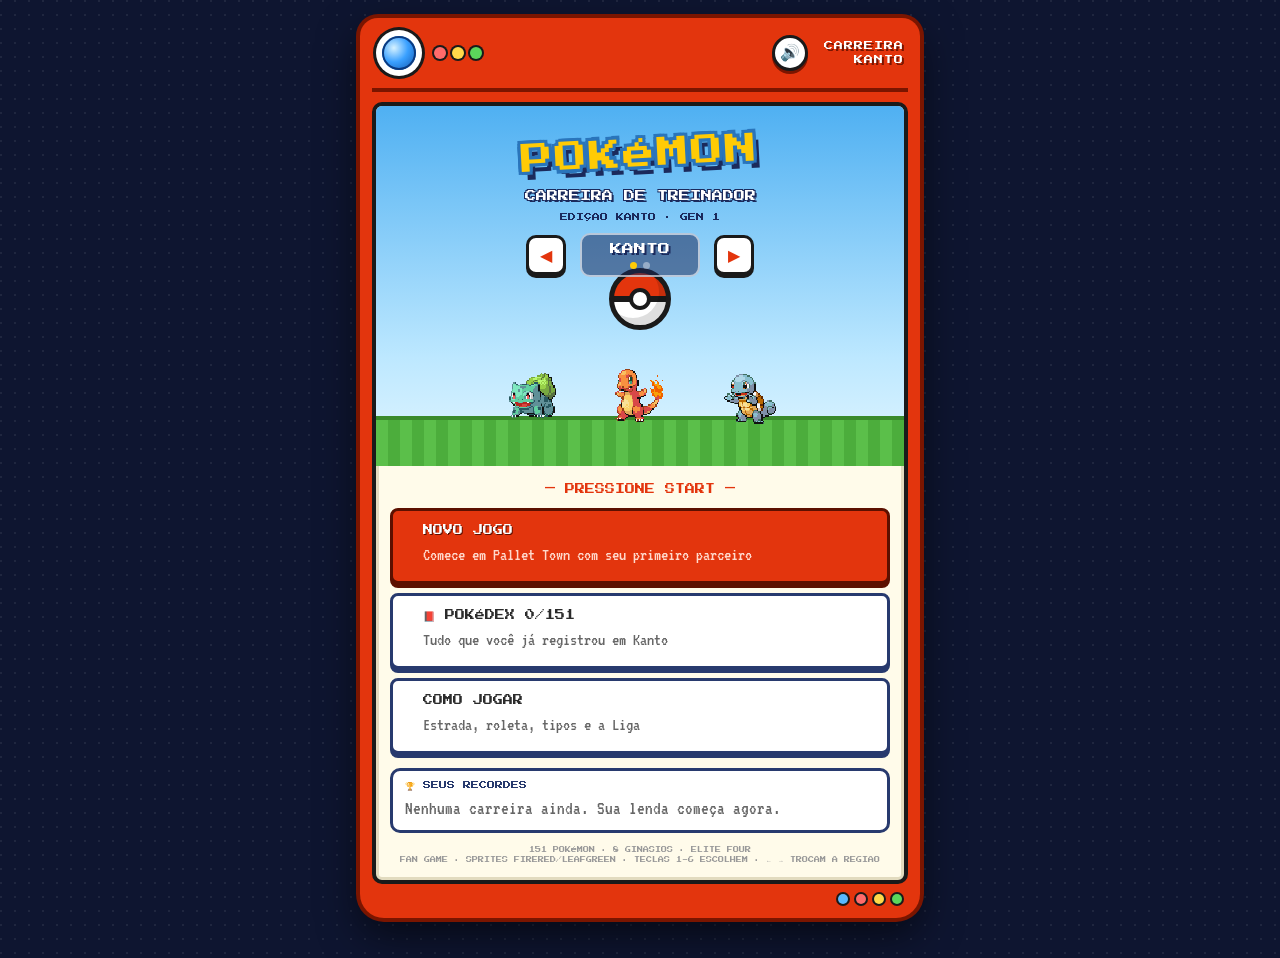
==== index.html @ a406c3ec "Fase 0: motor por regiao + lobby com selecao Kanto/Johto (Johto em construcao), sprites 152-251" ====
<!DOCTYPE html>
<html lang="pt-BR">
<head>
<meta charset="UTF-8">
<meta name="viewport" content="width=device-width, initial-scale=1.0, viewport-fit=cover">
<title>Pokémon Carreira de Treinador — Kanto</title>
<meta name="description" content="Uma carreira de treinador Pokémon em Kanto: 8 ginásios, Elite Four, roleta de eventos, 151 Pokémon e permadeath. Perdeu, acabou. Até onde você chega?">
<meta name="theme-color" content="#E3350D">
<meta name="apple-mobile-web-app-capable" content="yes">
<meta name="mobile-web-app-capable" content="yes">
<meta name="apple-mobile-web-app-status-bar-style" content="black-translucent">
<meta name="apple-mobile-web-app-title" content="Carreira Kanto">
<link rel="icon" href="data:image/svg+xml,%3Csvg xmlns='http://www.w3.org/2000/svg' viewBox='0 0 32 32'%3E%3Ccircle cx='16' cy='16' r='14' fill='%23fff' stroke='%23111' stroke-width='3'/%3E%3Cpath d='M2 16a14 14 0 0 1 28 0z' fill='%23e3350d' stroke='%23111' stroke-width='3'/%3E%3Ccircle cx='16' cy='16' r='4.5' fill='%23fff' stroke='%23111' stroke-width='3'/%3E%3C/svg%3E">
<link rel="apple-touch-icon" href="https://pokemon-carreira-kanto.vercel.app/apple-touch-icon.png">
<meta property="og:type" content="website">
<meta property="og:url" content="https://pokemon-carreira-kanto.vercel.app/">
<meta property="og:title" content="Pokémon Carreira de Treinador — Kanto">
<meta property="og:description" content="Uma carreira de treinador Pokémon em Kanto: 8 ginásios, Elite Four, roleta de eventos, 151 Pokémon e permadeath. Perdeu, acabou. Até onde você chega?">
<meta property="og:image" content="https://pokemon-carreira-kanto.vercel.app/og.png">
<meta property="og:image:width" content="1200">
<meta property="og:image:height" content="630">
<meta property="og:locale" content="pt_BR">
<meta name="twitter:card" content="summary_large_image">
<meta name="twitter:image" content="https://pokemon-carreira-kanto.vercel.app/og.png">
<style>
@font-face{font-family:'PS2P';src:url([data-uri]) format('woff2');font-display:block}
@font-face{font-family:'VT323';src:url([data-uri]) format('woff2');font-display:block}
:root{--red:#E3350D;--red-d:#7A1500;--blue:#2A75BB;--navy:#1B2A5C;--ink:#2B2B2B;--yellow:#FFCB05;--cream:#FFFBEA;--frame:#283A6E;--ok:#3BB54A;--k:#1a1a1a}
*{box-sizing:border-box;margin:0;padding:0}
html,body{min-height:100%}
body{background:#0E1530 radial-gradient(circle at 1px 1px,rgba(255,255,255,.07) 1px,transparent 0) 0 0/14px 14px;color:var(--ink);font-family:'VT323',ui-monospace,monospace;font-size:20px;line-height:1.15;display:flex;justify-content:center;padding:18px 8px 40px}
b{font-weight:normal;color:var(--blue)}
.px{font-family:'PS2P',monospace}

/* ---------- moldura Pokédex ---------- */
#app{width:100%;max-width:560px;background:var(--red);border-radius:18px 18px 24px 24px;padding:0 12px 14px;box-shadow:0 0 0 4px var(--red-d),0 16px 40px rgba(0,0,0,.6)}
#dex{display:flex;align-items:center;gap:12px;padding:12px 4px;border-bottom:4px solid var(--red-d);margin-bottom:10px}
.lens{width:46px;height:46px;border-radius:50%;background:#fff;display:grid;place-items:center;box-shadow:0 0 0 3px var(--k);flex:none}
.lens i{width:34px;height:34px;border-radius:50%;background:radial-gradient(circle at 35% 35%,#d6f2ff,#3aa0ff 45%,#0b4fa8);box-shadow:inset 0 0 0 2px #0a3a80;animation:lens 3s ease-in-out infinite}
@keyframes lens{50%{filter:brightness(1.35)}}
.leds{display:flex;gap:6px}.leds b{width:12px;height:12px;border-radius:50%;box-shadow:0 0 0 2px var(--k)}
.leds .r{background:#ff6b6b}.leds .y{background:#ffd84a}.leds .g{background:#5bd65b}
.dex-title{margin-left:auto;font-family:'PS2P';font-size:9px;color:#fff;text-shadow:2px 2px 0 var(--red-d);letter-spacing:1px;text-align:right;line-height:1.6}

/* ---------- HUD ---------- */
#hud{display:flex;flex-wrap:wrap;align-items:center;gap:8px;margin-bottom:10px}
#hud:empty{display:none}
.hud-badges{display:flex;gap:3px;background:var(--k);padding:5px 7px;border-radius:20px}
.hb{width:26px;height:26px;border-radius:50%;display:grid;place-items:center;font-size:14px;background:#2e2e2e;box-shadow:inset 0 0 0 2px #444}
.hb img{width:20px;height:20px;image-rendering:pixelated;filter:brightness(0) invert(.45);opacity:.6}.hb.trophy{filter:grayscale(1) brightness(.6);opacity:.6}
.hb.on{background:radial-gradient(circle at 35% 30%,#fffbe0,#ffd84a);filter:none;opacity:1;box-shadow:0 0 0 2px #fff,0 0 8px #ffd84a}.hb.on img{filter:none;opacity:1}
.hud-chips{display:flex;gap:6px;margin-left:auto;flex-wrap:wrap}
.chip{font-family:'PS2P';font-size:7px;background:#fff;border:3px solid var(--k);border-radius:8px;padding:5px 8px;display:flex;flex-direction:column;gap:4px;min-width:58px}
.chip b{font-size:11px;color:var(--red)}

/* ---------- tela ---------- */
.scene{background:var(--cream);border-radius:10px;border:4px solid var(--k);box-shadow:inset 0 0 0 3px #e2dbbf;padding:14px;min-height:480px;position:relative;overflow:hidden}
.scene.event.good{background:linear-gradient(#E8FBEA,var(--cream) 45%)}
.scene.event.bad{background:linear-gradient(#FFE9E3,var(--cream) 45%)}

/* ---------- caixa de diálogo ---------- */
.dialog{background:#fff;border:4px solid var(--frame);border-radius:10px;box-shadow:inset 0 0 0 2px #fff,inset 0 0 0 5px #9DBCEB,0 3px 0 #14204a;padding:12px 16px 14px;font-size:22px;line-height:1.2;color:var(--ink);white-space:pre-line;min-height:76px;position:relative;margin:10px 0;cursor:pointer}
.dialog .reward{color:#1f8a2e}.dialog .bad{color:var(--red)}
.dialog.done::after{content:'▼';position:absolute;right:12px;bottom:6px;color:var(--red);font-size:14px;animation:blink 1s steps(2) infinite}
.speaker{display:inline-block;font-family:'PS2P';font-size:8px;background:var(--frame);color:#fff;padding:6px 9px 8px;border-radius:6px 6px 0 0;margin:6px 0 -14px 12px;position:relative;z-index:1}
@keyframes blink{50%{opacity:0}}

/* ---------- botões estilo menu ---------- */
.menu{display:flex;flex-direction:column;gap:9px;margin-top:10px}
.btn{font-family:'PS2P',monospace;font-size:10px;line-height:1.5;text-align:left;background:#fff;color:var(--ink);border:3px solid var(--frame);border-radius:8px;padding:12px 14px 12px 30px;cursor:pointer;position:relative;box-shadow:0 4px 0 var(--frame);transition:transform .06s,background .1s}
.btn::before{content:'▶';position:absolute;left:11px;top:14px;color:var(--red);opacity:0;font-size:10px}
.btn:hover::before,.btn:focus-visible::before{opacity:1}
.btn:hover{background:#FFF6CC}
.btn:active{transform:translateY(3px);box-shadow:0 1px 0 var(--frame)}
.btn:focus-visible{outline:3px dashed var(--blue);outline-offset:3px}
.btn small{display:block;font-family:'VT323';font-size:18px;color:#666;margin-top:4px}
.btn.primary{background:var(--red);color:#fff;border-color:#5c1000;box-shadow:0 4px 0 #5c1000;text-shadow:1px 1px 0 #5c1000}
.btn.primary::before{color:#fff}.btn.primary:hover{background:#ff4a1f}.btn.primary small{color:#ffd9cc;text-shadow:none}
.btn:disabled{opacity:.45;cursor:not-allowed;transform:none}

/* ---------- tipos (cores oficiais) ---------- */
.type{display:inline-block;font-family:'PS2P';font-size:7px;color:#fff;padding:4px 6px 3px;border-radius:4px;text-shadow:1px 1px 0 rgba(0,0,0,.45);border:1px solid rgba(0,0,0,.3);vertical-align:middle;letter-spacing:.5px;text-transform:uppercase}
.t-fire{background:#F08030}.t-water{background:#6890F0}.t-grass{background:#78C850}.t-electric{background:#F8D030;color:#3a3000;text-shadow:none}
.t-normal{background:#A8A878}.t-poison{background:#A040A0}.t-rock{background:#B8A038}.t-psychic{background:#F85888}.t-ghost{background:#705898}
.t-fighting{background:#C03028}.t-ground{background:#E0C068;color:#3a2e00;text-shadow:none}.t-bug{background:#A8B820}.t-flying{background:#A890F0}
.t-ice{background:#98D8D8;color:#123;text-shadow:none}.t-dragon{background:#7038F8}

/* ---------- faixas ---------- */
.ribbon{display:block;width:max-content;max-width:100%;margin:0 auto;font-family:'PS2P';font-size:10px;color:#fff;padding:8px 14px;border-radius:6px;border:3px solid var(--k);box-shadow:0 3px 0 var(--k);text-shadow:1px 1px 0 rgba(0,0,0,.4);text-align:center}
.ribbon.good{background:var(--ok)}.ribbon.bad{background:var(--red)}.ribbon.info{background:var(--blue)}
.ribbon.gold{background:var(--yellow);color:#3a2a00;text-shadow:none}
.ev-title{font-family:'PS2P';font-size:10px;text-align:center;margin:12px 0 0;line-height:1.7}

/* ---------- Poké Bola ---------- */
.pokeball{display:inline-block;width:84px;height:84px;border-radius:50%;background:linear-gradient(var(--red) 0 45%,var(--k) 45% 55%,#fff 55%);border:5px solid var(--k);position:relative;box-shadow:inset -7px -7px 0 rgba(0,0,0,.13)}
.pokeball i{position:absolute;inset:0;margin:auto;width:28px;height:28px;border-radius:50%;background:#fff;border:5px solid var(--k)}
.pokeball.sm{width:30px;height:30px;border-width:3px}.pokeball.sm i{width:11px;height:11px;border-width:3px}

/* ---------- tela inicial ---------- */
.scene.title{padding:0;background:var(--cream)}
.title-sky{position:relative;height:360px;overflow:hidden;background:linear-gradient(#4FB0F2,#BDE8FF 70%,#E3F6FF)}
.cloud{position:absolute;height:24px;background:#fff;border-radius:30px;opacity:.95;animation:drift 38s linear infinite}
.cloud::before{content:'';position:absolute;width:44%;height:180%;left:18%;top:-70%;background:#fff;border-radius:50%}
.c1{width:96px;top:34px;left:-120px}.c2{width:70px;top:112px;left:-90px;animation-duration:52s;animation-delay:-20s}.c3{width:120px;top:200px;left:-140px;animation-duration:64s;animation-delay:-40s}
@keyframes drift{to{transform:translateX(760px)}}
.logo{position:relative;z-index:2;text-align:center;padding-top:30px}
.logo-main{font-family:'PS2P';font-size:32px;color:var(--yellow);letter-spacing:2px;transform:rotate(-3deg);text-shadow:3px 0 0 var(--blue),-3px 0 0 var(--blue),0 3px 0 var(--blue),0 -3px 0 var(--blue),3px 3px 0 var(--blue),-3px -3px 0 var(--blue),3px -3px 0 var(--blue),-3px 3px 0 var(--blue),6px 8px 0 var(--navy)}
.logo-sub{font-family:'PS2P';font-size:11px;color:#fff;margin-top:18px;text-shadow:2px 2px 0 var(--navy),-1px -1px 0 var(--navy),1px -1px 0 var(--navy),-1px 1px 0 var(--navy)}
.logo-ed{font-family:'PS2P';font-size:8px;color:var(--navy);margin-top:10px}
.title-ball{position:absolute;left:50%;top:162px;width:62px;height:62px;margin-left:-31px;animation:wobble 2.6s ease-in-out infinite;z-index:1}
.title-ball i{width:22px;height:22px;border-width:4px}
@keyframes wobble{0%,100%{transform:rotate(-12deg)}50%{transform:rotate(12deg) translateY(-6px)}}
.starters{position:absolute;bottom:26px;left:0;right:0;display:flex;justify-content:center;gap:18px;z-index:2}
.t-spr{width:88px;height:88px;image-rendering:pixelated}
.hop{animation:hop 1.8s ease-in-out infinite}
@keyframes hop{0%,55%,100%{transform:translateY(0)}28%{transform:translateY(-16px)}}
.grass{position:absolute;bottom:0;left:0;right:0;height:50px;background:repeating-linear-gradient(90deg,#5BBF4A 0 12px,#4CAD3C 12px 24px);border-top:4px solid #3a8a2b}
.title-menu{padding:14px}
.press{font-family:'PS2P';font-size:10px;text-align:center;color:var(--red);margin:4px 0 12px;animation:blink 1.2s steps(2) infinite}
.rec-card{background:#fff;border:3px solid var(--frame);border-radius:10px;padding:10px 12px;margin-top:14px}
.rec-h{font-family:'PS2P';font-size:8px;color:var(--frame);margin-bottom:8px}
.rec-grid{display:grid;grid-template-columns:repeat(4,1fr);gap:6px;text-align:center}
.rec-grid span{display:block;font-family:'PS2P';font-size:6px;color:#888;margin-bottom:5px}
.rec-grid b{font-family:'PS2P';font-size:9px;color:var(--red)}
.rec-empty{font-size:19px;color:#666}
.foot{font-family:'PS2P';font-size:6px;color:#999;text-align:center;margin-top:12px;line-height:1.8}

/* ---------- como jogar ---------- */
.how{display:grid;gap:8px;margin-top:12px}
.how-card{display:grid;grid-template-columns:42px 1fr;gap:8px;align-items:start;background:#fff;border:3px solid var(--frame);border-radius:10px;padding:8px 10px}
.how-card .ic{font-size:28px;text-align:center}
.how-card h4{font-family:'PS2P';font-size:8px;color:var(--red);margin-bottom:5px;line-height:1.5}
.how-card p{font-size:19px}

/* ---------- laboratório / escolha ---------- */
.lab{display:flex;align-items:flex-end;justify-content:center;gap:16px;height:120px;background:linear-gradient(#e9e4cf,#d8d0b0);border:3px solid var(--k);border-radius:10px;margin-bottom:10px}
.prof{font-size:66px;line-height:1}
.lab-ball-row{display:flex;gap:8px;padding-bottom:14px}
.starters-pick{display:grid;grid-template-columns:repeat(3,1fr);gap:8px;margin-top:12px}
.scard{background:#fff;border:3px solid var(--frame);border-radius:12px;padding:8px 4px 10px;text-align:center;cursor:pointer;box-shadow:0 4px 0 var(--frame);font:inherit;color:inherit;transition:transform .1s}
.scard:hover,.scard:focus-visible{transform:translateY(-4px);background:#FFF6CC;outline:none}
.scard img.big{width:96px;height:96px;image-rendering:pixelated}
.scard .nm{font-family:'PS2P';font-size:8px;margin:2px 0 6px}
.chain{display:flex;align-items:center;justify-content:center;margin:6px 0}
.chain img{width:30px;height:30px;image-rendering:pixelated}.chain span{font-size:16px;color:#aaa}
.vsb{font-family:'PS2P';font-size:6px;margin:4px 4px 0;padding:4px 2px;border-radius:4px;line-height:1.5}
.vsb.adv{background:#d8f5da;color:#1f6a2e}.vsb.dis{background:#ffd9d0;color:#9e1b00}.vsb.neu{background:#eee;color:#555}

/* ---------- líder / confronto ---------- */
.leader{display:grid;grid-template-columns:64px 1fr auto;gap:10px;align-items:center;background:#fff;border:4px solid var(--k);border-radius:12px;padding:8px 10px;box-shadow:0 4px 0 var(--k);margin-top:10px}
.avatar{width:60px;height:60px;border-radius:50%;display:grid;place-items:center;font-size:32px;background:radial-gradient(circle at 35% 30%,#fff,#e2e2e2);border:3px solid var(--k)}
.lc-top{font-family:'PS2P';font-size:6px;color:#888;line-height:1.6}
.lc-name{font-family:'PS2P';font-size:13px;margin:5px 0 6px}
.lc-sub{font-size:18px}
.lc-badge{text-align:center;font-size:30px;line-height:1}
.lc-badge small{display:block;font-family:'PS2P';font-size:6px;color:#888;margin-top:5px;line-height:1.6}
.vsbox{background:var(--navy);color:#fff;border-radius:10px;padding:10px 12px;margin-top:12px;border:3px solid #0e1633}
.vs-row{display:grid;grid-template-columns:86px 1fr 40px;align-items:center;gap:8px;font-family:'PS2P';font-size:7px;margin:5px 0}
.vs-row b{color:#fff;text-align:right;font-size:9px}
.bar{height:12px;background:#0e1633;border-radius:6px;overflow:hidden;border:2px solid #4a5b96}
.bar i{display:block;height:100%;border-radius:4px}
.bar .me{background:linear-gradient(90deg,#3BB54A,#8BE88F)}.bar .foe{background:linear-gradient(90deg,#E3350D,#FF8A66)}
.chance{display:flex;justify-content:space-between;align-items:center;gap:8px;margin-top:8px;font-family:'PS2P';font-size:7px}
.chance b{font-size:14px}.chance .good{color:#8BE88F}.chance .mid{color:#FFD84A}.chance .low{color:#FF8A66}
.mtag{font-family:'PS2P';font-size:6px;padding:4px 6px;border-radius:4px;line-height:1.4}
.mtag.adv{background:var(--ok)}.mtag.dis{background:var(--red)}.mtag.neu{background:#55608a}
.pips{display:flex;align-items:center;gap:6px;margin:12px 0 2px;font-family:'PS2P';font-size:7px;color:#555;line-height:1.5}
.mini-ball{width:20px;height:20px;border-radius:50%;flex:none;background:linear-gradient(var(--red) 0 44%,var(--k) 44% 56%,#fff 56%);border:2px solid var(--k);position:relative}
.mini-ball::after{content:'';position:absolute;inset:0;margin:auto;width:5px;height:5px;border-radius:50%;background:#fff;border:2px solid var(--k)}
.mini-ball.used{filter:grayscale(1);opacity:.3}

/* ---------- time ---------- */
.party-h{font-family:'PS2P';font-size:8px;color:var(--frame);margin:16px 0 8px;line-height:1.6}
.party-h small{display:block;font-family:'VT323';font-size:17px;color:#777}
.party{display:flex;flex-direction:column;gap:7px}
.mon{display:grid;grid-template-columns:56px 1fr auto;align-items:center;gap:8px;background:linear-gradient(#E9F1FF,#CCDDF8);border:3px solid var(--frame);border-radius:10px;padding:3px 10px 5px 6px;position:relative}
.mon.lead{background:linear-gradient(#FFE8DC,#F7C7B2);border-color:var(--red-d)}
.mon.top::after{content:'TOP3';position:absolute;top:-8px;right:10px;font-family:'PS2P';font-size:6px;background:var(--yellow);color:#3a2a00;border:2px solid var(--k);border-radius:4px;padding:2px 4px}
.mon.lost{opacity:.55;filter:grayscale(1);background:#e4e4e4}
.mon .sp{width:56px;height:56px;display:grid;place-items:center}
.mon .sp img{width:60px;height:60px;image-rendering:pixelated}
.m-name{font-family:'PS2P';font-size:9px;line-height:1.5}
.m-name .shiny{color:#d49b00}.m-name .star{color:var(--red)}
.m-sub{display:flex;align-items:center;flex-wrap:wrap;gap:6px;margin-top:3px}
.m-lv{font-family:'PS2P';font-size:8px}
.d{font-style:normal;font-family:'PS2P';font-size:7px;padding:2px 4px;border-radius:3px;animation:pop .5s}
.d-up{color:#1f8a2e}.d-dn{color:var(--red)}.d-new{background:var(--ok);color:#fff}.d-evo{background:linear-gradient(90deg,#ff9a00,#ffd84a);color:#3a2000}
@keyframes pop{0%{transform:scale(.4);opacity:0}70%{transform:scale(1.25)}100%{transform:none;opacity:1}}
.evobar{height:6px;background:#3a3a3a;border-radius:4px;overflow:hidden;margin-top:5px}
.evobar i{display:block;height:100%;background:linear-gradient(90deg,#3fb8ff,#8fe6ff)}
.evo-lbl{display:block;font-size:16px;color:#666;margin-top:1px}
.m-pow{text-align:right;font-family:'PS2P';font-size:6px;color:#666}
.rel{font-family:'PS2P';font-size:6px;margin-top:6px;margin-right:6px;padding:5px 7px;background:#fff;color:var(--red);border:2px solid var(--red);border-radius:5px;cursor:pointer}
.rel:hover,.rel:focus-visible{background:#ffe3dc;outline:none}
.rel.yes{background:var(--red);color:#fff}
.rel-ask{font-size:17px;color:var(--red-d);margin-top:4px;display:flex;flex-wrap:wrap;align-items:center;gap:4px}
.swap-box{margin-top:12px;background:#FFF1EC;border:3px dashed var(--red);border-radius:12px;padding:10px}
.swap-new{display:grid;grid-template-columns:72px 1fr;align-items:center;gap:10px;background:#fff;border:3px solid var(--ok);border-radius:10px;padding:6px 10px;margin-top:10px;box-shadow:0 0 0 3px #d8f5da}
.swap-new .sp img{width:72px;height:72px;image-rendering:pixelated}
.m-pow b{display:block;font-size:12px;color:var(--blue);margin-top:3px}

/* ---------- roleta ---------- */
.wheel-wrap{position:relative;width:min(300px,86vw);aspect-ratio:1;margin:18px auto 10px}
.wheel,.wheel-rim{position:absolute;inset:0;width:100%;height:100%}
.wheel{transform-origin:50% 50%}
.wheel-rim{pointer-events:none;z-index:1;filter:drop-shadow(0 6px 0 rgba(0,0,0,.28)) drop-shadow(0 0 10px rgba(255,220,120,.25))}
.bulb{animation:bulb 1.1s steps(1) infinite;filter:drop-shadow(0 0 3px currentColor)}
.bulb.b1{animation-delay:-.55s}
.spinning .bulb{animation-duration:.24s}.spinning .bulb.b1{animation-delay:-.12s}
.landed .bulb{animation:bulbAll .35s steps(1) 5}
@keyframes bulb{0%{opacity:1}50%{opacity:.25}}
@keyframes bulbAll{0%{opacity:1}50%{opacity:.15}}
.sec.hit{animation:hit .5s ease-in-out 3;stroke:#fff;stroke-width:3}
@keyframes hit{50%{filter:brightness(1.55) saturate(1.2)}}
.wheel-ptr{position:absolute;top:-12px;left:50%;transform:translateX(-50%);width:0;height:0;border-left:17px solid transparent;border-right:17px solid transparent;border-top:30px solid #2b1a05;z-index:4;filter:drop-shadow(0 3px 0 rgba(0,0,0,.3))}
.wheel-ptr::after{content:'';position:absolute;left:-11px;top:-26px;border-left:11px solid transparent;border-right:11px solid transparent;border-top:19px solid var(--yellow)}
.wheel-ptr::before{content:'';position:absolute;left:-6px;top:-25px;border-left:4px solid transparent;border-right:4px solid transparent;border-top:8px solid #fff6c8;z-index:1}
.spinning .wheel-ptr{animation:tick .12s ease-in-out infinite alternate}
@keyframes tick{to{transform:translateX(-50%) rotate(-9deg)}}
.wheel-hub{position:absolute;top:50%;left:50%;transform:translate(-50%,-50%);z-index:3;display:grid;place-items:center}
.hub-glow{position:absolute;width:96px;height:96px;border-radius:50%;background:radial-gradient(circle,rgba(255,255,255,.95) 0,rgba(255,240,170,.7) 35%,rgba(255,220,120,0) 70%);animation:glow 1.6s ease-in-out infinite}
@keyframes glow{50%{transform:scale(1.12);opacity:.75}}
.wheel-hub .pokeball{width:58px;height:58px;border-width:4px;box-shadow:inset -6px -6px 0 rgba(0,0,0,.15),0 0 0 3px #fff,0 4px 0 3px rgba(0,0,0,.25)}
.wheel-hub .pokeball i{width:20px;height:20px;border-width:4px;box-shadow:0 0 6px #fff}
.ribbon.plate{background:linear-gradient(#2c3f7c,#1b2a5c);border:3px solid #c9a94a;box-shadow:0 0 0 3px var(--k),0 4px 0 3px var(--k);border-radius:8px;display:flex;align-items:center;gap:8px;padding:9px 14px;margin-top:4px}
.ribbon.plate em{font-style:normal;color:var(--yellow)}
.ribbon.plate .spk{color:#ffe68a;font-size:9px;animation:blink 1.4s steps(2) infinite}
.pb-mini{width:14px;height:14px;border-radius:50%;background:linear-gradient(var(--red) 0 44%,var(--k) 44% 56%,#fff 56%);border:2px solid var(--k);flex:none}
.legend{display:flex;justify-content:center;flex-wrap:wrap;gap:16px;font-family:'PS2P';font-size:7px;margin-top:6px}
.lg.g{color:#2e9e3d}.lg.r{color:#d0401c}.lg.k{color:var(--red-d)}.lg.n{color:#5a6a8a}

/* ---------- evento ---------- */
.spot{display:grid;place-items:center;height:150px;position:relative;margin-top:6px}
.spot::before{content:'';position:absolute;width:160px;height:160px;border-radius:50%;background:radial-gradient(circle,#fff 0 38%,rgba(255,255,255,0) 70%)}
.spot img{width:136px;height:136px;image-rendering:pixelated;position:relative;animation:pop .6s}
.spot .emo{font-size:70px;position:relative;animation:pop .6s}
.spot.evo img{animation:evo 1.6s ease-out}
@keyframes evo{0%,35%{filter:brightness(0) invert(1);transform:scale(.8)}60%{filter:brightness(0) invert(1);transform:scale(1.1)}100%{filter:none;transform:none}}
.spot.shiny::after{content:'✨';position:absolute;top:8px;right:28%;font-size:30px;animation:blink .8s steps(2) infinite}

/* ---------- batalha ---------- */
.scene.battle{padding:0;background:linear-gradient(#A8E6A3 0 56%,#E7DCA0 56%)}
.field{position:relative;height:270px}
.plat{position:absolute;border-radius:50%;background:radial-gradient(#e2f5c8,#9fd07c);border:2px solid #7fb05e}
.plat.f{width:160px;height:34px;right:24px;top:118px}.plat.m{width:190px;height:38px;left:10px;bottom:14px}
.foe-av{position:absolute;right:52px;top:26px;width:104px;height:104px;border-radius:50%;display:grid;place-items:center;font-size:58px;background:radial-gradient(circle at 35% 30%,#fff,#e6e6e6);border:4px solid var(--k);z-index:1}
.me-av{position:absolute;left:28px;bottom:20px;transform:translateX(-170%);transition:transform .5s ease-out;z-index:1}
.me-av.enter{transform:none}
.back-img{width:160px;height:160px;image-rendering:pixelated;display:block}
.hpbox{position:absolute;background:var(--cream);border:3px solid var(--k);border-radius:8px 8px 8px 22px;padding:7px 10px;width:226px;box-shadow:4px 4px 0 rgba(0,0,0,.25);z-index:2}
.hpbox.foe{left:12px;top:14px}.hpbox.me{right:12px;bottom:56px;border-radius:8px 8px 22px 8px}
.hp-name{font-family:'PS2P';font-size:9px;display:flex;justify-content:space-between;align-items:center;gap:6px}
.hpbar{display:flex;align-items:center;gap:5px;background:#3a3a3a;border-radius:6px;padding:2px 5px;margin:7px 0 4px}
.hpbar>span{font-family:'PS2P';font-size:6px;color:var(--yellow)}
.track{flex:1;height:7px;background:#6b6b6b;border-radius:4px;overflow:hidden}
.track i{display:block;height:100%;width:100%;background:#58D080;transition:width 1.2s ease-in,background .3s}
.hp-num{font-family:'PS2P';font-size:7px;text-align:right;color:#555}
.scene.battle .dialog,.scene.battle .menu{margin:0 12px 12px}
.shake{animation:shake .45s}
@keyframes shake{20%,60%{transform:translateX(-7px)}40%,80%{transform:translateX(7px)}}
.faint{animation:faint .7s forwards!important}
@keyframes faint{to{transform:translateY(60px);opacity:0}}

/* ---------- vitória / liga ---------- */
.badge-pop{font-size:76px;text-align:center;margin:8px 0 10px;animation:badge 1s ease-out;filter:drop-shadow(0 0 12px #ffd84a)}
@keyframes badge{0%{transform:scale(0) rotate(-180deg)}70%{transform:scale(1.25) rotate(10deg)}100%{transform:none}}
.reward-line{font-family:'PS2P';font-size:7px;text-align:center;color:#1f8a2e;line-height:1.7}
.e4-strip{display:grid;grid-template-columns:repeat(5,1fr);gap:5px;margin-top:12px}
.e4{background:#fff;border:3px solid var(--k);border-radius:8px;text-align:center;padding:5px 2px}
.e4 span{font-size:24px;display:block}.e4 small{font-family:'PS2P';font-size:5px;display:block;margin-top:4px;line-height:1.5}
.e4.beaten{background:#ddd;opacity:.55}.e4.beaten span{filter:grayscale(1)}
.e4.now{background:var(--yellow);transform:translateY(-3px)}

/* ---------- hall da fama / fim ---------- */
.scene.hof{background:radial-gradient(circle at 50% 12%,#fffbe0,#ffe27a 55%,#f0b400)}
.hof-title{font-family:'PS2P';font-size:20px;text-align:center;color:#fff;margin:8px 0 12px;text-shadow:2px 2px 0 #b07800,-2px -2px 0 #b07800,2px -2px 0 #b07800,-2px 2px 0 #b07800,4px 5px 0 #6a4600}
.hof-grid{display:grid;grid-template-columns:repeat(3,1fr);gap:8px;margin-top:10px}
.hof-slot{background:#fff;border:3px solid var(--k);border-radius:10px;text-align:center;padding:4px 2px 8px;box-shadow:0 3px 0 var(--k)}
.hof-img{width:72px;height:72px;image-rendering:pixelated}
.conf{position:absolute;top:-12px;width:8px;height:12px;z-index:0;animation:fall 3.2s linear 3}
@keyframes fall{to{transform:translateY(720px) rotate(540deg)}}
.scene.over{background:linear-gradient(#20203a,#11111f)}
.over-title{font-family:'PS2P';font-size:20px;text-align:center;color:var(--red);margin:18px 0 10px;text-shadow:3px 3px 0 #000}
.newrec{font-family:'PS2P';font-size:11px;text-align:center;color:var(--yellow);background:var(--k);border-radius:8px;padding:10px;margin-top:10px;animation:pulse 1s ease-in-out infinite}
@keyframes pulse{50%{transform:scale(1.05)}}
.tcard{background:linear-gradient(135deg,#FFEDB0,#F5C84A);border:4px solid var(--k);border-radius:12px;padding:10px 12px;margin-top:12px;box-shadow:0 4px 0 var(--k);color:var(--ink)}
.tc-head{font-family:'PS2P';font-size:8px;display:flex;justify-content:space-between;gap:8px}
.tc-badges{display:flex;gap:4px;justify-content:center;margin:9px 0;background:rgba(0,0,0,.12);padding:6px;border-radius:8px}
.tc-grid{display:grid;grid-template-columns:1fr auto;gap:2px 10px;font-size:19px}
.tc-grid b{color:var(--red-d);text-align:right}
.tc-team{display:flex;flex-wrap:wrap;justify-content:center;margin-top:8px}
.tc-img{width:52px;height:52px;image-rendering:pixelated}
.log{background:#fff;border:3px solid var(--frame);border-radius:10px;margin-top:12px;max-height:230px;overflow:auto;padding:0 10px 6px;color:var(--ink)}
.log-h{font-family:'PS2P';font-size:8px;color:var(--frame);position:sticky;top:0;background:#fff;padding:9px 0 7px}
.log-row{display:grid;grid-template-columns:50px 24px 1fr;gap:6px;font-size:18px;padding:3px 0;border-top:1px dashed #ddd}
.log-row .d{font-family:'PS2P';font-size:6px;color:#999;padding-top:5px;animation:none}
.log-row.bad{color:#b02000}.log-row.gym{color:#8a6a00}.log-row.evo{color:#a35a00}.log-row.catch{color:#1f6a9e}
.emo{display:inline-block}

@media (max-width:440px){.logo-main{font-size:25px}.t-spr{width:72px;height:72px}.hpbox{width:190px}.back-img{width:130px;height:130px}.foe-av{width:88px;height:88px;font-size:48px;right:30px}.rec-grid{grid-template-columns:repeat(2,1fr)}}
@media (prefers-reduced-motion:reduce){*,*::before,*::after{animation:none!important;transition:none!important}}

/* ---------- sprites de líderes e insígnias ---------- */
.tr-img{image-rendering:pixelated;display:block}
.avatar{overflow:hidden;background:radial-gradient(circle at 50% 35%,#fff,#d8e4f2)}
.avatar .tr-img{width:64px;height:64px;margin-top:6px}
.lc-badge .bd-img{width:38px;height:38px;image-rendering:pixelated;display:block;margin:0 auto;filter:drop-shadow(0 2px 0 rgba(0,0,0,.3))}
.bd-img{image-rendering:pixelated}
.badge-pop .bd-img.big{width:110px;height:110px;display:block;margin:0 auto}
.badge-pop.tr .tr-img{width:120px;height:120px;margin:0 auto}
.foe-av{overflow:hidden}.foe-av .foe-tr{width:112px;height:112px;margin-top:4px}
.e4 span .tr-img{width:44px;height:44px;margin:0 auto}
.tc-badges .hb{width:30px;height:30px}.tc-badges .hb img{width:24px;height:24px}
.log-img{width:22px;height:22px}
#dexfoot{display:flex;justify-content:flex-end;gap:8px;padding:10px 6px 0}
#dexfoot b{width:10px;height:10px;border-radius:50%;box-shadow:0 0 0 2px var(--k)}
#dexfoot .b{background:#5ab8ff}#dexfoot .r{background:#ff6b6b}#dexfoot .y{background:#ffd84a}#dexfoot .g{background:#5bd65b}
.chip{background:#eef8f2}
@media (max-width:440px){.foe-av .foe-tr{width:94px;height:94px}}

/* ---------- botão de som ---------- */
#mute{margin-left:auto;margin-right:4px;width:36px;height:36px;border-radius:50%;border:3px solid var(--k);background:#fff;font-size:16px;cursor:pointer;box-shadow:0 3px 0 var(--red-d);line-height:1}
#mute:active{transform:translateY(2px);box-shadow:0 1px 0 var(--red-d)}
#mute:focus-visible{outline:3px dashed #fff;outline-offset:2px}
#mute + .dex-title{margin-left:0}

/* ---------- iPhone: áreas seguras (notch / barra inferior) ---------- */
body{padding-top:max(18px,env(safe-area-inset-top));padding-bottom:max(40px,env(safe-area-inset-bottom));padding-left:max(8px,env(safe-area-inset-left));padding-right:max(8px,env(safe-area-inset-right))}
.btn,.scard,#mute,.rel{-webkit-tap-highlight-color:transparent;touch-action:manipulation}

/* ---------- Pokédex ---------- */
.dx-count{display:flex;justify-content:space-between;flex-wrap:wrap;gap:6px;font-family:'PS2P';font-size:7px;margin:12px 2px 6px}
.dx-count b{color:var(--red);font-size:10px}
.dx-bar{height:10px;border:3px solid var(--k);border-radius:6px;background:#ddd;overflow:hidden}
.dx-bar i{display:block;height:100%;background:linear-gradient(90deg,#58D080,#3BB54A)}
.dx-help{font-size:17px;color:#666;margin:8px 2px 10px;line-height:1.1}
.dx-grid{display:grid;grid-template-columns:repeat(auto-fill,minmax(74px,1fr));gap:6px;max-height:60vh;overflow:auto;padding:2px;-webkit-overflow-scrolling:touch}
.dx{position:relative;background:#fff;border:3px solid var(--k);border-radius:8px;text-align:center;padding:14px 2px 4px}
.dx img{width:56px;height:56px;image-rendering:pixelated;display:block;margin:0 auto}
.dx-n{position:absolute;left:4px;top:3px;font-family:'PS2P';font-size:6px;color:#999}
.dx-nm{display:block;font-family:'PS2P';font-size:5.5px;line-height:1.4;margin-top:2px;overflow:hidden;text-overflow:ellipsis;white-space:nowrap}
.dx.unk{background:#eceae0}.dx.unk img{filter:brightness(0);opacity:.22}.dx.unk .dx-nm{color:#aaa}
.dx.seen{background:#f6f3e4}.dx.seen img{filter:grayscale(1);opacity:.6}
.dx.got{background:linear-gradient(#fff,#eaf6ff)}
.dx-ball{position:absolute;right:4px;top:3px;width:10px;height:10px;border-radius:50%;background:linear-gradient(var(--red) 0 44%,var(--k) 44% 56%,#fff 56%);border:1.5px solid var(--k)}
.dx-sh{position:absolute;right:3px;bottom:16px;font-size:12px;font-style:normal}

/* ---------- telas pequenas (Galaxy S9 = 360px, iPhone SE = 375px) ---------- */
.starters-pick{grid-template-columns:repeat(3,minmax(0,1fr))}
.scard{min-width:0;overflow:hidden}
.scard img.big{width:100%;max-width:96px;height:auto;aspect-ratio:1}
.chain img{width:min(30px,30%);height:auto;aspect-ratio:1}
.scard .nm{overflow-wrap:anywhere}
@media (max-width:400px){
  body{padding-left:max(4px,env(safe-area-inset-left));padding-right:max(4px,env(safe-area-inset-right))}
  #app{padding:0 8px 12px}
  .scene{padding:10px}
  .starters-pick{gap:5px}
  .scard{padding:6px 2px 8px}
  .scard .nm{font-size:6.5px}
  .vsb{font-size:5px;margin:4px 1px 0}
  .chain span{font-size:12px}
  .lab{gap:10px;height:104px}
  .dialog{font-size:20px;padding:10px 12px 12px}
  .btn{font-size:9px;padding:11px 10px 11px 26px}
  .hud-badges{gap:2px;padding:4px 5px}.hb{width:22px;height:22px}.hb img{width:17px;height:17px}
  .chip{min-width:50px;padding:4px 6px}
  .dex-title{font-size:8px}
  .dx-grid{grid-template-columns:repeat(auto-fill,minmax(64px,1fr))}.dx img{width:48px;height:48px}
}

/* ---------- lobby: seleção de região ---------- */
#app,#dex,.dex-title,#mute{transition:background-color .5s,box-shadow .5s,border-color .5s}
body[data-region=johto] #app{background:#2F6FD6;box-shadow:0 0 0 4px #0F2E78,0 16px 40px rgba(0,0,0,.6)}
body[data-region=johto] #dex{border-bottom-color:#0F2E78}
body[data-region=johto] .dex-title{text-shadow:2px 2px 0 #0F2E78}
body[data-region=johto] #mute{box-shadow:0 3px 0 #0F2E78}
body[data-region=johto] .title-sky{background:linear-gradient(#2a3d8f,#5b79c9 55%,#8fb0e8)}
body[data-region=johto] .logo-ed{color:#ffe9a8}
.region-sw{position:relative;z-index:2;display:flex;align-items:center;justify-content:center;gap:14px;margin:10px auto 0}
.rg-arrow{width:40px;height:40px;border-radius:10px;border:3px solid var(--k);background:#fff;font-size:16px;cursor:pointer;box-shadow:0 3px 0 var(--k);color:var(--red);-webkit-tap-highlight-color:transparent;touch-action:manipulation;animation:nudge 1.6s ease-in-out infinite}
.rg-arrow:first-child{animation-name:nudgeL}
.rg-arrow:active{transform:translateY(2px);box-shadow:0 1px 0 var(--k)}
.rg-arrow:focus-visible{outline:3px dashed #fff;outline-offset:2px}
@keyframes nudge{50%{transform:translateX(3px)}}@keyframes nudgeL{50%{transform:translateX(-3px)}}
.rg-name{min-width:120px;text-align:center;font-family:'PS2P';font-size:12px;color:#fff;text-shadow:2px 2px 0 #1B2A5C;background:rgba(27,42,92,.55);padding:8px 12px 6px;border-radius:10px;border:2px solid rgba(255,255,255,.6)}
.rg-name b{color:#fff;display:block}
.rg-dots{display:flex;justify-content:center;gap:6px;margin-top:6px}.rg-dots i{width:7px;height:7px;border-radius:50%;background:rgba(255,255,255,.4)}.rg-dots i.on{background:var(--yellow)}
body[data-region=johto] .rg-arrow{color:#2F6FD6}
@media (prefers-reduced-motion:reduce){.rg-arrow{animation:none}}

</style>
</head>
<body>
<div id="app"><div id="dex"><div class="lens"><i></i></div><div class="leds"><b class="r"></b><b class="y"></b><b class="g"></b></div><button id="mute" data-act="mute" aria-label="Desligar som">🔊</button><div class="dex-title">CARREIRA<br>KANTO</div></div><div id="hud"></div><main id="scene" class="scene"></main><div id="dexfoot"><b class="b"></b><b class="r"></b><b class="y"></b><b class="g"></b></div></div>
<script>
"use strict";
const SPRITES = {"Bulbasaur":"[data-uri]","Ivysaur":"[data-uri]","Venusaur":"[data-uri]","Charmander":"[data-uri]","Charmeleon":"[data-uri]","Charizard":"[data-uri]","Squirtle":"[data-uri]","Wartortle":"[data-uri]","Blastoise":"[data-uri]","Caterpie":"[data-uri]","Metapod":"[data-uri]","Butterfree":"[data-uri]","Weedle":"[data-uri]","Kakuna":"[data-uri]","Beedrill":"[data-uri]","Pidgey":"[data-uri]","Pidgeotto":"[data-uri]","Pidgeot":"[data-uri]","Rattata":"[data-uri]","Raticate":"[data-uri]","Spearow":"[data-uri]","Fearow":"[data-uri]","Ekans":"[data-uri]","Arbok":"[data-uri]","Pikachu":"[data-uri]","Raichu":"[data-uri]","Sandshrew":"[data-uri]","Sandslash":"[data-uri]","Nidoran\u2640":"[data-uri]","Nidorina":"[data-uri]","Nidoqueen":"[data-uri]","Nidoran\u2642":"[data-uri]","Nidorino":"[data-uri]","Nidoking":"[data-uri]","Clefairy":"[data-uri]","Clefable":"[data-uri]","Vulpix":"[data-uri]","Ninetales":"[data-uri]","Jigglypuff":"[data-uri]","Wigglytuff":"[data-uri]","Zubat":"[data-uri]","Golbat":"[data-uri]","Oddish":"[data-uri]","Gloom":"[data-uri]","Vileplume":"[data-uri]","Paras":"[data-uri]","Parasect":"[data-uri]","Venonat":"[data-uri]","Venomoth":"[data-uri]","Diglett":"[data-uri]","Dugtrio":"[data-uri]","Meowth":"[data-uri]","Persian":"[data-uri]","Psyduck":"[data-uri]","Golduck":"[data-uri]","Mankey":"[data-uri]","Primeape":"[data-uri]","Growlithe":"[data-uri]","Arcanine":"[data-uri]","Poliwag":"[data-uri]","Poliwhirl":"[data-uri]","Poliwrath":"[data-uri]","Abra":"[data-uri]","Kadabra":"[data-uri]","Alakazam":"[data-uri]","Machop":"[data-uri]","Machoke":"[data-uri]","Machamp":"[data-uri]","Bellsprout":"[data-uri]","Weepinbell":"[data-uri]","Victreebel":"[data-uri]","Tentacool":"[data-uri]","Tentacruel":"[data-uri]","Geodude":"[data-uri]","Graveler":"[data-uri]","Golem":"[data-uri]","Ponyta":"[data-uri]","Rapidash":"[data-uri]","Slowpoke":"[data-uri]","Slowbro":"[data-uri]","Magnemite":"[data-uri]","Magneton":"[data-uri]","Farfetch'd":"[data-uri]","Doduo":"[data-uri]","Dodrio":"[data-uri]","Seel":"[data-uri]","Dewgong":"[data-uri]","Grimer":"[data-uri]","Muk":"[data-uri]","Shellder":"[data-uri]","Cloyster":"[data-uri]","Gastly":"[data-uri]","Haunter":"[data-uri]","Gengar":"[data-uri]","Onix":"[data-uri]","Drowzee":"[data-uri]","Hypno":"[data-uri]","Krabby":"[data-uri]","Kingler":"[data-uri]","Voltorb":"[data-uri]","Electrode":"[data-uri]","Exeggcute":"[data-uri]","Exeggutor":"[data-uri]","Cubone":"[data-uri]","Marowak":"[data-uri]","Hitmonlee":"[data-uri]","Hitmonchan":"[data-uri]","Lickitung":"[data-uri]","Koffing":"[data-uri]","Weezing":"[data-uri]","Rhyhorn":"[data-uri]","Rhydon":"[data-uri]","Chansey":"[data-uri]","Tangela":"[data-uri]","Kangaskhan":"[data-uri]","Horsea":"[data-uri]","Seadra":"[data-uri]","Goldeen":"[data-uri]","Seaking":"[data-uri]","Staryu":"[data-uri]","Starmie":"[data-uri]","Mr. Mime":"[data-uri]","Scyther":"[data-uri]","Jynx":"[data-uri]","Electabuzz":"[data-uri]","Magmar":"[data-uri]","Pinsir":"[data-uri]","Tauros":"[data-uri]","Magikarp":"[data-uri]","Gyarados":"[data-uri]","Lapras":"[data-uri]","Ditto":"[data-uri]","Eevee":"[data-uri]","Vaporeon":"[data-uri]","Jolteon":"[data-uri]","Flareon":"[data-uri]","Porygon":"[data-uri]","Omanyte":"[data-uri]","Omastar":"[data-uri]","Kabuto":"[data-uri]","Kabutops":"[data-uri]","Aerodactyl":"[data-uri]","Snorlax":"[data-uri]","Articuno":"[data-uri]","Zapdos":"[data-uri]","Moltres":"[data-uri]","Dratini":"[data-uri]","Dragonair":"[data-uri]","Dragonite":"[data-uri]","Mewtwo":"[data-uri]","Mew":"[data-uri]"};
const SHINY = {"Bulbasaur":"[data-uri]","Ivysaur":"[data-uri]","Venusaur":"[data-uri]","Charmander":"[data-uri]","Charmeleon":"[data-uri]","Charizard":"[data-uri]","Squirtle":"[data-uri]","Wartortle":"[data-uri]","Blastoise":"[data-uri]","Caterpie":"[data-uri]","Metapod":"[data-uri]","Butterfree":"[data-uri]","Weedle":"[data-uri]","Kakuna":"[data-uri]","Beedrill":"[data-uri]","Pidgey":"[data-uri]","Pidgeotto":"[data-uri]","Pidgeot":"[data-uri]","Rattata":"[data-uri]","Raticate":"[data-uri]","Spearow":"[data-uri]","Fearow":"[data-uri]","Ekans":"[data-uri]","Arbok":"[data-uri]","Pikachu":"[data-uri]","Raichu":"[data-uri]","Sandshrew":"[data-uri]","Sandslash":"[data-uri]","Nidoran\u2640":"[data-uri]","Nidorina":"[data-uri]","Nidoqueen":"[data-uri]","Nidoran\u2642":"[data-uri]","Nidorino":"[data-uri]","Nidoking":"[data-uri]","Clefairy":"[data-uri]","Clefable":"[data-uri]","Vulpix":"[data-uri]","Ninetales":"[data-uri]","Jigglypuff":"[data-uri]","Wigglytuff":"[data-uri]","Zubat":"[data-uri]","Golbat":"[data-uri]","Oddish":"[data-uri]","Gloom":"[data-uri]","Vileplume":"[data-uri]","Paras":"[data-uri]","Parasect":"[data-uri]","Venonat":"[data-uri]","Venomoth":"[data-uri]","Diglett":"[data-uri]","Dugtrio":"[data-uri]","Meowth":"[data-uri]","Persian":"[data-uri]","Psyduck":"[data-uri]","Golduck":"[data-uri]","Mankey":"[data-uri]","Primeape":"[data-uri]","Growlithe":"[data-uri]","Arcanine":"[data-uri]","Poliwag":"[data-uri]","Poliwhirl":"[data-uri]","Poliwrath":"[data-uri]","Abra":"[data-uri]","Kadabra":"[data-uri]","Alakazam":"[data-uri]","Machop":"[data-uri]","Machoke":"[data-uri]","Machamp":"[data-uri]","Bellsprout":"[data-uri]","Weepinbell":"[data-uri]","Victreebel":"[data-uri]","Tentacool":"[data-uri]","Tentacruel":"[data-uri]","Geodude":"[data-uri]","Graveler":"[data-uri]","Golem":"[data-uri]","Ponyta":"[data-uri]","Rapidash":"[data-uri]","Slowpoke":"[data-uri]","Slowbro":"[data-uri]","Magnemite":"[data-uri]","Magneton":"[data-uri]","Farfetch'd":"[data-uri]","Doduo":"[data-uri]","Dodrio":"[data-uri]","Seel":"[data-uri]","Dewgong":"[data-uri]","Grimer":"[data-uri]","Muk":"[data-uri]","Shellder":"[data-uri]","Cloyster":"[data-uri]","Gastly":"[data-uri]","Haunter":"[data-uri]","Gengar":"[data-uri]","Onix":"[data-uri]","Drowzee":"[data-uri]","Hypno":"[data-uri]","Krabby":"[data-uri]","Kingler":"[data-uri]","Voltorb":"[data-uri]","Electrode":"[data-uri]","Exeggcute":"[data-uri]","Exeggutor":"[data-uri]","Cubone":"[data-uri]","Marowak":"[data-uri]","Hitmonlee":"[data-uri]","Hitmonchan":"[data-uri]","Lickitung":"[data-uri]","Koffing":"[data-uri]","Weezing":"[data-uri]","Rhyhorn":"[data-uri]","Rhydon":"[data-uri]","Chansey":"[data-uri]","Tangela":"[data-uri]","Kangaskhan":"[data-uri]","Horsea":"[data-uri]","Seadra":"[data-uri]","Goldeen":"[data-uri]","Seaking":"[data-uri]","Staryu":"[data-uri]","Starmie":"[data-uri]","Mr. Mime":"[data-uri]","Scyther":"[data-uri]","Jynx":"[data-uri]","Electabuzz":"[data-uri]","Magmar":"[data-uri]","Pinsir":"[data-uri]","Tauros":"[data-uri]","Magikarp":"[data-uri]","Gyarados":"[data-uri]","Lapras":"[data-uri]","Ditto":"[data-uri]","Eevee":"[data-uri]","Vaporeon":"[data-uri]","Jolteon":"[data-uri]","Flareon":"[data-uri]","Porygon":"[data-uri]","Omanyte":"[data-uri]","Omastar":"[data-uri]","Kabuto":"[data-uri]","Kabutops":"[data-uri]","Aerodactyl":"[data-uri]","Snorlax":"[data-uri]","Articuno":"[data-uri]","Zapdos":"[data-uri]","Moltres":"[data-uri]","Dratini":"[data-uri]","Dragonair":"[data-uri]","Dragonite":"[data-uri]","Mewtwo":"[data-uri]","Mew":"[data-uri]"};
const BACKS = {"Bulbasaur":"[data-uri]","Ivysaur":"[data-uri]","Venusaur":"[data-uri]","Charmander":"[data-uri]","Charmeleon":"[data-uri]","Charizard":"[data-uri]","Squirtle":"[data-uri]","Wartortle":"[data-uri]","Blastoise":"[data-uri]","Caterpie":"[data-uri]","Metapod":"[data-uri]","Butterfree":"[data-uri]","Weedle":"[data-uri]","Kakuna":"[data-uri]","Beedrill":"[data-uri]","Pidgey":"[data-uri]","Pidgeotto":"[data-uri]","Pidgeot":"[data-uri]","Rattata":"[data-uri]","Raticate":"[data-uri]","Spearow":"[data-uri]","Fearow":"[data-uri]","Ekans":"[data-uri]","Arbok":"[data-uri]","Pikachu":"[data-uri]","Raichu":"[data-uri]","Sandshrew":"[data-uri]","Sandslash":"[data-uri]","Nidoran\u2640":"[data-uri]","Nidorina":"[data-uri]","Nidoqueen":"[data-uri]","Nidoran\u2642":"[data-uri]","Nidorino":"[data-uri]","Nidoking":"[data-uri]","Clefairy":"[data-uri]","Clefable":"[data-uri]","Vulpix":"[data-uri]","Ninetales":"[data-uri]","Jigglypuff":"[data-uri]","Wigglytuff":"[data-uri]","Zubat":"[data-uri]","Golbat":"[data-uri]","Oddish":"[data-uri]","Gloom":"[data-uri]","Vileplume":"[data-uri]","Paras":"[data-uri]","Parasect":"[data-uri]","Venonat":"[data-uri]","Venomoth":"[data-uri]","Diglett":"[data-uri]","Dugtrio":"[data-uri]","Meowth":"[data-uri]","Persian":"[data-uri]","Psyduck":"[data-uri]","Golduck":"[data-uri]","Mankey":"[data-uri]","Primeape":"[data-uri]","Growlithe":"[data-uri]","Arcanine":"[data-uri]","Poliwag":"[data-uri]","Poliwhirl":"[data-uri]","Poliwrath":"[data-uri]","Abra":"[data-uri]","Kadabra":"[data-uri]","Alakazam":"[data-uri]","Machop":"[data-uri]","Machoke":"[data-uri]","Machamp":"[data-uri]","Bellsprout":"[data-uri]","Weepinbell":"[data-uri]","Victreebel":"[data-uri]","Tentacool":"[data-uri]","Tentacruel":"[data-uri]","Geodude":"[data-uri]","Graveler":"[data-uri]","Golem":"[data-uri]","Ponyta":"[data-uri]","Rapidash":"[data-uri]","Slowpoke":"[data-uri]","Slowbro":"[data-uri]","Magnemite":"[data-uri]","Magneton":"[data-uri]","Farfetch'd":"[data-uri]","Doduo":"[data-uri]","Dodrio":"[data-uri]","Seel":"[data-uri]","Dewgong":"[data-uri]","Grimer":"[data-uri]","Muk":"[data-uri]","Shellder":"[data-uri]","Cloyster":"[data-uri]","Gastly":"[data-uri]","Haunter":"[data-uri]","Gengar":"[data-uri]","Onix":"[data-uri]","Drowzee":"[data-uri]","Hypno":"[data-uri]","Krabby":"[data-uri]","Kingler":"[data-uri]","Voltorb":"[data-uri]","Electrode":"[data-uri]","Exeggcute":"[data-uri]","Exeggutor":"[data-uri]","Cubone":"[data-uri]","Marowak":"[data-uri]","Hitmonlee":"[data-uri]","Hitmonchan":"[data-uri]","Lickitung":"[data-uri]","Koffing":"[data-uri]","Weezing":"[data-uri]","Rhyhorn":"[data-uri]","Rhydon":"[data-uri]","Chansey":"[data-uri]","Tangela":"[data-uri]","Kangaskhan":"[data-uri]","Horsea":"[data-uri]","Seadra":"[data-uri]","Goldeen":"[data-uri]","Seaking":"[data-uri]","Staryu":"[data-uri]","Starmie":"[data-uri]","Mr. Mime":"[data-uri]","Scyther":"[data-uri]","Jynx":"[data-uri]","Electabuzz":"[data-uri]","Magmar":"[data-uri]","Pinsir":"[data-uri]","Tauros":"[data-uri]","Magikarp":"[data-uri]","Gyarados":"[data-uri]","Lapras":"[data-uri]","Ditto":"[data-uri]","Eevee":"[data-uri]","Vaporeon":"[data-uri]","Jolteon":"[data-uri]","Flareon":"[data-uri]","Porygon":"[data-uri]","Omanyte":"[data-uri]","Omastar":"[data-uri]","Kabuto":"[data-uri]","Kabutops":"[data-uri]","Aerodactyl":"[data-uri]","Snorlax":"[data-uri]","Articuno":"[data-uri]","Zapdos":"[data-uri]","Moltres":"[data-uri]","Dratini":"[data-uri]","Dragonair":"[data-uri]","Dragonite":"[data-uri]","Mewtwo":"[data-uri]","Mew":"[data-uri]"};
const SHINY_BACKS = {"Bulbasaur":"[data-uri]","Ivysaur":"[data-uri]","Venusaur":"[data-uri]","Charmander":"[data-uri]","Charmeleon":"[data-uri]","Charizard":"[data-uri]","Squirtle":"[data-uri]","Wartortle":"[data-uri]","Blastoise":"[data-uri]","Caterpie":"[data-uri]","Metapod":"[data-uri]","Butterfree":"[data-uri]","Weedle":"[data-uri]","Kakuna":"[data-uri]","Beedrill":"[data-uri]","Pidgey":"[data-uri]","Pidgeotto":"[data-uri]","Pidgeot":"[data-uri]","Rattata":"[data-uri]","Raticate":"[data-uri]","Spearow":"[data-uri]","Fearow":"[data-uri]","Ekans":"[data-uri]","Arbok":"[data-uri]","Pikachu":"[data-uri]","Raichu":"[data-uri]","Sandshrew":"[data-uri]","Sandslash":"[data-uri]","Nidoran\u2640":"[data-uri]","Nidorina":"[data-uri]","Nidoqueen":"[data-uri]","Nidoran\u2642":"[data-uri]","Nidorino":"[data-uri]","Nidoking":"[data-uri]","Clefairy":"[data-uri]","Clefable":"[data-uri]","Vulpix":"[data-uri]","Ninetales":"[data-uri]","Jigglypuff":"[data-uri]","Wigglytuff":"[data-uri]","Zubat":"[data-uri]","Golbat":"[data-uri]","Oddish":"[data-uri]","Gloom":"[data-uri]","Vileplume":"[data-uri]","Paras":"[data-uri]","Parasect":"[data-uri]","Venonat":"[data-uri]","Venomoth":"[data-uri]","Diglett":"[data-uri]","Dugtrio":"[data-uri]","Meowth":"[data-uri]","Persian":"[data-uri]","Psyduck":"[data-uri]","Golduck":"[data-uri]","Mankey":"[data-uri]","Primeape":"[data-uri]","Growlithe":"[data-uri]","Arcanine":"[data-uri]","Poliwag":"[data-uri]","Poliwhirl":"[data-uri]","Poliwrath":"[data-uri]","Abra":"[data-uri]","Kadabra":"[data-uri]","Alakazam":"[data-uri]","Machop":"[data-uri]","Machoke":"[data-uri]","Machamp":"[data-uri]","Bellsprout":"[data-uri]","Weepinbell":"[data-uri]","Victreebel":"[data-uri]","Tentacool":"[data-uri]","Tentacruel":"[data-uri]","Geodude":"[data-uri]","Graveler":"[data-uri]","Golem":"[data-uri]","Ponyta":"[data-uri]","Rapidash":"[data-uri]","Slowpoke":"[data-uri]","Slowbro":"[data-uri]","Magnemite":"[data-uri]","Magneton":"[data-uri]","Farfetch'd":"[data-uri]","Doduo":"[data-uri]","Dodrio":"[data-uri]","Seel":"[data-uri]","Dewgong":"[data-uri]","Grimer":"[data-uri]","Muk":"[data-uri]","Shellder":"[data-uri]","Cloyster":"[data-uri]","Gastly":"[data-uri]","Haunter":"[data-uri]","Gengar":"[data-uri]","Onix":"[data-uri]","Drowzee":"[data-uri]","Hypno":"[data-uri]","Krabby":"[data-uri]","Kingler":"[data-uri]","Voltorb":"[data-uri]","Electrode":"[data-uri]","Exeggcute":"[data-uri]","Exeggutor":"[data-uri]","Cubone":"[data-uri]","Marowak":"[data-uri]","Hitmonlee":"[data-uri]","Hitmonchan":"[data-uri]","Lickitung":"[data-uri]","Koffing":"[data-uri]","Weezing":"[data-uri]","Rhyhorn":"[data-uri]","Rhydon":"[data-uri]","Chansey":"[data-uri]","Tangela":"[data-uri]","Kangaskhan":"[data-uri]","Horsea":"[data-uri]","Seadra":"[data-uri]","Goldeen":"[data-uri]","Seaking":"[data-uri]","Staryu":"[data-uri]","Starmie":"[data-uri]","Mr. Mime":"[data-uri]","Scyther":"[data-uri]","Jynx":"[data-uri]","Electabuzz":"[data-uri]","Magmar":"[data-uri]","Pinsir":"[data-uri]","Tauros":"[data-uri]","Magikarp":"[data-uri]","Gyarados":"[data-uri]","Lapras":"[data-uri]","Ditto":"[data-uri]","Eevee":"[data-uri]","Vaporeon":"[data-uri]","Jolteon":"[data-uri]","Flareon":"[data-uri]","Porygon":"[data-uri]","Omanyte":"[data-uri]","Omastar":"[data-uri]","Kabuto":"[data-uri]","Kabutops":"[data-uri]","Aerodactyl":"[data-uri]","Snorlax":"[data-uri]","Articuno":"[data-uri]","Zapdos":"[data-uri]","Moltres":"[data-uri]","Dratini":"[data-uri]","Dragonair":"[data-uri]","Dragonite":"[data-uri]","Mewtwo":"[data-uri]","Mew":"[data-uri]"};
const TRAINERS = {"acetrainer":"[data-uri]","agatha":"[data-uri]","biker":"[data-uri]","blackbelt":"[data-uri]","blaine":"[data-uri]","blue":"[data-uri]","brock":"[data-uri]","bruno":"[data-uri]","bugcatcher":"[data-uri]","burglar":"[data-uri]","channeler":"[data-uri]","erika":"[data-uri]","gamer":"[data-uri]","giovanni":"[data-uri]","hiker":"[data-uri]","koga":"[data-uri]","lance":"[data-uri]","lorelei":"[data-uri]","ltsurge":"[data-uri]","misty":"[data-uri]","rocketgrunt":"[data-uri]","sabrina":"[data-uri]","sailor":"[data-uri]","scientist":"[data-uri]"};
let BADGES = ["[data-uri]","[data-uri]","[data-uri]","[data-uri]","[data-uri]","[data-uri]","[data-uri]","[data-uri]"];
let DEX_LIST = [[1,"Bulbasaur"],[2,"Ivysaur"],[3,"Venusaur"],[4,"Charmander"],[5,"Charmeleon"],[6,"Charizard"],[7,"Squirtle"],[8,"Wartortle"],[9,"Blastoise"],[10,"Caterpie"],[11,"Metapod"],[12,"Butterfree"],[13,"Weedle"],[14,"Kakuna"],[15,"Beedrill"],[16,"Pidgey"],[17,"Pidgeotto"],[18,"Pidgeot"],[19,"Rattata"],[20,"Raticate"],[21,"Spearow"],[22,"Fearow"],[23,"Ekans"],[24,"Arbok"],[25,"Pikachu"],[26,"Raichu"],[27,"Sandshrew"],[28,"Sandslash"],[29,"Nidoran♀"],[30,"Nidorina"],[31,"Nidoqueen"],[32,"Nidoran♂"],[33,"Nidorino"],[34,"Nidoking"],[35,"Clefairy"],[36,"Clefable"],[37,"Vulpix"],[38,"Ninetales"],[39,"Jigglypuff"],[40,"Wigglytuff"],[41,"Zubat"],[42,"Golbat"],[43,"Oddish"],[44,"Gloom"],[45,"Vileplume"],[46,"Paras"],[47,"Parasect"],[48,"Venonat"],[49,"Venomoth"],[50,"Diglett"],[51,"Dugtrio"],[52,"Meowth"],[53,"Persian"],[54,"Psyduck"],[55,"Golduck"],[56,"Mankey"],[57,"Primeape"],[58,"Growlithe"],[59,"Arcanine"],[60,"Poliwag"],[61,"Poliwhirl"],[62,"Poliwrath"],[63,"Abra"],[64,"Kadabra"],[65,"Alakazam"],[66,"Machop"],[67,"Machoke"],[68,"Machamp"],[69,"Bellsprout"],[70,"Weepinbell"],[71,"Victreebel"],[72,"Tentacool"],[73,"Tentacruel"],[74,"Geodude"],[75,"Graveler"],[76,"Golem"],[77,"Ponyta"],[78,"Rapidash"],[79,"Slowpoke"],[80,"Slowbro"],[81,"Magnemite"],[82,"Magneton"],[83,"Farfetch'd"],[84,"Doduo"],[85,"Dodrio"],[86,"Seel"],[87,"Dewgong"],[88,"Grimer"],[89,"Muk"],[90,"Shellder"],[91,"Cloyster"],[92,"Gastly"],[93,"Haunter"],[94,"Gengar"],[95,"Onix"],[96,"Drowzee"],[97,"Hypno"],[98,"Krabby"],[99,"Kingler"],[100,"Voltorb"],[101,"Electrode"],[102,"Exeggcute"],[103,"Exeggutor"],[104,"Cubone"],[105,"Marowak"],[106,"Hitmonlee"],[107,"Hitmonchan"],[108,"Lickitung"],[109,"Koffing"],[110,"Weezing"],[111,"Rhyhorn"],[112,"Rhydon"],[113,"Chansey"],[114,"Tangela"],[115,"Kangaskhan"],[116,"Horsea"],[117,"Seadra"],[118,"Goldeen"],[119,"Seaking"],[120,"Staryu"],[121,"Starmie"],[122,"Mr. Mime"],[123,"Scyther"],[124,"Jynx"],[125,"Electabuzz"],[126,"Magmar"],[127,"Pinsir"],[128,"Tauros"],[129,"Magikarp"],[130,"Gyarados"],[131,"Lapras"],[132,"Ditto"],[133,"Eevee"],[134,"Vaporeon"],[135,"Jolteon"],[136,"Flareon"],[137,"Porygon"],[138,"Omanyte"],[139,"Omastar"],[140,"Kabuto"],[141,"Kabutops"],[142,"Aerodactyl"],[143,"Snorlax"],[144,"Articuno"],[145,"Zapdos"],[146,"Moltres"],[147,"Dratini"],[148,"Dragonair"],[149,"Dragonite"],[150,"Mewtwo"],[151,"Mew"]];
const LOBBY_PREVIEW = {"johto":["[data-uri]","[data-uri]","[data-uri]"]};
let DEX = {
  "Bulbasaur":{t:"grass",e:"🌱",base:9,evo:"Ivysaur",evoLv:16},
  "Ivysaur":{t:"grass",e:"🌿",base:14,evo:"Venusaur",evoLv:32},
  "Venusaur":{t:"grass",e:"🌳",base:21,evo:null},
  "Charmander":{t:"fire",e:"🦎",base:9,evo:"Charmeleon",evoLv:16},
  "Charmeleon":{t:"fire",e:"🔥",base:14,evo:"Charizard",evoLv:36},
  "Charizard":{t:"fire",e:"🐉",base:23,evo:null},
  "Squirtle":{t:"water",e:"🐢",base:9,evo:"Wartortle",evoLv:16},
  "Wartortle":{t:"water",e:"💧",base:14,evo:"Blastoise",evoLv:36},
  "Blastoise":{t:"water",e:"🌊",base:22,evo:null},
  "Caterpie":{t:"bug",e:"🐛",base:4,evo:"Metapod",evoLv:7},
  "Metapod":{t:"bug",e:"🟢",base:6,evo:"Butterfree",evoLv:10},
  "Butterfree":{t:"bug",e:"🦋",base:14,evo:null},
  "Weedle":{t:"bug",e:"🐛",base:4,evo:"Kakuna",evoLv:7},
  "Kakuna":{t:"bug",e:"🟡",base:6,evo:"Beedrill",evoLv:10},
  "Beedrill":{t:"bug",e:"🐝",base:14,evo:null},
  "Pidgey":{t:"flying",e:"🐦",base:6,evo:"Pidgeotto",evoLv:18},
  "Pidgeotto":{t:"flying",e:"🕊️",base:11,evo:"Pidgeot",evoLv:36},
  "Pidgeot":{t:"flying",e:"🦅",base:19,evo:null},
  "Rattata":{t:"normal",e:"🐀",base:5,evo:"Raticate",evoLv:20},
  "Raticate":{t:"normal",e:"🐁",base:12,evo:null},
  "Spearow":{t:"flying",e:"🐦",base:6,evo:"Fearow",evoLv:20},
  "Fearow":{t:"flying",e:"🦅",base:15,evo:null},
  "Ekans":{t:"poison",e:"⚪",base:7,evo:"Arbok",evoLv:22},
  "Arbok":{t:"poison",e:"⚪",base:17,evo:null},
  "Pikachu":{t:"electric",e:"🐭",base:10,evo:"Raichu",evoLv:99},
  "Raichu":{t:"electric",e:"⚡",base:18,evo:null},
  "Sandshrew":{t:"ground",e:"🏜️",base:7,evo:"Sandslash",evoLv:22},
  "Sandslash":{t:"ground",e:"🦔",base:16,evo:null},
  "Nidoran♀":{t:"poison",e:"⚪",base:6,evo:"Nidorina",evoLv:16},
  "Nidorina":{t:"poison",e:"⚪",base:12,evo:"Nidoqueen",evoLv:99},
  "Nidoqueen":{t:"poison",e:"⚪",base:22,evo:null},
  "Nidoran♂":{t:"poison",e:"🐰",base:7,evo:"Nidorino",evoLv:16},
  "Nidorino":{t:"poison",e:"🦏",base:14,evo:"Nidoking",evoLv:99},
  "Nidoking":{t:"poison",e:"⚪",base:22,evo:null},
  "Clefairy":{t:"normal",e:"🧚",base:9,evo:"Clefable",evoLv:99},
  "Clefable":{t:"normal",e:"🌟",base:19,evo:null},
  "Vulpix":{t:"fire",e:"🦊",base:9,evo:"Ninetales",evoLv:99},
  "Ninetales":{t:"fire",e:"🔥",base:20,evo:null},
  "Jigglypuff":{t:"normal",e:"🎈",base:7,evo:"Wigglytuff",evoLv:99},
  "Wigglytuff":{t:"normal",e:"⚪",base:17,evo:null},
  "Zubat":{t:"poison",e:"🦇",base:6,evo:"Golbat",evoLv:22},
  "Golbat":{t:"poison",e:"🧛",base:15,evo:null},
  "Oddish":{t:"grass",e:"🌿",base:7,evo:"Gloom",evoLv:21},
  "Gloom":{t:"grass",e:"🌺",base:14,evo:"Vileplume",evoLv:99},
  "Vileplume":{t:"grass",e:"⚪",base:21,evo:null},
  "Paras":{t:"bug",e:"⚪",base:7,evo:"Parasect",evoLv:24},
  "Parasect":{t:"bug",e:"⚪",base:15,evo:null},
  "Venonat":{t:"bug",e:"⚪",base:8,evo:"Venomoth",evoLv:31},
  "Venomoth":{t:"bug",e:"⚪",base:18,evo:null},
  "Diglett":{t:"ground",e:"🕳️",base:6,evo:"Dugtrio",evoLv:26},
  "Dugtrio":{t:"ground",e:"⛏️",base:15,evo:null},
  "Meowth":{t:"normal",e:"🐈",base:7,evo:"Persian",evoLv:28},
  "Persian":{t:"normal",e:"🐆",base:15,evo:null},
  "Psyduck":{t:"water",e:"🦆",base:8,evo:"Golduck",evoLv:33},
  "Golduck":{t:"water",e:"🦢",base:18,evo:null},
  "Mankey":{t:"fighting",e:"🐒",base:8,evo:"Primeape",evoLv:28},
  "Primeape":{t:"fighting",e:"🦍",base:16,evo:null},
  "Growlithe":{t:"fire",e:"🐕",base:11,evo:"Arcanine",evoLv:99},
  "Arcanine":{t:"fire",e:"🔥",base:23,evo:null},
  "Poliwag":{t:"water",e:"🌀",base:6,evo:"Poliwhirl",evoLv:25},
  "Poliwhirl":{t:"water",e:"💧",base:14,evo:"Poliwrath",evoLv:99},
  "Poliwrath":{t:"water",e:"⚪",base:22,evo:null},
  "Abra":{t:"psychic",e:"🌀",base:7,evo:"Kadabra",evoLv:16},
  "Kadabra":{t:"psychic",e:"🥄",base:14,evo:"Alakazam",evoLv:99},
  "Alakazam":{t:"psychic",e:"🔮",base:23,evo:null},
  "Machop":{t:"fighting",e:"💪",base:9,evo:"Machoke",evoLv:28},
  "Machoke":{t:"fighting",e:"🥊",base:15,evo:"Machamp",evoLv:99},
  "Machamp":{t:"fighting",e:"🦾",base:22,evo:null},
  "Bellsprout":{t:"grass",e:"🌱",base:7,evo:"Weepinbell",evoLv:21},
  "Weepinbell":{t:"grass",e:"🪴",base:14,evo:"Victreebel",evoLv:99},
  "Victreebel":{t:"grass",e:"⚪",base:21,evo:null},
  "Tentacool":{t:"water",e:"⚪",base:10,evo:"Tentacruel",evoLv:30},
  "Tentacruel":{t:"water",e:"⚪",base:22,evo:null},
  "Geodude":{t:"rock",e:"🪨",base:8,evo:"Graveler",evoLv:25},
  "Graveler":{t:"rock",e:"⛰️",base:14,evo:"Golem",evoLv:99},
  "Golem":{t:"rock",e:"🗿",base:21,evo:null},
  "Ponyta":{t:"fire",e:"🐎",base:11,evo:"Rapidash",evoLv:40},
  "Rapidash":{t:"fire",e:"🔥",base:20,evo:null},
  "Slowpoke":{t:"water",e:"⚪",base:9,evo:"Slowbro",evoLv:37},
  "Slowbro":{t:"water",e:"⚪",base:21,evo:null},
  "Magnemite":{t:"electric",e:"🧲",base:9,evo:"Magneton",evoLv:30},
  "Magneton":{t:"electric",e:"⚡",base:17,evo:null},
  "Farfetch'd":{t:"flying",e:"⚪",base:11,evo:null},
  "Doduo":{t:"flying",e:"🐦",base:8,evo:"Dodrio",evoLv:31},
  "Dodrio":{t:"flying",e:"🦃",base:16,evo:null},
  "Seel":{t:"water",e:"🦭",base:8,evo:"Dewgong",evoLv:34},
  "Dewgong":{t:"ice",e:"❄️",base:18,evo:null},
  "Grimer":{t:"poison",e:"🟣",base:9,evo:"Muk",evoLv:38},
  "Muk":{t:"poison",e:"☠️",base:19,evo:null},
  "Shellder":{t:"water",e:"⚪",base:8,evo:"Cloyster",evoLv:99},
  "Cloyster":{t:"ice",e:"⚪",base:23,evo:null},
  "Gastly":{t:"ghost",e:"👻",base:7,evo:"Haunter",evoLv:25},
  "Haunter":{t:"ghost",e:"💜",base:14,evo:"Gengar",evoLv:99},
  "Gengar":{t:"ghost",e:"😈",base:22,evo:null},
  "Onix":{t:"rock",e:"🪨",base:14,evo:null},
  "Drowzee":{t:"psychic",e:"😴",base:8,evo:"Hypno",evoLv:26},
  "Hypno":{t:"psychic",e:"🌀",base:18,evo:null},
  "Krabby":{t:"water",e:"🦀",base:8,evo:"Kingler",evoLv:28},
  "Kingler":{t:"water",e:"🦞",base:18,evo:null},
  "Voltorb":{t:"electric",e:"⚪",base:8,evo:"Electrode",evoLv:30},
  "Electrode":{t:"electric",e:"⚪",base:20,evo:null},
  "Exeggcute":{t:"grass",e:"⚪",base:10,evo:"Exeggutor",evoLv:99},
  "Exeggutor":{t:"grass",e:"⚪",base:23,evo:null},
  "Cubone":{t:"ground",e:"🦴",base:8,evo:"Marowak",evoLv:28},
  "Marowak":{t:"ground",e:"💀",base:16,evo:null},
  "Hitmonlee":{t:"fighting",e:"🦵",base:19,evo:null},
  "Hitmonchan":{t:"fighting",e:"🥊",base:19,evo:null},
  "Lickitung":{t:"normal",e:"👅",base:16,evo:null},
  "Koffing":{t:"poison",e:"⚪",base:11,evo:"Weezing",evoLv:35},
  "Weezing":{t:"poison",e:"⚪",base:21,evo:null},
  "Rhyhorn":{t:"ground",e:"🦏",base:10,evo:"Rhydon",evoLv:42},
  "Rhydon":{t:"ground",e:"🦣",base:21,evo:null},
  "Chansey":{t:"normal",e:"🥚",base:16,evo:null},
  "Tangela":{t:"grass",e:"🌿",base:16,evo:null},
  "Kangaskhan":{t:"normal",e:"🦘",base:21,evo:null},
  "Horsea":{t:"water",e:"🌊",base:7,evo:"Seadra",evoLv:32},
  "Seadra":{t:"water",e:"🐉",base:15,evo:null},
  "Goldeen":{t:"water",e:"⚪",base:9,evo:"Seaking",evoLv:33},
  "Seaking":{t:"water",e:"⚪",base:18,evo:null},
  "Staryu":{t:"water",e:"⭐",base:8,evo:"Starmie",evoLv:99},
  "Starmie":{t:"psychic",e:"🌟",base:20,evo:null},
  "Mr. Mime":{t:"psychic",e:"⚪",base:19,evo:null},
  "Scyther":{t:"bug",e:"🗡️",base:18,evo:null},
  "Jynx":{t:"ice",e:"💋",base:19,evo:null},
  "Electabuzz":{t:"electric",e:"⚡",base:21,evo:null},
  "Magmar":{t:"fire",e:"⚪",base:21,evo:null},
  "Pinsir":{t:"bug",e:"🪲",base:18,evo:null},
  "Tauros":{t:"normal",e:"🐂",base:18,evo:null},
  "Magikarp":{t:"water",e:"🐟",base:1,evo:"Gyarados",evoLv:20},
  "Gyarados":{t:"water",e:"🐲",base:24,evo:null},
  "Lapras":{t:"water",e:"🦕",base:21,evo:null},
  "Ditto":{t:"normal",e:"⚪",base:7,evo:null},
  "Eevee":{t:"normal",e:"🦊",base:9,evo:"Vaporeon",evoLv:99},
  "Vaporeon":{t:"water",e:"💧",base:22,evo:null},
  "Jolteon":{t:"electric",e:"⚡",base:22,evo:null},
  "Flareon":{t:"fire",e:"🔥",base:22,evo:null},
  "Porygon":{t:"normal",e:"🔷",base:18,evo:null},
  "Omanyte":{t:"rock",e:"🐚",base:10,evo:"Omastar",evoLv:40},
  "Omastar":{t:"rock",e:"🦑",base:22,evo:null},
  "Kabuto":{t:"rock",e:"🦀",base:10,evo:"Kabutops",evoLv:40},
  "Kabutops":{t:"rock",e:"⚔️",base:22,evo:null},
  "Aerodactyl":{t:"flying",e:"🦅",base:24,evo:null},
  "Snorlax":{t:"normal",e:"😴",base:20,evo:null},
  "Articuno":{t:"ice",e:"🧊",base:30,evo:null},
  "Zapdos":{t:"electric",e:"🌩️",base:30,evo:null},
  "Moltres":{t:"fire",e:"🔥",base:30,evo:null},
  "Dratini":{t:"dragon",e:"🐉",base:9,evo:"Dragonair",evoLv:30},
  "Dragonair":{t:"dragon",e:"🐍",base:15,evo:"Dragonite",evoLv:55},
  "Dragonite":{t:"dragon",e:"🐲",base:27,evo:null},
  "Mewtwo":{t:"psychic",e:"🧬",base:38,evo:null},
  "Mew":{t:"psychic",e:"⚪",base:30,evo:null}
};
let BRANCH = {"Eevee": ["Vaporeon", "Jolteon", "Flareon"]};
let STONE = {"Pikachu": "Pedra do Trovão", "Nidorina": "Pedra da Lua", "Nidorino": "Pedra da Lua", "Clefairy": "Pedra da Lua", "Jigglypuff": "Pedra da Lua", "Vulpix": "Pedra do Fogo", "Growlithe": "Pedra do Fogo", "Gloom": "Pedra da Folha", "Weepinbell": "Pedra da Folha", "Exeggcute": "Pedra da Folha", "Poliwhirl": "Pedra da Água", "Shellder": "Pedra da Água", "Staryu": "Pedra da Água", "Eevee": "Pedra (Água, Trovão ou Fogo)", "Kadabra": "troca", "Machoke": "troca", "Graveler": "troca", "Haunter": "troca"};
let STARTERS=["Bulbasaur","Charmander","Squirtle"];
let WILD_POOL=["Bulbasaur", "Charmander", "Squirtle", "Caterpie", "Weedle", "Pidgey", "Rattata", "Spearow", "Ekans", "Pikachu", "Sandshrew", "Nidoran♀", "Nidoran♂", "Clefairy", "Vulpix", "Jigglypuff", "Zubat", "Oddish", "Paras", "Venonat", "Diglett", "Meowth", "Psyduck", "Mankey", "Growlithe", "Poliwag", "Abra", "Machop", "Bellsprout", "Tentacool", "Geodude", "Ponyta", "Slowpoke", "Magnemite", "Farfetch'd", "Doduo", "Seel", "Grimer", "Shellder", "Gastly", "Onix", "Drowzee", "Krabby", "Voltorb", "Exeggcute", "Cubone", "Lickitung", "Koffing", "Rhyhorn", "Chansey", "Tangela", "Kangaskhan", "Horsea", "Goldeen", "Staryu", "Mr. Mime", "Scyther", "Jynx", "Electabuzz", "Magmar", "Pinsir", "Tauros", "Magikarp", "Ditto", "Eevee", "Dratini"];

/* Efetividade (Gen 1 simplificada): o que CADA tipo faz contra o tipo do líder.
   >1 super eficaz, <1 pouco eficaz. Só os matchups relevantes; o resto = 1 (neutro). */
let TYPE_CHART = {
  fire:    {grass:2, ice:2, bug:2, water:.5, rock:.5, fire:.5, dragon:.5},
  water:   {fire:2, ground:2, rock:2, water:.5, grass:.5, dragon:.5},
  grass:   {water:2, ground:2, rock:2, fire:.5, grass:.5, poison:.5, flying:.5, bug:.5, dragon:.5},
  electric:{water:2, flying:2, electric:.5, grass:.5, dragon:.5, ground:0},
  ice:     {grass:2, ground:2, flying:2, dragon:2, water:.5, ice:.5, fire:.5},
  fighting:{normal:2, rock:2, ice:2, poison:.5, flying:.5, psychic:.5, bug:.5, ghost:0},
  poison:  {grass:2, bug:2, poison:.5, ground:.5, rock:.5, ghost:.5},
  ground:  {fire:2, electric:2, poison:2, rock:2, grass:.5, bug:.5, flying:0},
  flying:  {grass:2, fighting:2, bug:2, electric:.5, rock:.5},
  psychic: {fighting:2, poison:2, psychic:.5},
  bug:     {grass:2, psychic:2, poison:2, fire:.5, fighting:.5, flying:.5, ghost:.5},
  rock:    {fire:2, ice:2, flying:2, bug:2, fighting:.5, ground:.5},
  ghost:   {ghost:2, psychic:2, normal:0},
  dragon:  {dragon:2},
  normal:  {rock:.5, ghost:0},
};
function typeMult(atk,def){const row=TYPE_CHART[atk];if(!row)return 1;const v=row[def];return v===undefined?1:v;}
/* melhor efetividade do time contra o tipo do líder (usa os 3 pokémon mais fortes) */
function bestMatchup(leaderType){
  if(!G.team.length)return 1;
  const top=G.team.slice().sort((a,b)=>monPower(b)-monPower(a)).slice(0,3);
  let best=0;top.forEach(m=>{const v=typeMult(m.t,leaderType);if(v>best)best=v;});
  return G.team.length?Math.max(0.5,best):1; /* imunidade vira 0.5: ainda há golpes de cobertura */
}
let GYMS=[
  {n:1,leader:"Brock",t:"rock",e:"🪨",b:"🥌",power:22},
  {n:2,leader:"Misty",t:"water",e:"💧",b:"💧",power:50},
  {n:3,leader:"Lt. Surge",t:"electric",e:"⚡",b:"⚡",power:78},
  {n:4,leader:"Erika",t:"grass",e:"🌸",b:"🌈",power:102},
  {n:5,leader:"Koga",t:"poison",e:"☠️",b:"🕸️",power:128},
  {n:6,leader:"Sabrina",t:"psychic",e:"🔮",b:"🧠",power:152},
  {n:7,leader:"Blaine",t:"fire",e:"🌋",b:"🔥",power:176},
  {n:8,leader:"Giovanni",t:"ground",e:"👑",b:"🏆",power:200},
];
let ELITE=[
  {leader:"Lorelei",t:"ice",e:"❄️",power:225},
  {leader:"Bruno",t:"fighting",e:"🥋",power:245},
  {leader:"Agatha",t:"ghost",e:"👻",power:265},
  {leader:"Lance",t:"dragon",e:"🐉",power:285},
  {leader:"Rival (Champion)",t:"dragon",e:"👑",power:310},
];
const STEPS_PER_GYM=3;

let G=null;
function newGame(){return{phase:"title",team:[],gymIndex:0,eliteIndex:0,step:0,day:1,starter:null,vrDone:false,recorded:false,newRecord:false,pendingRocketGameOver:false,battle:null,lastResult:null,lastWin:null,log:[],stats:{caught:0,evolved:0,wins:0,eventsGood:0,eventsBad:0,stolen:0,fled:0,shinies:0}};}
function mon(species,lv){const d=DEX[species];return{species,lv:lv||5,t:d.t,e:d.e};}
function monPower(m){const d=DEX[m.species];return Math.round(d.base+(m.lv-5)*1.6);}
function teamPower(){return G.team.map(monPower).sort((a,b)=>b-a).slice(0,3).reduce((a,b)=>a+b,0);}


/* ============ EVENTOS POR GINÁSIO ============
   Cada ginásio tem eventos GREEN (bons) e RED (ruins), temáticos.
   Cada evento é {ic, lb, fn} onde fn(G) aplica o efeito e retorna {title,text,highlight}.
   A proporção verde/vermelho por fase é controlada em greenRatio(). */

/* helpers de efeito ------------------------------------------------ */
function addMon(species,lv,raw){const m=mon(species,lv);m.shiny=Math.random()<SHINY_RATE;if(!raw&&G.team.length){const s=G.team.slice().sort((a,b)=>b.lv-a.lv)[0];const fl=Math.round(s.lv*0.85);if(m.lv<fl)m.lv=fl;}if(G.team.length>=6){G.pendingSwap=m;return m;}G.team.push(m);G.stats.caught++;return m;}
function lvlAll(n){G.team.forEach(m=>{m.lv+=n;tryEvolveSilent(m);});}
function lvlOne(m,n){m.lv+=n;tryEvolveSilent(m);return m;}
function dropLvOne(m,n){m.lv=Math.max(5,m.lv-n);return m;}
function dropLvAll(n){G.team.forEach(m=>{m.lv=Math.max(5,m.lv-n);});}
function randMember(excludeStarter){const pool=excludeStarter?G.team.slice(1):G.team.slice();return pool.length?pool[Math.floor(Math.random()*pool.length)]:null;}
function strongest(){return G.team.slice().sort((a,b)=>monPower(b)-monPower(a))[0];}
function weakestNonStarter(){const pool=G.team.slice(1);if(!pool.length)return null;return pool.sort((a,b)=>monPower(a)-monPower(b))[0];}
/* rouba/perde um pokémon; se era o último -> game over da Rocket */
function stealOne(excludeStarter){
  if(G.team.length<=1){G.pendingRocketGameOver=true;G.stats.stolen++;return null;}
  let idx;
  if(excludeStarter){idx=1+Math.floor(Math.random()*(G.team.length-1));}
  else{idx=Math.floor(Math.random()*G.team.length);}
  const st=G.team.splice(idx,1)[0];G.stats.stolen++;return st;
}
function loseWeakest(){
  const w=weakestNonStarter();
  if(!w)return null;
  const i=G.team.indexOf(w);G.team.splice(i,1);G.stats.fled++;return w;
}
function freeSlot(){return G.team.length<6;}

/* catálogo de eventos por ginásio (índice 0..7) -------------------- */
let GYM_EVENTS=[
  /* 0 — Brock (Pedra) ------------------------------------------- */
  {
    green:[
      {ic:"🐭",lb:"Pikachu raro",fn:()=>{const m=addMon("Pikachu",10);return{title:"Surpresa na Floresta de Viridian",text:`Entre as árvores, um <b>Pikachu</b> raro (Lv ${m.lv})! Captura imediata — ótimo contra os próximos desafios.`,highlight:m};}},
      {ic:"💪",lb:"Reforço R22",fn:()=>{const s=Math.random()<0.5?"Mankey":"Nidoran♂";const m=addMon(s,10);return{title:"Reforço na Rota 22",text:`Um <b>${s}</b> selvagem (Lv ${m.lv}) desafia seu inicial e decide entrar pro time — vantagem direta contra o Brock!`,highlight:m};}},
      {ic:"🦋",lb:"Casulo acelerado",fn:()=>{const bug=G.team.find(m=>DEX[m.species].t==="bug");if(bug){bug.lv=Math.max(bug.lv,10);tryEvolveSilent(bug);return{title:"Casulo Acelerado",text:`O treino intenso na floresta faz seu <b>${bug.species}</b> evoluir precocemente!`,highlight:bug};}lvlAll(6);return{title:"Treino na floresta",text:`Sem inseto no time — mas o treino rende: <b>time +6 níveis</b>.`,highlight:null};}},
      {ic:"🧢",lb:"Caçador de Insetos",fn:()=>{const m=lvlOne(G.team[0],6);return{title:"Dica do Jovem Caçador de Insetos",text:`Você vence um Bug Catcher local e ganha experiência extra: <b>${m.species} +6 níveis</b>.`,highlight:m};}},
    ],
    red:[
      {ic:"🐝",lb:"Enxame Beedrill",fn:()=>{const m=dropLvOne(G.team[0],1);return{title:"Enxame de Beedrill",text:`Seu time é atacado e você corre até o Centro Pokémon. Exaustão: <b>${m.species} -1 nível</b>.`,highlight:m};}},
      {ic:"🤢",lb:"Veneno de Weedle",fn:()=>{const t=randMember(true)||G.team[0];dropLvOne(t,2);return{title:"Veneno de Weedle",text:`Sem Antídoto, <b>${t.species}</b> passa mal na travessia e chega enfraquecido ao ginásio: <b>-2 níveis</b>.`,highlight:t};}},
      {ic:"🐦",lb:"Susto na grama",loss:true,fn:()=>{const g=loseWeakest();if(!g)return{title:"Susto na Grama Alta",text:`Um Pidgeotto assusta o time, mas você só tem seu inicial — ninguém fugiu.`,highlight:null};return{title:"Susto na Grama Alta",text:`Seu Pokémon mais fraco se assusta com um Pidgeotto e <b>foge de volta pra Rota 1</b>: perdeu ${g.species}.`,highlight:null};}},
    ]
  },
  /* 1 — Misty (Água) ------------------------------------------- */
  {
    green:[
      {ic:"🌙",lb:"Moon Stone",fn:()=>{const c=G.team.find(m=>DEX[m.species].evo&&DEX[m.species].evoLv>=99);if(c){const old=c.species;doEvolve(c);G.stats.evolved++;return{title:"Descoberta no Mt. Moon",text:`Uma <b>Moon Stone</b> brilha na cratera! <b>${old}</b> evoluiu para ${c.species}!`,highlight:c};}lvlAll(6);return{title:"Descoberta no Mt. Moon",text:`Uma Moon Stone brilha, mas ninguém compatível — a energia reforça o time: <b>+6 níveis gerais</b>.`,highlight:null};}},
      {ic:"🌉",lb:"Ponte Pepita",fn:()=>{lvlAll(5);return{title:"Desafio da Ponte Pepita",text:`Você vence os 5 treinadores seguidos da Nugget Bridge! <b>Time inteiro +5 níveis</b>.`,highlight:null};}},
      {ic:"🦊",lb:"Resgate em Cerulean",fn:()=>{const m=addMon("Eevee",14);return{title:"Resgate em Cerulean",text:`Você ajuda o Bill no farol e ganha um <b>Eevee</b> precoce (Lv ${m.lv})!`,highlight:m};}},
      {ic:"🐟",lb:"Magikarp honesto",fn:()=>{const m=addMon("Magikarp",19);return{title:"Vendedor de Magikarp Honesto",text:`Um homem honesto te entrega um <b>Magikarp</b> prestes a virar Gyarados (Lv ${m.lv})!`,highlight:m};}},
    ],
    red:[
      {ic:"🚀",lb:"Emboscada Rocket",loss:true,fn:()=>{const st=stealOne(true);if(!st)return rocketLast();return{title:"Emboscada Rocket no Mt. Moon",text:`Capangas te cercam no túnel escuro. Na fuga você deixa cair uma Poké Bola: <b>perdeu ${st.species}</b>.`,highlight:null};}},
      {ic:"🎭",lb:"Golpe do Magikarp",fn:()=>{if(!freeSlot()){dropLvAll(1);return{title:"Golpe do Vendedor de Magikarp",text:`Você quase cai no golpe, mas o time está cheio. Distração custa <b>-1 nível geral</b>.`,highlight:null};}const m=addMon("Magikarp",5,true);return{title:"Golpe do Vendedor de Magikarp",text:`Você aceita um <b>Magikarp Lv 5</b> que só sabe Splash — ocupa um slot valioso sem ajudar contra a Misty.`,highlight:m};}},
      {ic:"🦇",lb:"Confusão de Zubats",fn:()=>{const s=strongest();dropLvOne(s,1);return{title:"Confusão de Zubats",text:`O bando de Zubats desorienta o time. Seu Pokémon mais forte, <b>${s.species}</b>, entra desgastado: <b>-1 nível</b>.`,highlight:s};}},
    ]
  },
  /* 2 — Lt. Surge (Elétrico) ----------------------------------- */
  {
    green:[
      {ic:"🕳️",lb:"Caverna Diglett",fn:()=>{const s=Math.random()<0.4?"Dugtrio":"Diglett";const m=addMon(s,Math.random()<0.4?26:12);return{title:"Recompensa da Caverna Diglett",text:`Um <b>${s}</b> surge do chão (Lv ${m.lv}) — imunidade total aos choques do Surge!`,highlight:m};}},
      {ic:"🚢",lb:"Banquete S.S. Anne",fn:()=>{lvlAll(5);return{title:"Banquete no S.S. Anne",text:`Tratamento VIP a bordo! <b>Time inteiro +5 níveis</b> (e quem estava perto, evoluiu).`,highlight:null};}},
      {ic:"🎁",lb:"Presente do Capitão",fn:()=>{const s=Math.random()<0.5?"Abra":"Machop";const m=addMon(s,16);return{title:"Presente do Capitão",text:`Além de ensinar Cut, o capitão te entrega um <b>${s}</b> já treinado (Lv ${m.lv})!`,highlight:m};}},
    ],
    red:[
      {ic:"🤢",lb:"Enjoo marítimo",fn:()=>{const s=strongest();dropLvOne(s,1);return{title:"Enjoo Marítimo no S.S. Anne",text:`O navio balança demais e <b>${s.species}</b> passa mal, chegando fraco ao Lt. Surge: <b>-1 nível</b>.`,highlight:s};}},
      {ic:"⚡",lb:"Lixeiras eletrificadas",fn:()=>{const a=G.team[0],b=G.team[1]||G.team[0];dropLvOne(a,1);if(b!==a)dropLvOne(b,1);return{title:"Armadilha das Lixeiras",text:`Você mexe nos botões cedo demais e leva uma descarga: <b>-1 nível</b> em dois Pokémon.`,highlight:a};}},
      {ic:"🚀",lb:"Saqueadores no porto",loss:true,fn:()=>{const st=stealOne(true);if(!st)return rocketLast();return{title:"Saqueadores no Porto",text:`A Rocket aproveita a confusão em Vermilion e <b>rouba ${st.species}</b> dos seus reservas.`,highlight:null};}},
    ]
  },
  /* 3 — Erika (Planta) ----------------------------------------- */
  {
    green:[
      {ic:"💎",lb:"Pedra Elemental",fn:()=>{const c=G.team.find(m=>DEX[m.species].evo&&DEX[m.species].evoLv>=99);if(c){const old=c.species;doEvolve(c);G.stats.evolved++;return{title:"Compras no Departamento de Celadon",text:`Um treinador generoso te dá uma Pedra Elemental! <b>${old}</b> evoluiu para ${c.species}!`,highlight:c};}lvlAll(6);return{title:"Compras no Departamento",text:`Você ganha uma pedra, mas ninguém compatível — treino reforça o time: <b>+6 níveis</b>.`,highlight:null};}},
      {ic:"🎰",lb:"Jackpot Game Corner",fn:()=>{const s=["Dratini","Scyther","Porygon"][Math.floor(Math.random()*3)];const m=addMon(s,18);return{title:"Jackpot no Game Corner",text:`Sorte nas máquinas! Você resgata um <b>${s}</b> (Lv ${m.lv}) de prêmio.`,highlight:m};}},
      {ic:"🔥",lb:"Fogo contra Erika",fn:()=>{const s=Math.random()<0.5?"Growlithe":"Vulpix";const m=addMon(s,16);return{title:"Chá da Mansão Celadon",text:`Você encontra um <b>${s}</b> (Lv ${m.lv}) — vantagem perfeita de Fogo contra a Erika!`,highlight:m};}},
    ],
    red:[
      {ic:"🎰",lb:"Vício no cassino",loss:true,fn:()=>{const st=stealOne(true);if(!st)return rocketLast();return{title:"Vício no Cassino",text:`Você perde a noção do tempo nos caça-níqueis. A Rocket <b>confisca ${st.species}</b> como pagamento de dívida.`,highlight:null};}},
      {ic:"👻",lb:"Assombração",loss:true,fn:()=>{const g=loseWeakest();if(!g)return{title:"Assombração em Lavender",text:`Fantasmas aterrorizam o time, mas você só tem seu inicial — ninguém fugiu.`,highlight:null};return{title:"Assombração em Lavender",text:`Sem o Silph Scope, fantasmas da Pokémon Tower aterrorizam a equipe. <b>${g.species} foge em pânico</b> (perda permanente).`,highlight:null};}},
      {ic:"🕯️",lb:"Rock Tunnel escuro",fn:()=>{dropLvAll(1);return{title:"Escuridão no Rock Tunnel",text:`Sem Flash, você se perde por dias no túnel. O time chega exausto: <b>-1 nível gerais</b>.`,highlight:null};}},
    ]
  },
  /* 4 — Koga (Veneno) ------------------------------------------ */
  {
    green:[
      {ic:"😴",lb:"Snorlax",fn:()=>{const m=addMon("Snorlax",30);return{title:"Despertar da Poké Flauta",text:`Você toca a flauta e captura o gigante <b>Snorlax</b> (Lv ${m.lv}) — um tanque pro resto da carreira!`,highlight:m};}},
      {ic:"🦘",lb:"Safari Zone",fn:()=>{const s=["Tauros","Kangaskhan","Chansey","Rhyhorn"][Math.floor(Math.random()*4)];const m=addMon(s,28);return{title:"Sorte Grande na Safari Zone",text:`A Safari Ball funciona de primeira! Você captura um <b>${s}</b> (Lv ${m.lv}).`,highlight:m};}},
      {ic:"🥋",lb:"Dojo de Saffron",fn:()=>{const s=["Hitmonlee","Hitmonchan","Hypno"][Math.floor(Math.random()*3)];const m=addMon(s,30);return{title:"Rei do Dojo de Saffron",text:`Você vence o Mestre do Karatê e ganha um <b>${s}</b> (Lv ${m.lv}) pra destruir o Koga!`,highlight:m};}},
    ],
    red:[
      {ic:"🌾",lb:"Frustração Safari",fn:()=>{dropLvAll(1);return{title:"Frustração na Safari Zone",text:`O Pokémon incrível foge e você se perde na selva. O time gasta todas as energias te procurando: <b>-1 nível gerais</b>.`,highlight:null};}},
      {ic:"🏍️",lb:"Gangue de motoqueiros",loss:true,fn:()=>{const st=stealOne(true);if(!st)return rocketLast();return{title:"Gangue de Motoqueiros",text:`Uma gangue de Cue Balls te cerca na Rota 17 e <b>rouba ${st.species}</b> (seu segundo maior nível).`,highlight:null};}},
      {ic:"☠️",lb:"Armadilha ninja",fn:()=>{const a=G.team[0],b=G.team[1]||G.team[0];dropLvOne(a,2);if(b!==a)dropLvOne(b,2);return{title:"Armadilha Ninja Tóxica",text:`Discípulos de Koga envenenam suas frutas. Dois Pokémon entram no ginásio enfraquecidos: <b>-2 níveis cada</b>.`,highlight:a};}},
    ]
  },
  /* 5 — Sabrina (Psíquico) ------------------------------------- */
  {
    green:[
      {ic:"🦕",lb:"Herói da Silph",fn:()=>{const m=addMon("Lapras",30);return{title:"Herói da Silph Co.",text:`Você derrota os executivos da Rocket e um cientista te entrega um <b>Lapras</b> de alto nível (Lv ${m.lv})!`,highlight:m};}},
      {ic:"🔬",lb:"Protótipo do Presidente",fn:()=>{lvlAll(6);return{title:"Protótipo do Presidente",text:`O presidente da Silph equipa seu time com itens de ponta: <b>+6 níveis pra toda a equipe</b> antes da Sabrina.`,highlight:null};}},
      {ic:"😈",lb:"Sombra de Lavender",fn:()=>{const dark=G.team.find(m=>["ghost","normal","electric"].includes(DEX[m.species].t))||strongest();lvlOne(dark,10);return{title:"Sombra de Lavender",text:`Seu <b>${dark.species}</b> aprende um golpe decisivo contra Psíquicos: <b>+10 níveis</b>, dobrando suas chances.`,highlight:dark};}},
    ],
    red:[
      {ic:"🚀",lb:"Emboscada Giovanni",loss:true,fn:()=>{const s=strongest();if(G.team.length<=1){G.pendingRocketGameOver=true;G.stats.stolen++;return rocketLast();}const i=G.team.indexOf(s===G.team[0]?(G.team[1]||s):s);const st=G.team.splice(i,1)[0];G.stats.stolen++;return{title:"Emboscada de Giovanni",text:`O chefe da Rocket te derrota no 11º andar e <b>confisca ${st.species}</b> como troféu.`,highlight:null};}},
      {ic:"🌀",lb:"Labirinto teleporte",fn:()=>{dropLvAll(2);return{title:"Labirinto de Teletransporte",text:`Preso nos pisos de teleporte, você enfrenta todos os médiuns antes da líder. O time chega no limite: <b>-2 níveis geral</b>.`,highlight:null};}},
      {ic:"🧠",lb:"Controle mental",fn:()=>{const t=randMember(false);dropLvOne(t,2);return{title:"Controle Mental",text:`O poder psíquico confunde <b>${t.species}</b>, que esquece seus melhores golpes: <b>-2 níveis</b> neste ginásio.`,highlight:t};}},
    ]
  },
  /* 6 — Blaine (Fogo) ------------------------------------------ */
  {
    green:[
      {ic:"🦴",lb:"Ressurreição",fn:()=>{const s=["Omastar","Kabutops","Aerodactyl"][Math.floor(Math.random()*3)];const m=addMon(s,34);return{title:"Ressurreição no Laboratório",text:`Os cientistas restauram seu fóssil! Você ganha um <b>${s}</b> (Lv ${m.lv}) já evoluído pra apagar o fogo do Blaine.`,highlight:m};}},
      {ic:"🧊",lb:"Lenda Seafoam",fn:()=>{const s=Math.random()<0.45?"Articuno":(Math.random()<0.5?"Gyarados":"Starmie");const m=addMon(s,36);return{title:"Lenda das Ilhas Seafoam",text:`Explorando a caverna congelada, você captura <b>${s}</b> (Lv ${m.lv})!`,highlight:m};}},
      {ic:"📖",lb:"Diários da Mansão",fn:()=>{lvlAll(7);return{title:"Diários Secretos da Mansão",text:`Você acha Rare Candies e TMs nos escombros: <b>+7 níveis divididos no time</b>.`,highlight:null};}},
    ],
    red:[
      {ic:"🎭",lb:"Ladrão na Mansão",loss:true,fn:()=>{const st=stealOne(true);if(!st)return rocketLast();return{title:"Ladrão na Mansão Pokémon",text:`Um Burglar se aproveita da fumaça e <b>furta ${st.species}</b> na surdina.`,highlight:null};}},
      {ic:"🔥",lb:"Quiz errado",fn:()=>{dropLvAll(2);return{title:"Quiz do Blaine Errado",text:`Você erra o quiz e é forçado a batalhar contra todos os treinadores sob calor extremo: <b>-2 níveis gerais</b>.`,highlight:null};}},
      {ic:"🌊",lb:"Correnteza Seafoam",loss:true,fn:()=>{const g=loseWeakest();if(!g)return{title:"Correnteza das Ilhas Seafoam",text:`A corrente arrasta a jangada, mas você segura seu único Pokémon a tempo.`,highlight:null};return{title:"Correnteza das Ilhas Seafoam",text:`Uma corrente arrasta sua jangada; pra salvar sua vida, <b>${g.species} fica pra trás</b> na caverna (perda permanente).`,highlight:null};}},
    ]
  },
  /* 7 — Giovanni (Terra) --------------------------------------- */
  {
    green:[
      {ic:"🌩️",lb:"Usina Elétrica",fn:()=>{const s=Math.random()<0.45?"Zapdos":(Math.random()<0.5?"Electabuzz":"Magneton");const m=addMon(s,38);return{title:"Sobrecarga na Usina Elétrica",text:`Na Power Plant abandonada você captura <b>${s}</b> (Lv ${m.lv})!`,highlight:m};}},
      {ic:"⚔️",lb:"Duelo com o Rival",fn:()=>{lvlAll(7);return{title:"Treino na Rota 22 com o Rival",text:`Você vence um duelo épico contra o Rival! <b>Time +7 níveis</b> e toda evolução pendente acontece.`,highlight:null};}},
      {ic:"🐲",lb:"Deserção Rocket",fn:()=>{const s=["Dragonite","Alakazam","Gyarados"][Math.floor(Math.random()*3)];const m=addMon(s,40);return{title:"Deserção Rocket",text:`Um membro arrependido da Rocket te devolve um <b>${s}</b> (Lv ${m.lv}) pronto pra guerra.`,highlight:m};}},
    ],
    red:[
      {ic:"🚀",lb:"Ultimato Rocket",loss:true,fn:()=>{const st=stealOne(true);if(!st)return rocketLast();return{title:"Ultimato da Equipe Rocket",text:`A elite da Rocket faz uma emboscada pesada na Rota 22 e <b>rouba ${st.species}</b>, um titular seu.`,highlight:null};}},
      {ic:"🌋",lb:"Fissure",fn:()=>{const t=randMember(false);dropLvOne(t,4);return{title:"Tremor de Terra (Fissure)",text:`Testes sísmicos abrem uma fenda. <b>${t.species}</b> cai e fica gravemente ferido: <b>-4 níveis</b>.`,highlight:t};}},
      {ic:"🌀",lb:"Piso giratório",fn:()=>{dropLvAll(2);return{title:"Piso Giratório Mortal",text:`As armadilhas do ginásio de Giovanni deixam o time tonto: <b>-2 níveis em cada membro</b> antes da luta.`,highlight:null};}},
    ]
  },
];
/* fallbacks compartilhados */
function bonusFull(){lvlAll(5);return{title:"Time cheio",text:`Seu time está cheio (6/6), então a oportunidade vira treino: <b>+5 níveis gerais</b>.`,highlight:null};}
function rocketLast(){return{title:"Team Rocket — sem saída",text:`A Rocket leva seu <b>último Pokémon</b> à força. Sem parceiros, a carreira acaba aqui.`,highlight:null};}

/* proporção de VERDE por fase (resto é vermelho) */
function greenRatio(){
  const gi=G.gymIndex;
  if(gi<=1)return 0.70;      // ginásios 1-2
  if(gi<=4)return 0.50;      // 3-5
  return 0.35;               // 6-8 e pré-Elite
}
/* conjunto do ginásio atual (Elite usa o do último ginásio) */
function currentGymSet(){return GYM_EVENTS[Math.min(G.gymIndex,GYM_EVENTS.length-1)];}

/* escolhe um evento (green/red por sorteio da proporção) e devolve {ev, good} */
function rollGymEvent(){
  const set=currentGymSet();
  const good=Math.random()<greenRatio();
  if(good){const ev=set.green[Math.floor(Math.random()*set.green.length)];return {ev,good:true};}
  // vermelhos: eventos de PERDA de Pokémon são bem mais raros (peso 0.2 vs 1.0)
  const weighted=set.red.map(ev=>({ev,w:ev.loss?0.1:1}));
  const tot=weighted.reduce((a,x)=>a+x.w,0);
  let r=Math.random()*tot;
  for(const x of weighted){if((r-=x.w)<=0)return {ev:x.ev,good:false};}
  return {ev:set.red[0],good:false};
}


function tryEvolve(m,r){const d=DEX[m.species];if(d.evo&&d.evoLv<99&&m.lv>=d.evoLv){const old=m.species;doEvolve(m);G.stats.evolved++;r.text+=`\n\n✨ <b>${old}</b> <span class="reward">evoluiu para ${m.species}!</span>`;r.highlight=m;}}
function tryEvolveSilent(m){let g=0;while(g++<3){const d=DEX[m.species];if(d.evo&&d.evoLv<99&&m.lv>=d.evoLv){doEvolve(m);G.stats.evolved++;}else break;}}

/* ============ EXTRAS: pedra em toda roleta, Eevee, lendários, soltar ============ */

/* próximo oponente (ginásio, ou Liga depois das 8 insígnias) */
function nextFoeType(){ return G.gymIndex<GYMS.length ? GYMS[G.gymIndex].t : ELITE[Math.min(G.eliteIndex,ELITE.length-1)].t; }

/* evolução com ramificação: Eevee vira a forma com melhor vantagem contra o próximo oponente */
function doEvolve(m){
  const d=DEX[m.species]; let n=d.evo; if(!n) return;
  const br=BRANCH[m.species];
  if(br){ const ft=nextFoeType(); n=br.slice().sort((a,b)=>typeMult(DEX[b].t,ft)-typeMult(DEX[a].t,ft) || Math.random()-0.5)[0]; }
  m.species=n; m.t=DEX[n].t; m.e=DEX[n].e;
}

/* Pedra Evolutiva: verde presente em TODAS as roletas */
function stoneCandidates(){ return G.team.filter(m=>DEX[m.species].evo && DEX[m.species].evoLv>=99); }
function stoneEvent(){
  const c=stoneCandidates();
  if(!c.length){
    lvlAll(5);
    return {title:"Pedra Evolutiva", text:`Você acha uma Pedra Evolutiva, mas ninguém do time evolui com ela. A energia da pedra fortalece a equipe: <span class="reward">+5 níveis no time</span>.\nDica: Pikachu, Eevee, Vulpix, Growlithe, Staryu, Gloom e outros evoluem com pedra.`, highlight:null};
  }
  const m=c.sort((a,b)=>monPower(b)-monPower(a))[0];
  const old=m.species, how=STONE[old]||"Pedra Evolutiva";
  doEvolve(m); G.stats.evolved++;
  const text = how==="troca"
    ? `Um treinador na rota propõe uma troca amigável. Quando ${old} volta pra você... <span class="reward">evoluiu para ${m.species}!</span>`
    : `Brilhando no meio da rota: uma <b>${how.startsWith("Pedra (")?"Pedra Evolutiva":how}</b>! Você a encosta em ${old}... <span class="reward">evoluiu para ${m.species}!</span>`;
  return {title:"Pedra Evolutiva!", text, highlight:m};
}
GYM_EVENTS.forEach(set=>{
  if(!set.green.some(ev=>ev.lb==="Pedra evolutiva")) set.green.push({ic:"💎",lb:"Pedra evolutiva",fn:stoneEvent});
});

/* Encontro lendário (reta final): única forma de ter Moltres, Mewtwo e Mew */
function legendEvent(){
  const r=Math.random(), s = r<0.55 ? "Moltres" : r<0.85 ? "Mewtwo" : "Mew";
  const m=addMon(s, s==="Mewtwo"?44:40);
  const where = {Moltres:"No topo da Victory Road, chamas iluminam a caverna",Mewtwo:"No fundo da Caverna Cerulean, um olhar frio te encara",Mew:"Uma pequena silhueta rosa brinca entre as árvores e decide te seguir"}[s];
  return {title:"Encontro Lendário!", text:`${where}... <span class="reward">${s} (Lv ${m.lv}) entrou para o time!</span>`, highlight:m};
}
GYM_EVENTS[7].green.push({ic:"🌟",lb:"Lendário",fn:legendEvent});

/* Victory Road: conjunto próprio (índice 8). Os valores aqui já são os reais (sem escala do assemble). */
function vrCaveMon(){
  const pool=["Machoke","Graveler","Marowak","Onix","Golbat","Rhyhorn"], s=pool[Math.floor(Math.random()*pool.length)];
  const m=addMon(s,36);
  return {title:"Morador da Victory Road", text:`No fundo da caverna, um <b>${s}</b> selvagem (Lv ${m.lv}) testa sua força... e decide te acompanhar até a Liga!`, highlight:m};
}
GYM_EVENTS.push({
  green:[
    {ic:"🔥",lb:"Chama de Moltres",fn:()=>{const m=addMon("Moltres",42);return{title:"A Chama da Victory Road",text:`Labaredas iluminam a caverna: é <b>Moltres</b>! Depois de uma batalha feroz, <span class="reward">Moltres (Lv ${m.lv}) entrou para o time!</span>`,highlight:m};}},
    {ic:"🎓",lb:"Ás da Victory Road",fn:()=>{lvlAll(7);return{title:"Duelo com o Ás",text:`Um Treinador Ás desafia você na entrada da caverna. Vitória suada! <span class="reward">Time +7 níveis</span>.`,highlight:null};}},
    {ic:"🍬",lb:"Rare Candy escondido",fn:()=>{const t=strongest();lvlOne(t,10);return{title:"Rare Candy escondido",text:`Atrás de uma pedra empurrada com Strength: um saco de Rare Candies! <span class="reward">${t.species} +10 níveis</span>.`,highlight:t};}},
    {ic:"🪨",lb:"Morador da caverna",fn:vrCaveMon},
    {ic:"🌟",lb:"Lendário",fn:legendEvent},
  ],
  red:[
    {ic:"🪨",lb:"Enigma das pedras",fn:()=>{dropLvAll(2);return{title:"Enigma das Pedras",text:`Horas empurrando pedregulhos com Strength até achar o caminho. O time chega cansado: <b>-2 níveis</b> em todos.`,highlight:null};}},
    {ic:"🦇",lb:"Golbats na escuridão",fn:()=>{const t=strongest();dropLvOne(t,4);return{title:"Golbats na Escuridão",text:`Um bando de Golbat ataca no breu. <b>${t.species}</b> protege o time e se fere: <b>-4 níveis</b>.`,highlight:t};}},
    {ic:"⛏️",lb:"Desmoronamento",loss:true,fn:()=>{const g=loseWeakest();if(!g)return{title:"Desmoronamento",text:`O teto da caverna cede! Você e seu inicial escapam por pouco — ninguém se perdeu.`,highlight:null};return{title:"Desmoronamento",text:`O teto da caverna cede e separa o time. <b>${g.species}</b> fica do outro lado dos escombros: perdeu ${g.species}.`,highlight:null};}},
  ]
});
GYM_EVENTS[8].green.splice(4,0,{ic:"💎",lb:"Pedra evolutiva",fn:stoneEvent});

/* Fóssil do Mt. Moon (roleta rumo a Cerulean): Omanyte ou Kabuto */
function fossilEvent(){
  const helix=Math.random()<0.5, s=helix?"Omanyte":"Kabuto";
  const m=addMon(s,14);
  return {title:"Fóssil do Mt. Moon", text:`No fundo do Mt. Moon você escolhe o <b>${helix?"Fóssil Hélix":"Fóssil Domo"}</b>. Um cientista do Museu de Pewter o revive na hora: <span class="reward">${s} (Lv ${m.lv}) entrou para o time!</span>`, highlight:m};
}
GYM_EVENTS[1].green.push({ic:"🐚",lb:"Fóssil",fn:fossilEvent});

/* Soltar um Pokémon (não gasta decisão; o inicial fica) */
function releaseMon(i){
  if(i<=0 || i>=G.team.length) return null;
  const m=G.team.splice(i,1)[0];
  G.stats.released=(G.stats.released||0)+1;
  return m;
}

/* Troca com time cheio: o recém-chegado entra no lugar de quem você escolher */
function swapIn(i){
  const nw=G.pendingSwap;
  if(!nw || i<=0 || i>=G.team.length) return null;
  const out=G.team[i];
  G.team[i]=nw; G.pendingSwap=null;
  G.stats.caught++; G.stats.released=(G.stats.released||0)+1;
  return {in:nw, out};
}
function skipSwap(){ const nw=G.pendingSwap; G.pendingSwap=null; if(nw) lvlAll(5); return nw; }


/* ============ Roleta sem repetição dentro do mesmo ginásio ============
   O evento que saiu sai da roda até o próximo ginásio (ou até sair da Victory Road).
   A fatia removida é dividida entre as fatias da MESMA cor que não tiram Pokémon,
   então a proporção sorte/perigo da fase fica igual e a perda de Pokémon continua rara. */
function usedLabels(){
  const key = G.gymIndex>=GYMS.length ? "vr" : "g"+G.gymIndex;
  if(!G.used || G.used.key!==key) G.used={key, lb:[]};
  return G.used.lb;
}
function markUsed(ev){ const u=usedLabels(); if(!u.includes(ev.lb)) u.push(ev.lb); }
function wheelSectors(){
  const set=currentGymSet(), gr=greenRatio(), used=usedLabels();
  const redW=set.red.map(ev=>ev.loss?0.1:1), totR=redW.reduce((a,b)=>a+b,0);
  const all=[];
  set.green.forEach((ev,i)=>all.push({ev, good:true, i, frac:gr/set.green.length}));
  set.red.forEach((ev,i)=>all.push({ev, good:false, i, frac:(1-gr)*redW[i]/totR}));
  const keep=all.filter(s=>!used.includes(s.ev.lb));
  if(!keep.length) return all;                      // segurança: nunca roda vazia
  all.filter(s=>used.includes(s.ev.lb)).forEach(gone=>{
    let to=keep.filter(s=>s.good===gone.good && !s.ev.loss);
    if(!to.length) to=keep.filter(s=>!s.ev.loss);
    if(!to.length) to=keep;
    const tot=to.reduce((a,s)=>a+s.frac,0);
    to.forEach(s=>{ s.frac+=gone.frac*s.frac/tot; });
  });
  return keep;
}
function rollGymEvent(){
  const sec=wheelSectors(); let r=Math.random()*sec.reduce((a,s)=>a+s.frac,0);
  for(const s of sec){ r-=s.frac; if(r<=0) return {ev:s.ev, good:s.good}; }
  const s=sec[sec.length-1]; return {ev:s.ev, good:s.good};
}

/* =====================================================================
   INTERFACE v2 — visual estilo GBA (FireRed/LeafGreen)
   ===================================================================== */
const SHINY_RATE = 1/40;
let CITY = ["Pewter","Cerulean","Vermilion","Celadon","Fuchsia","Saffron","Cinnabar","Viridian"];
let BADGE_NAMES = ["Insígnia Rocha","Insígnia Cascata","Insígnia Trovão","Insígnia Arco-Íris","Insígnia Alma","Insígnia Pântano","Insígnia Vulcão","Insígnia Terra"];
let LEADER_LINES = [
  "Sua determinação é dura como pedra. Essa insígnia é sua.",
  "Tá bom, tá bom... você venceu! Leva logo essa insígnia.",
  "Você me deu um choque, garoto! Mereceu.",
  "Que batalha linda... você floresceu como treinador.",
  "Um ninja sabe reconhecer a derrota. Siga seu caminho.",
  "Eu previ minha derrota... e mesmo assim não acreditei.",
  "Hah! Você apagou meu fogo! Que calor de batalha!",
  "Hmph... a Equipe Rocket vai lembrar do seu nome."
];
const TYPE_PT = {fire:"Fogo",water:"Água",grass:"Planta",electric:"Elétrico",normal:"Normal",poison:"Veneno",rock:"Pedra",psychic:"Psíquico",ghost:"Fantasma",fighting:"Lutador",ground:"Terra",bug:"Inseto",flying:"Voador",ice:"Gelo",dragon:"Dragão"};
const REDUCE = () => !!(window.matchMedia && window.matchMedia('(prefers-reduced-motion: reduce)').matches);

/* ---------- sprites ---------- */
function frontSrc(sp, shiny){ return (shiny && SHINY[sp]) || SPRITES[sp] || ""; }
function backSrc(m){ return (m.shiny && SHINY_BACKS[m.species]) || BACKS[m.species] || frontSrc(m.species, m.shiny); }
function front(m, cls){
  const src = frontSrc(m.species, m.shiny);
  return src ? `<img${cls ? ` class="${cls}"` : ""} src="${src}" alt="${m.species}">` : `<span class="emo">${m.e || "❔"}</span>`;
}
/* líderes e treinadores (sprites FRLG) e insígnias de Kanto */
const FEM = f => ["Misty","Erika","Sabrina","Lorelei","Agatha"].includes(f.leader);
function trainerKey(name){
  const k = /Rival|Champion/.test(name) ? RT.rivalChamp : name.toLowerCase().replace(/[^a-z]/g,'');
  return TRAINERS[RT.trainerPrefix+k] ? RT.trainerPrefix+k : k;
}
function leaderImg(foe, cls){
  const src = TRAINERS[trainerKey(foe.leader)];
  return src ? `<img class="tr-img ${cls||''}" src="${src}" alt="${foe.leader}">` : `<span class="emo">${foe.e}</span>`;
}
function badgeImg(i, cls){ return `<img class="bd-img ${cls||''}" src="${BADGES[i]}" alt="${BADGE_NAMES[i]}">`; }
/* ícone de cada fatia da roleta: P:<Pokémon> usa o sprite, T:<treinador> usa o treinador, senão o emoji */
let WHEEL_ICON = {
  "Pikachu raro":"P:Pikachu","Reforço R22":"P:Mankey","Casulo acelerado":"P:Butterfree","Caçador de Insetos":"T:bugcatcher",
  "Enxame Beedrill":"P:Beedrill","Veneno de Weedle":"P:Weedle","Susto na grama":"P:Pidgeotto","Moon Stone":"P:Clefairy",
  "Resgate em Cerulean":"P:Eevee","Magikarp honesto":"P:Gyarados","Emboscada Rocket":"T:rocketgrunt","Golpe do Magikarp":"P:Magikarp",
  "Confusão de Zubats":"P:Zubat","Caverna Diglett":"P:Diglett","Banquete S.S. Anne":"T:sailor","Presente do Capitão":"P:Abra",
  "Lixeiras eletrificadas":"P:Voltorb","Saqueadores no porto":"T:rocketgrunt","Jackpot Game Corner":"P:Porygon","Fogo contra Erika":"P:Growlithe",
  "Vício no cassino":"T:gamer","Assombração":"P:Gastly","Rock Tunnel escuro":"P:Geodude","Snorlax":"P:Snorlax","Safari Zone":"P:Kangaskhan",
  "Dojo de Saffron":"P:Hitmonlee","Gangue de motoqueiros":"T:biker","Armadilha ninja":"P:Koffing","Herói da Silph":"P:Lapras",
  "Protótipo do Presidente":"T:scientist","Sombra de Lavender":"P:Gengar","Emboscada Giovanni":"T:giovanni","Controle mental":"P:Hypno",
  "Ressurreição":"P:Aerodactyl","Lenda Seafoam":"P:Articuno","Ladrão na Mansão":"T:burglar","Quiz errado":"T:blaine","Correnteza Seafoam":"P:Tentacruel",
  "Usina Elétrica":"P:Zapdos","Duelo com o Rival":"T:blue","Deserção Rocket":"P:Dragonite","Ultimato Rocket":"T:rocketgrunt","Fissure":"P:Dugtrio",
  "Labirinto teleporte":"P:Kadabra","Lendário":"P:Mewtwo","Fóssil":"P:Omanyte","Frustração Safari":"P:Tauros",
  "Chama de Moltres":"P:Moltres","Ás da Victory Road":"T:acetrainer","Morador da caverna":"T:hiker","Enigma das pedras":"T:blackbelt",
  "Golbats na escuridão":"P:Golbat","Desmoronamento":"P:Onix"
};
function wheelIconSrc(ev){
  const k=WHEEL_ICON[ev.lb]; if(!k) return null;
  return k[0]==='P' ? (SPRITES[k.slice(2)]||null) : (TRAINERS[k.slice(2)]||null);
}
function typeTag(t){ const n=(TYPE_PT[t]||t).normalize('NFD').replace(/[\u0300-\u036f]/g,''); return `<span class="type t-${t}">${n}</span>`; }
function chain(sp){ const a=[sp]; let c=sp; while(DEX[c] && DEX[c].evo){ c=DEX[c].evo; a.push(c); } return a; }
function prevEvoLv(sp){ for(const k in DEX){ if(DEX[k].evo===sp && DEX[k].evoLv<99) return DEX[k].evoLv; } return 5; }
function topThree(){ return G.team.slice().sort((a,b)=>monPower(b)-monPower(a)).slice(0,3); }
function bestAttacker(t){ return topThree().sort((a,b)=>typeMult(b.t,t)-typeMult(a.t,t) || monPower(b)-monPower(a))[0]; }
function strongestMon(){ return G.team.slice().sort((a,b)=>monPower(b)-monPower(a))[0] || null; }

/* ---------- regras de chance: curva logística (preparo pesa, mas nunca é 0% ou 100%) ---------- */
function curve(e,f,lo,hi){ if(e<=0) return lo; const p=1/(1+Math.pow(f/e,3.5)); return Math.min(hi,Math.max(lo,p)); }
function gymChance(eff, foe){ return curve(eff,foe,0.03,0.97); }
function eliteChance(eff, foe){ return curve(eff,foe,0.03,0.95); }

/* ---------- antes/depois: níveis, capturas, evoluções, perdas ---------- */
function snap(){ const m=new Map(); G.team.forEach(x=>m.set(x,{lv:x.lv, sp:x.species})); return m; }
function diffOf(before){
  const out={per:new Map(), evos:[], lost:[], caught:[]};
  G.team.forEach(x=>{
    const b=before.get(x);
    if(!b){ out.per.set(x,{isNew:true}); out.caught.push(x); return; }
    const r={dl:x.lv-b.lv};
    if(b.sp!==x.species){ r.evo=b.sp; out.evos.push([b.sp, x.species]); }
    out.per.set(x, r);
  });
  before.forEach((b,x)=>{ if(!G.team.includes(x)) out.lost.push({species:b.sp, lv:b.lv, shiny:x.shiny, e:(DEX[b.sp]||{}).e}); });
  return out;
}
function logAdd(kind, ic, text){ G.log.push({day:G.day, kind, ic, text}); }
function postProcess(diff){
  diff.caught.forEach(m=>{ if(m.shiny) G.stats.shinies++; logAdd('catch','🟣',`Capturou ${m.species}${m.shiny?' ✨ SHINY':''} (Lv ${m.lv})`); });
  diff.evos.forEach(([a,b])=>logAdd('evo','✨',`${a} evoluiu para ${b}`));
  diff.lost.forEach(l=>logAdd('bad','💔',`Perdeu ${l.species} (Lv ${l.lv})`));
  diff.newDex=[]; G.team.forEach(m=>{ if(dexRegister(m)) diff.newDex.push(m.species); });
  if(diff.newDex.length) logAdd('catch','📕',`Novo na Pokédex: ${diff.newDex.join(', ')}`);
}

/* ---------- estado novo ---------- */
function pickWild(){ const s=WILD_POOL[Math.floor(Math.random()*WILD_POOL.length)]; return mon(s, 4+Math.floor(Math.random()*6)+G.gymIndex*2); }

/* ---------- recordes (localStorage) ---------- */
let REC_KEY = "kc_carreira_kanto_v1";
function loadRec(){ try{ return JSON.parse(localStorage.getItem(REC_KEY)) || {}; }catch(e){ return {}; } }
function saveRec(r){ try{ localStorage.setItem(REC_KEY, JSON.stringify(r)); }catch(e){} }
function commitRecord(won){
  const r=loadRec(); r.runs=(r.runs||0)+1; if(won) r.champs=(r.champs||0)+1;
  r.shinies=(r.shinies||0)+G.stats.shinies;
  const score=G.gymIndex*10 + G.eliteIndex*12 + (won?20:0);
  const isNew = score > (r.bestScore||0);
  if(isNew){ r.bestScore=score; r.bestBadges=G.gymIndex; r.bestElite=G.eliteIndex; }
  saveRec(r);
  return isNew && r.runs>1;
}

/* ---------- typewriter (diálogo estilo GBA) ---------- */
let TW=null;
function typewrite(el, html){
  if(TW){ clearInterval(TW.t); TW=null; }
  el.classList.remove('done');
  if(REDUCE() || !html){ el.innerHTML=html||""; el.classList.add('done'); return; }
  const toks=[]; let i=0;
  while(i<html.length){
    const c=html[i];
    if(c==='<'){ const j=html.indexOf('>',i); if(j<0){ toks.push(c); i++; continue; } toks.push(html.slice(i,j+1)); i=j+1; }
    else if(c==='&'){ const j=html.indexOf(';',i); if(j<0||j-i>8){ toks.push(c); i++; continue; } toks.push(html.slice(i,j+1)); i=j+1; }
    else { const s=String.fromCodePoint(html.codePointAt(i)); toks.push(s); i+=s.length; }
  }
  let n=0; el.innerHTML="";
  const st={el};
  st.finish=()=>{ clearInterval(st.t); el.innerHTML=html; el.classList.add('done'); if(TW===st) TW=null; };
  st.t=setInterval(()=>{
    let added=0; while(n<toks.length && added<2){ if(toks[n++][0]!=='<') added++; }
    el.innerHTML=toks.slice(0,n).join("");
    if(n>=toks.length) st.finish();
  },16);
  el.onclick=()=>st.finish();
  TW=st;
}

/* ---------- moldura de tela ---------- */
const $scene=document.getElementById('scene'), $hud=document.getElementById('hud');
/* a fonte pixel não tem maiúsculas acentuadas (Á, Í, Ó...): troca só nos rótulos em PS2P */
const PX_SEL='.ribbon,.ev-title,.reward-line,.btn,.lc-name,.lc-top,.type,.chip,.m-name,.m-lv,.press,.rec-h,.foot,.party-h,.pips,.legend,.vs-row,.chance,.mtag,.hp-name,.hp-num,.tc-head,.log-h,.over-title,.hof-title,.logo-sub,.logo-ed,.vsb,.e4 small,.lc-badge small,.how-card h4,.rec-grid span,.newrec,.speaker,.d,.m-pow,.nm';
const ACC={'Á':'A','À':'A','Â':'A','Ã':'A','É':'E','Ê':'E','Í':'I','Ó':'O','Ô':'O','Õ':'O','Ú':'U'};
function fixPx(root){
  if(!root || !root.querySelectorAll) return;
  root.querySelectorAll(PX_SEL).forEach(el=>{
    const w=document.createTreeWalker(el, NodeFilter.SHOW_TEXT);
    let n; while((n=w.nextNode())){
      if(n.parentElement && n.parentElement.closest('small')) continue;
      const t=n.nodeValue.replace(/[ÁÀÂÃÉÊÍÓÔÕÚ]/g, c=>ACC[c]);
      if(t!==n.nodeValue) n.nodeValue=t;
    }
  });
}
function scene(html, cls, tw){
  if(TW){ clearInterval(TW.t); TW=null; }
  $scene.className='scene '+(cls||'');
  $scene.innerHTML=html;
  renderHUD();
  try{ fixPx($scene); }catch(e){}
  const el=$scene.querySelector('#tw');
  if(el && tw!=null) typewrite(el, tw);
}
function renderHUD(){
  if(["title","how","pick","dex"].includes(G.phase)){ $hud.innerHTML=""; return; }
  const badges=GYMS.map((g,i)=>`<span class="hb ${i<G.gymIndex?'on':''}" title="${BADGE_NAMES[i]} — ${g.leader}">${badgeImg(i)}</span>`).join("")
    + `<span class="hb trophy ${G.phase==='champion'?'on':''}" title="Campeão da Liga">🏆</span>`;
  $hud.innerHTML=`<div class="hud-badges" role="img" aria-label="${G.gymIndex} de 8 insígnias">${badges}</div>
    <div class="hud-chips"><div class="chip">PODER<b>${teamPower()}</b></div><div class="chip">TIME<b>${G.team.length}/6</b></div><div class="chip">DIA<b>${G.day}</b></div></div>`;
}
function btn(id, label, sub, opt){ opt=opt||{};
  return `<button class="btn ${opt.primary?'primary':''}" ${opt.disabled?'disabled':''} data-act="${id}"${opt.arg?` data-arg="${opt.arg}"`:''}>${label}${sub?`<small>${sub}</small>`:''}</button>`; }
function menu(){ return `<div class="menu">${Array.prototype.join.call(arguments,"")}</div>`; }
function leaderCard(av, top, name, sub, badge){
  return `<div class="leader"><div class="avatar">${av}</div><div><div class="lc-top">${top}</div><div class="lc-name">${name}</div><div class="lc-sub">${sub}</div></div><div class="lc-badge">${badge}</div></div>`; }
function matchTag(mult){
  if(mult>1) return `<span class="mtag adv">VANTAGEM ×${mult}</span>`;
  if(mult<1) return `<span class="mtag dis">DESVANTAGEM ×${mult}</span>`;
  return `<span class="mtag neu">NEUTRO ×1</span>`; }
function vsBox(foe, ftype, kind){
  const mine=teamPower(), mult=bestMatchup(ftype), eff=Math.round(mine*mult);
  const ch = kind==='elite' ? eliteChance(eff,foe) : gymChance(eff,foe);
  const mx=Math.max(eff,foe,1)*1.08, cls=ch>=0.6?'good':ch>=0.4?'mid':'low';
  const who=mult!==1 && G.team.length ? ` · ${bestAttacker(ftype).species}` : '';
  return `<div class="vsbox">
    <div class="vs-row"><span>VOCÊ</span><div class="bar"><i class="me" style="width:${eff/mx*100}%"></i></div><b>${eff}</b></div>
    <div class="vs-row"><span>${kind==='elite'?'LIGA':'LÍDER'}</span><div class="bar"><i class="foe" style="width:${foe/mx*100}%"></i></div><b>${foe}</b></div>
    <div class="chance"><span>${matchTag(mult)}${who}</span><span>CHANCE <b class="${cls}">${Math.round(ch*100)}%</b></span></div></div>`; }
function pips(){
  let h='<div class="pips">';
  for(let i=0;i<STEPS_PER_GYM;i++) h+=`<span class="mini-ball ${i<G.step?'used':''}"></span>`;
  return h+`<span>DECISÕES RESTANTES: ${Math.max(0,STEPS_PER_GYM-G.step)}</span></div>`; }

/* ---------- time (estilo menu de party) ---------- */
function partyHTML(diff, opts){
  opts=opts||{};
  if(!G.team.length && !(diff && diff.lost.length)) return "";
  const top=new Set(topThree());
  const rows=G.team.map((m,i)=>{
    const d=DEX[m.species], per=diff && diff.per.get(m);
    let tags="";
    if(per){
      if(per.isNew) tags+=`<i class="d d-new">NOVO</i>`;
      else { if(per.evo) tags+=`<i class="d d-evo">EVOLUIU</i>`;
             if(per.dl>0) tags+=`<i class="d d-up">▲${per.dl}</i>`; else if(per.dl<0) tags+=`<i class="d d-dn">▼${-per.dl}</i>`; }
    }
    let evo;
    if(d.evo && d.evoLv<99){
      const prev=prevEvoLv(m.species), pct=Math.max(0,Math.min(100,(m.lv-prev)/(d.evoLv-prev)*100));
      evo=`<div class="evobar"><i style="width:${pct}%"></i></div><span class="evo-lbl">${m.lv>=d.evoLv?`→ ${d.evo}: evolui no próximo ganho de nível!`:`→ ${d.evo} no Lv ${d.evoLv}`}</span>`;
    } else if(d.evo){
      const how=STONE[m.species];
      const to=BRANCH[m.species]?BRANCH[m.species].join('/'):d.evo;
      evo=`<span class="evo-lbl">💎 → ${to} ${how==='troca'?'por troca':'com '+(how||'Pedra Evolutiva')} (evento da roleta)</span>`;
    }
    else evo=`<span class="evo-lbl">★ forma final</span>`;
    let rel="";
    if(opts.manage && i>0){
      rel = G.releaseAsk===i
        ? `<div class="rel-ask">Soltar ${m.species}? <button class="rel yes" data-act="releaseYes" data-arg="${i}">SIM, SOLTAR</button><button class="rel" data-act="releaseNo">NÃO</button></div>`
        : `<button class="rel" data-act="release" data-arg="${i}" aria-label="Soltar ${m.species}">SOLTAR</button>`;
    }
    return `<div class="mon ${i===0?'lead':''} ${top.has(m)&&G.team.length>3?'top':''}">
      <div class="sp">${front(m)}</div>
      <div><div class="m-name">${i===0?'<span class="star">★</span> ':''}${m.species}${m.shiny?' <span class="shiny">✨</span>':''}</div>
        <div class="m-sub">${typeTag(m.t)}<span class="m-lv">Lv${m.lv}</span>${tags}</div>${evo}${rel}</div>
      <div class="m-pow">PODER<b>${monPower(m)}</b></div></div>`;
  }).join("");
  const lost=diff ? diff.lost.map(l=>`<div class="mon lost"><div class="sp">${front(l)}</div><div><div class="m-name">${l.species}</div><div class="m-sub"><i class="d d-dn">PERDIDO</i></div></div><div></div></div>`).join("") : "";
  const hint = opts.manage && G.team.length>1 ? ' Solte quem não ajuda pra liberar espaço (não gasta decisão; o inicial fica).' : '';
  return `<div class="party-h">SEU TIME (${G.team.length}/6)<small>O poder vem dos 3 mais fortes${G.team.length>3?' — marcados com TOP3':''}. ★ = seu inicial.${hint}</small></div><div class="party">${rows}${lost}</div>`;
}

/* =====================================================================
   TELAS
   ===================================================================== */
function title(){
  const LR=REGIONS[LOBBY], ready=LR.ready;
  const srcs = ready ? STARTERS.map(s=>[s,SPRITES[s]]) : (LOBBY_PREVIEW[LOBBY]||[]).map((u,i)=>[['Chikorita','Cyndaquil','Totodile'][i],u]);
  const st=srcs.map(([s,u],i)=>`<img class="t-spr hop" style="animation-delay:${i*0.25}s" src="${u}" alt="${s}">`).join("");
  const r=ready?loadRec():{};
  const rec = r.runs
    ? `<div class="rec-grid"><div><span>CARREIRAS</span><b>${r.runs}</b></div><div><span>RECORDE</span><b>${r.bestBadges||0}/8</b></div><div><span>CAMPEÃO</span><b>${r.champs||0}×</b></div><div><span>SHINIES</span><b>${r.shinies||0}</b></div></div>`
    : `<div class="rec-empty">Nenhuma carreira ainda. Sua lenda começa agora.</div>`;
  const sv=ready?loadSave():null, dk=ready?dexCounts():{c:0}, tot=ready?DEX_LIST.length:251;
  const dexBtn=btn('dex',`📕 POKéDEX ${dk.c}/${tot}`,`Tudo que você já registrou em ${LR.RT.name}`);
  const main = !ready
    ? menu(btn('noop',`🚧 ${LR.RT.name.toUpperCase()} EM CONSTRUÇÃO`,'A Gen 2 está sendo preparada. Volte com ◀ para jogar Kanto.',{disabled:true}))
    : G.confirmNew
    ? menu(btn('new','SIM, COMEÇAR DO ZERO','A carreira salva será apagada',{primary:true}), btn('newNo','NÃO, VOLTAR'))
    : sv ? menu(btn('continue','▶ CONTINUAR CARREIRA', saveSummary(sv), {primary:true}), btn('new','NOVO JOGO','Apaga a carreira salva'), dexBtn, btn('how','COMO JOGAR','Estrada, roleta, tipos e a Liga'))
    : menu(btn('new','NOVO JOGO',`Comece em ${LR.RT.home} com seu primeiro parceiro`,{primary:true}), dexBtn, btn('how','COMO JOGAR','Estrada, roleta, tipos e a Liga'));
  const dots=REGION_ORDER.map(id=>`<i class="${id===LOBBY?'on':''}"></i>`).join("");
  scene(`<div class="title-sky"><div class="cloud c1"></div><div class="cloud c2"></div><div class="cloud c3"></div>
      <div class="logo"><div class="logo-main">POKéMON</div><div class="logo-sub">CARREIRA DE TREINADOR</div><div class="logo-ed">${LR.RT.edition}</div></div>
      <div class="region-sw"><button class="rg-arrow" data-act="regPrev" aria-label="Região anterior">◀</button>
        <div class="rg-name"><b>${LR.RT.name.toUpperCase()}</b><span class="rg-dots">${dots}</span></div>
        <button class="rg-arrow" data-act="regNext" aria-label="Próxima região">▶</button></div>
      <div class="pokeball title-ball"><i></i></div><div class="starters">${st}</div><div class="grass"></div></div>
    <div class="title-menu"><div class="press">— PRESSIONE START —</div>
      ${main}
      <div class="rec-card"><div class="rec-h">🏆 SEUS RECORDES</div>${rec}</div>
      <div class="foot">${tot} POKéMON · 8 GINÁSIOS · ELITE FOUR<br>FAN GAME · SPRITES FIRERED/LEAFGREEN · TECLAS 1-6 ESCOLHEM · ← → TROCAM A REGIÃO</div></div>`, 'title');
}

function how(){
  const cards=[
    ['🗺️','A ESTRADA','Antes de cada líder você tem 3 decisões. Depois delas, é hora do ginásio.'],
    ['🎲','ROLETA','Eventos temáticos de cada região. Verde é sorte, vermelho é perigo. A sorte cai de 70% no começo para 35% na reta final.'],
    ['🏋️','TREINAR','+2 níveis no time inteiro. Seguro, mas rende menos que a roleta na média.'],
    ['🔎','PROCURAR','Captura garantida de um Pokémon selvagem. Ótimo para cobrir tipos.'],
    ['⚔️','TIPOS','Seu melhor atacante contra o tipo do líder define o multiplicador: ×2 com vantagem, ×0.5 com desvantagem.'],
    ['🛤️','VICTORY ROAD','Depois das 8 insígnias, mais 3 decisões com eventos próprios da caverna (Moltres mora lá) antes de 5 batalhas seguidas na Liga.'],
    ['🎰','RODA SEM REPETIÇÃO','O evento que sai some da roda até o próximo ginásio. A chance de perder Pokémon continua rara.'],
    ['💾','SALVA SOZINHO','A carreira é salva a cada passo. Fechou a aba? É só tocar em CONTINUAR.'],
    ['📕','POKéDEX','Todo Pokémon que passa pelo seu time fica registrado para sempre, em todas as carreiras.'],
    ['💀','PERMADEATH','Perdeu para um líder ou para a Elite Four? Fim da carreira. Se a Rocket levar seu último Pokémon, também.'],
    ['✨','SHINY','1 em cada 40 Pokémon nasce shiny. Raro, brilhante e vai para os seus recordes.'],
  ].map(c=>`<div class="how-card"><div class="ic">${c[0]}</div><div><h4>${c[1]}</h4><p>${c[2]}</p></div></div>`).join("");
  scene(`<div class="ribbon info">📖 COMO JOGAR</div><div class="how">${cards}</div>${menu(btn('new','NOVO JOGO','',{primary:true}), btn('title','VOLTAR'))}`, '');
}

function pickScreen(){
  const cards=STARTERS.map(s=>{
    const d=DEX[s], mu=typeMult(d.t, GYMS[0].t);
    const L=GYMS[0].leader.toUpperCase();
    const v = mu>1 ? ['adv',`BOM CONTRA ${L}`] : mu<1 ? ['dis',`MODO DIFÍCIL: ${L}`] : ['neu',`NEUTRO VS ${L}`];
    const ch=chain(s).map((c,i)=>(i?'<span>›</span>':'')+`<img src="${SPRITES[c]}" alt="${c}">`).join("");
    return `<button class="scard" data-act="choose" data-arg="${s}"><img class="big" src="${SPRITES[s]}" alt="${s}"><div class="nm">${s.toUpperCase()}</div>${typeTag(d.t)}<div class="chain">${ch}</div><div class="vsb ${v[0]}">${v[1]}</div></button>`;
  }).join("");
  scene(`<div class="lab"><div class="prof">${RT.profIc}</div><div class="lab-ball-row"><div class="pokeball sm"><i></i></div><div class="pokeball sm"><i></i></div><div class="pokeball sm"><i></i></div></div></div>
    <span class="speaker">${RT.prof.toUpperCase()}</span><div class="dialog" id="tw"></div><div class="starters-pick">${cards}</div>`, '',
    'Olá! Bem-vindo ao mundo POKéMON!\nO caminho até a Liga é duro: 8 ginásios, a Elite Four e nenhuma segunda chance. Escolha seu primeiro parceiro com sabedoria!');
}
function chooseStarter(s){
  if(!DEX[s]) return;
  const m=mon(s,5); m.shiny=Math.random()<SHINY_RATE; if(m.shiny) G.stats.shinies++;
  G.team.push(m); G.starter=s;
  logAdd('catch','🎒',`Recebeu ${s}${m.shiny?' ✨ SHINY':''} do ${RT.prof}`);
  G.phase='hub'; render();
}

function decisionMenu(){
  return menu(
    btn('roll','🎲 GIRAR A ROLETA',`${Math.round(greenRatio()*100)}% de sorte nesta fase · rende mais na média, mas arrisca`,{primary:true}),
    btn('train','🏋️ TREINAR FIRME','+2 níveis no time inteiro · seguro'),
    btn('search','🔎 PROCURAR NA GRAMA', G.team.length>=6?'Time cheio: se achar alguém, você escolhe quem sai':'Captura garantida de um Pokémon selvagem'));
}
function hub(){
  if(G.gymIndex>=GYMS.length){ if(!G.vrDone) return hubVR(); G.phase='elite'; return render(); }
  const g=GYMS[G.gymIndex], can=G.step>=STEPS_PER_GYM, city=CITY[g.n-1];
  const tw = can ? `Suas 3 decisões acabaram. ${g.leader} te espera no Ginásio de ${city}!`
                 : `Rumo a ${city}. Faltam ${STEPS_PER_GYM-G.step} decisões antes de enfrentar ${g.leader}. O que você faz?`;
  scene(`<div class="ribbon info">ROTA → ${city.toUpperCase()} · GINÁSIO ${g.n}/8</div>
    ${leaderCard(leaderImg(g),'LÍDER DE GINÁSIO',g.leader,`${typeTag(g.t)} Poder ${g.power}`,`${badgeImg(g.n-1)}<small>${BADGE_NAMES[g.n-1].replace('Insígnia ','').toUpperCase()}</small>`)}
    ${vsBox(g.power,g.t,'gym')}${pips()}<div class="dialog" id="tw"></div>
    ${can ? menu(btn('challenge',`⚔️ DESAFIAR ${g.leader.toUpperCase()}`,'Perdeu, acabou a carreira',{primary:true})) : decisionMenu()}
    ${partyHTML(null,{manage:true})}`, '', tw);
}
function hubVR(){
  const e=ELITE[0], can=G.step>=STEPS_PER_GYM;
  const tw = can ? 'A Victory Road ficou para trás. As portas do Platô Índigo se abrem...'
                 : `Victory Road: a última estrada antes da Liga. Depois daqui são 5 batalhas seguidas, sem voltar. Faltam ${STEPS_PER_GYM-G.step} decisões.`;
  scene(`<div class="ribbon info">🛤️ VICTORY ROAD → PLATÔ ÍNDIGO</div>
    ${leaderCard(leaderImg(e),'PRIMEIRA DA ELITE FOUR',e.leader,`${typeTag(e.t)} Poder ${e.power}`,`🏛️<small>LIGA</small>`)}
    ${vsBox(e.power,e.t,'elite')}${pips()}<div class="dialog" id="tw"></div>
    ${can ? menu(btn('league','🏛️ ENTRAR NO PLATÔ ÍNDIGO','Sem volta a partir daqui',{primary:true})) : decisionMenu()}
    ${partyHTML(null,{manage:true})}`, '', tw);
}

/* ---------- roleta circular ---------- */
let SPIN=0;
function rouletteScreen(){
  if(!G.pendingRoll){ const p=rollGymEvent(); G.pendingRoll={lb:p.ev.lb, good:p.good}; saveGame(); }
  const tok=++SPIN, picked=resolveRoll(G.pendingRoll), live=wheelSectors();
  const gr=live.filter(s=>s.good).reduce((a,s)=>a+s.frac,0);   // chance real de sorte nesta roda
  const sectors=live.map(s=>({ev:s.ev, frac:s.frac,
    col: s.good ? (s.i%2?'url(#gG1)':'url(#gG2)') : s.ev.loss ? 'url(#gL)' : (s.i%2?'url(#gR1)':'url(#gR2)')}));
  const gone=usedLabels().length;
  const R=112, C=135, pol=(r,deg)=>{ const a=deg*Math.PI/180; return [C+r*Math.cos(a), C+r*Math.sin(a)]; };
  sectors.forEach(s=>{ if(s.ev.lb==='Pedra evolutiva') s.col='url(#gS)'; });
  let ang=-90, tStart=-90, tSweep=10, paths="", icons="", hitIdx=0; const starts=[];
  sectors.forEach((s,idx)=>{
    const sw=s.frac*360, st=ang; ang+=sw; starts.push(st);
    { const k=WHEEL_ICON[s.ev.lb]; if(k && k[0]==='P') dexSeen(k.slice(2)); }
    if(s.ev===picked.ev){ tStart=st; tSweep=sw; hitIdx=idx; }
    const p1=pol(R,st), p2=pol(R,st+sw);
    paths+=`<path class="sec" data-i="${idx}" d="M${C},${C} L${p1[0].toFixed(1)},${p1[1].toFixed(1)} A${R},${R} 0 ${sw>180?1:0} 1 ${p2[0].toFixed(1)},${p2[1].toFixed(1)} Z" fill="${s.col}" stroke="#3a1f10" stroke-width="2" stroke-linejoin="round"/>`;
    const sz = sw>=40?58 : sw>=26?46 : sw>=16?32 : 0;
    if(sz){
      const l=pol(R*0.64, st+sw/2), src=wheelIconSrc(s.ev);
      icons += src
        ? `<image href="${src}" x="${(l[0]-sz/2).toFixed(1)}" y="${(l[1]-sz/2).toFixed(1)}" width="${sz}" height="${sz}" filter="url(#ol)" image-rendering="optimizeSpeed" style="image-rendering:pixelated"/>`
        : `<text x="${l[0].toFixed(1)}" y="${l[1].toFixed(1)}" font-size="${Math.round(sz*0.55)}" text-anchor="middle" dominant-baseline="central" filter="url(#ol)">${s.ev.ic}</text>`;
    } else if(s.ev.loss && sw>=3){
      const l=pol(R-14, st+sw/2);
      icons+=`<text x="${l[0].toFixed(1)}" y="${l[1].toFixed(1)}" font-size="9" font-weight="bold" fill="#ffd84a" text-anchor="middle" dominant-baseline="central">!</text>`;
    }
  });
  const rg=(id,a,b)=>`<radialGradient id="${id}" gradientUnits="userSpaceOnUse" cx="${C}" cy="${C}" r="${R}"><stop offset="0.15" stop-color="${a}"/><stop offset="1" stop-color="${b}"/></radialGradient>`;
  const defs=`<defs>${rg('gG1','#c9f59a','#2f9a3a')}${rg('gG2','#e4f7a6','#5fae2c')}${rg('gR1','#ffb27a','#d8401a')}${rg('gR2','#ffd27a','#ee7a1e')}${rg('gL','#c0392b','#3e0800')}${rg('gS','#d2f0ff','#2a75bb')}
    <filter id="ol" x="-30%" y="-30%" width="160%" height="160%"><feMorphology in="SourceAlpha" operator="dilate" radius="1" result="d"/><feFlood flood-color="#fff"/><feComposite in2="d" operator="in" result="w"/>
      <feDropShadow in="w" dx="0" dy="1.5" stdDeviation="0.6" flood-color="#000" flood-opacity=".45" result="s"/><feMerge><feMergeNode in="s"/><feMergeNode in="SourceGraphic"/></feMerge></filter></defs>`;
  const mg=`<defs><linearGradient id="metal" x1="0" y1="0" x2="1" y2="1"><stop offset="0" stop-color="#fbfbfb"/><stop offset=".35" stop-color="#9da3ab"/><stop offset=".55" stop-color="#eef0f2"/><stop offset=".8" stop-color="#7d838b"/><stop offset="1" stop-color="#d9dde1"/></linearGradient></defs>`;
  const BULB=['#fff6c8','#7fd4ff','#fff6c8','#ff8a7a'];
  let bulbs=""; for(let i=0;i<20;i++){ const p=pol(123,i*18-90); bulbs+=`<circle class="bulb b${i%2}" cx="${p[0].toFixed(1)}" cy="${p[1].toFixed(1)}" r="3.6" fill="${BULB[i%4]}" style="color:${BULB[i%4]}"/>`; }
  const where = G.gymIndex>=GYMS.length ? '<em>VICTORY ROAD</em>' : `ROTA → <em>${CITY[G.gymIndex].toUpperCase()}</em>`;
  scene(`<div class="ribbon plate"><span class="spk">✦</span><span class="pb-mini"></span>ROLETA · ${where}<span class="spk">✦</span></div>
    <div class="wheel-wrap" id="wwrap"><div class="wheel-ptr"></div>
      <svg class="wheel" id="wheel" viewBox="0 0 270 270" role="img" aria-label="Roleta da estrada girando">${defs}${paths}${icons}</svg>
      <svg class="wheel-rim" viewBox="0 0 270 270" aria-hidden="true">${mg}<circle cx="${C}" cy="${C}" r="123" fill="none" stroke="url(#metal)" stroke-width="22"/>
        <circle cx="${C}" cy="${C}" r="133.5" fill="none" stroke="#2b2b2b" stroke-width="3"/><circle cx="${C}" cy="${C}" r="112" fill="none" stroke="#2b2b2b" stroke-width="3"/>${bulbs}</svg>
      <div class="wheel-hub"><div class="hub-glow"></div><div class="pokeball"><i></i></div></div></div>
    <div class="legend"><span class="lg g">🍀 SORTE ${Math.round(gr*100)}%</span><span class="lg r">💀 PERIGO ${Math.round((1-gr)*100)}%</span></div>
    <div class="legend"><span class="lg k">❗ PERDA DE POKéMON (RARO)</span>${gone?`<span class="lg n">${gone} EVENTO${gone>1?'S':''} JÁ SAIU${gone>1?'RAM':''} DA RODA</span>`:''}</div>
    <div class="dialog" id="tw"></div>`, '', 'A roleta gira... o que a estrada reserva pra você?');
  const wheel=document.getElementById('wheel'), wrap=document.getElementById('wwrap');
  const land=tStart+tSweep*(0.25+Math.random()*0.5);
  const final=6*360+(((-90-land)%360)+360)%360;
  const hit=()=>{ wrap.classList.remove('spinning'); wrap.classList.add('landed'); const p=wheel.querySelector(`.sec[data-i="${hitIdx}"]`); if(p){ p.classList.add('hit'); wheel.appendChild(p); wheel.querySelectorAll('image,text').forEach(n=>wheel.appendChild(n)); } };
  const go=()=>{ if(tok===SPIN && G.phase==='roulette') applyPicked(picked); };
  if(REDUCE()){ wheel.style.transform=`rotate(${final%360}deg)`; hit(); setTimeout(go,700); return; }
  wheel.style.transition='none'; wheel.style.transform='rotate(0deg)';
  requestAnimationFrame(()=>requestAnimationFrame(()=>{ wrap.classList.add('spinning'); wheel.style.transition='transform 4.2s cubic-bezier(.1,.7,.1,1)'; wheel.style.transform=`rotate(${final}deg)`; try{ SFX.spin(); spinTicks(wheel, starts, tok); }catch(e){} }));
  setTimeout(()=>{ if(tok===SPIN) hit(); }, 4250);
  setTimeout(go,5200);
}
/* "tec-tec" da roleta: um tique cada vez que uma divisória passa pelo ponteiro */
function spinTicks(wheel, starts, tok){
  if(typeof getComputedStyle!=='function' || starts.length<2) return;
  let last=null;
  const at=rot=>{ const a=((-90-rot-(-90))%360+360)%360; let i=0; starts.forEach((s,k)=>{ if(((s+90)%360+360)%360<=a) i=k; }); return i; };
  const step=()=>{
    if(tok!==SPIN || !wheel.isConnected || G.phase!=='roulette') return;
    const m=getComputedStyle(wheel).transform;
    if(m && m!=='none'){ const v=m.slice(m.indexOf('(')+1,-1).split(','); const rot=Math.atan2(+v[1],+v[0])*180/Math.PI; const i=at(rot); if(last!==null && i!==last) SFX.tick(); last=i; }
    if(wheel.parentNode && wheel.parentNode.classList.contains('spinning')) requestAnimationFrame(step);
  };
  requestAnimationFrame(step);
}
function applyPicked(picked){
  G.pendingRoll=null;
  const before=snap(); G.day++; G.step++; markUsed(picked.ev);
  const res=picked.ev.fn(G);
  if(G.pendingRocketGameOver && G.team.length) G.team.pop();   // a Rocket leva o último parceiro
  if(picked.good) G.stats.eventsGood++; else G.stats.eventsBad++;
  const diff=diffOf(before);
  logAdd(picked.good?'good':'bad', picked.ev.ic, res.title);
  postProcess(diff);
  G.lastResult={kind:'event', good:picked.good, ic:picked.ev.ic, title:res.title, text:res.text, highlight:res.highlight, diff, before};
  G.phase='event'; render();
}
function doTrain(){
  const before=snap();
  G.team.forEach(m=>{ m.lv+=2; tryEvolveSilent(m); });
  G.step++; G.day++;
  const diff=diffOf(before); postProcess(diff);
  G.lastResult={kind:'train', good:true, ic:'🏋️', title:'Treino puxado',
    text:`Um dia inteiro de treino na rota. <span class="reward">Todo o time subiu 2 níveis.</span>\nSeguro e previsível. A roleta rende mais na média, mas pode punir.`, highlight:strongestMon(), diff};
  G.phase='event'; render();
}
function doSearch(){
  const before=snap(), w=pickWild(), m=addMon(w.species, w.lv);
  G.step++; G.day++;
  const diff=diffOf(before); postProcess(diff);
  G.lastResult={kind:'search', good:true, ic:'🔎', title:'Captura garantida!',
    text:`Você vasculha a grama alta com calma... um <b>${m.species}</b> selvagem (Lv ${m.lv}) aparece!\nA Poké Bola balança... uma... duas... três... <span class="reward">Capturado!</span>`, highlight:m, diff, before};
  G.phase='event'; render();
}
function swapPanel(nw){
  const np=monPower(nw);
  const rows=G.team.map((m,i)=>{
    const p=monPower(m), dlt=np-p;
    const cmp = dlt>0 ? `<i class="d d-up">${nw.species} +${dlt}</i>` : dlt<0 ? `<i class="d d-dn">${nw.species} ${dlt}</i>` : `<i class="d">igual</i>`;
    return `<div class="mon ${i===0?'lead':''}"><div class="sp">${front(m)}</div>
      <div><div class="m-name">${i===0?'<span class="star">★</span> ':''}${m.species}${m.shiny?' <span class="shiny">✨</span>':''}</div>
      <div class="m-sub">${typeTag(m.t)}<span class="m-lv">Lv${m.lv}</span>${i>0?cmp:''}</div>
      ${i>0?`<button class="rel yes" data-act="swapIn" data-arg="${i}">TROCAR POR ${nw.species.toUpperCase()}</button>`:'<span class="evo-lbl">seu inicial não sai do time</span>'}</div>
      <div class="m-pow">PODER<b>${p}</b></div></div>`;
  }).join("");
  return `<div class="swap-box"><div class="ribbon bad">TIME CHEIO!</div>
    <div class="swap-new"><div class="sp">${front(nw)}</div><div><div class="m-name">${nw.species}${nw.shiny?' <span class="shiny">✨</span>':''} quer entrar</div>
      <div class="m-sub">${typeTag(nw.t)}<span class="m-lv">Lv${nw.lv}</span><span class="m-lv">PODER ${np}</span></div></div></div>
    <div class="party-h">QUEM SAI PRA ELE ENTRAR?<small>Quem sair é solto na natureza. Escolher não gasta decisão.</small></div>
    <div class="party">${rows}</div>
    ${menu(btn('swapSkip',`DEIXAR ${nw.species.toUpperCase()} IR`,'Time fica igual, mas ganha +5 níveis pela experiência'))}</div>`;
}
function eventScreen(){
  const r=G.lastResult, over=G.pendingRocketGameOver, can=G.step>=STEPS_PER_GYM, nw=G.pendingSwap;
  const h = nw || (r.highlight && G.team.includes(r.highlight) ? r.highlight : null);
  const per = h && r.diff.per.get(h);
  const spot = h ? `<div class="spot ${per&&per.evo?'evo':''} ${h.shiny?'shiny':''}">${front(h)}</div>` : `<div class="spot"><span class="emo">${r.ic}</span></div>`;
  let extra="";
  r.diff.evos.forEach(([a,b])=>{ if(!r.text.includes(b)) extra+=`\n✨ <span class="reward">${a} evoluiu para ${b}!</span>`; });
  r.diff.caught.forEach(m=>{ if(m.shiny) extra+=`\n✨ <span class="reward">${m.species} é SHINY! Que sorte rara!</span>`; });
  if(r.diff.newDex && r.diff.newDex.length) extra+=`\n📕 <span class="reward">Novo na Pokédex: ${r.diff.newDex.join(', ')}!</span>`;
  if(nw) extra+=`\n<span class="bad">Mas seu time está cheio!</span> Escolha abaixo quem sai pra ${nw.species} entrar, ou deixe-o ir.`;
  if(r.swapNote) extra+=`\n${r.swapNote}`;
  const rib = r.kind==='train' ? ['info','🏋️ DIA DE TREINO'] : r.kind==='search' ? ['good','🔎 CAPTURA!'] : r.good ? ['good','★ SORTE NA ESTRADA ★'] : ['bad','⚠ PERIGO NA ESTRADA ⚠'];
  const next = over ? btn('gameover','💀 VER FIM DA CARREIRA','',{primary:true})
    : btn('back', can?'⚔️ IR PARA O DESAFIO':'🗺️ CONTINUAR NA ESTRADA', can?'Suas 3 decisões acabaram':`Decisões restantes: ${STEPS_PER_GYM-G.step}`, {primary:true});
  scene(`<div class="ribbon ${rib[0]}">${rib[1]}</div>${spot}<div class="ev-title">${r.title}</div>
    <div class="dialog" id="tw"></div>${nw ? swapPanel(nw) : menu(next)+partyHTML(r.diff)}`, 'event '+(r.good?'good':'bad'), r.text+extra);
}

/* ---------- batalha estilo GBA ---------- */
let BT=0;
function challenge(isElite){
  const foe = isElite ? ELITE[G.eliteIndex] : GYMS[G.gymIndex];
  const mult=bestMatchup(foe.t), mine=teamPower(), eff=Math.round(mine*mult);
  const ch = isElite ? eliteChance(eff,foe.power) : gymChance(eff,foe.power);
  G.battle={isElite, foe, mult, mine, eff, ch, win:Math.random()<ch};
  G.phase='battle'; render();
}
function setBar(el,pct){ if(!el) return; el.style.width=pct+'%'; el.style.background=pct>50?'#58D080':pct>20?'#F8D030':'#F05838'; }
function battleScreen(){
  const b=G.battle, f=b.foe, me=bestAttacker(f.t);
  const intro = b.isElite ? (G.eliteIndex===ELITE.length-1 ? `O CAMPEÃO, seu antigo Rival, quer batalhar!` : `${f.leader}, da Elite Four, quer batalhar!`) : `${FEM(f)?'A Líder':'O Líder'} ${f.leader} quer batalhar!`;
  scene(`<div class="field">
      <div class="hpbox foe"><div class="hp-name"><span>${f.leader.toUpperCase()}</span>${typeTag(f.t)}</div><div class="hpbar"><span>PD</span><div class="track"><i id="hpF"></i></div></div><div class="hp-num">PODER ${f.power}</div></div>
      <div class="plat f"></div><div class="foe-av" id="avF">${leaderImg(f,'foe-tr')}</div>
      <div class="plat m"></div><div class="me-av" id="avM"><img class="back-img" src="${backSrc(me)}" alt="${me.species}"></div>
      <div class="hpbox me"><div class="hp-name"><span>${me.species.toUpperCase()}${me.shiny?' ✨':''}</span><span>Lv${me.lv}</span></div><div class="hpbar"><span>PD</span><div class="track"><i id="hpM"></i></div></div><div class="hp-num">PODER DO TIME ${b.eff}${b.mult!==1?` (×${b.mult})`:''}</div></div>
    </div><div class="dialog" id="tw"></div><div id="bmenu"></div>`, 'battle', `${intro}\nVai, ${me.species}!`);
  runBattle(me);
}
function runBattle(me){
  const tok=++BT, b=G.battle, red=REDUCE();
  const T=(ms,fn)=>setTimeout(()=>{ if(tok===BT && G.phase==='battle') fn(); }, red?0:ms);
  const avM=document.getElementById('avM');
  requestAnimationFrame(()=>requestAnimationFrame(()=>avM && avM.classList.add('enter')));
  const close=Math.min(b.eff,b.foe.power)/Math.max(b.eff,b.foe.power,1);
  const left=Math.round(Math.max(12, Math.min(85, 100-close*80)));
  T(1700,()=>{
    const mt = b.mult>1 ? ' É super eficaz!' : b.mult<1 ? ' Não é muito eficaz...' : '';
    typewrite(document.getElementById('tw'), `${me.species} e o time atacam com tudo!${mt}`);
    setBar(document.getElementById('hpF'), b.win?0:left);
    setBar(document.getElementById('hpM'), b.win?left:0);
    const hit=document.getElementById(b.win?'avF':'avM'); if(hit) hit.classList.add('shake');
    try{ SFX.hit(); }catch(e){}
  });
  T(3300,()=>{
    try{ SFX.faint(); }catch(e){}
    const loser=document.getElementById(b.win?'avF':'avM'); if(loser){ loser.classList.remove('shake'); loser.classList.add('faint'); }
    typewrite(document.getElementById('tw'), b.win ? `${b.foe.leader} foi derrotad${FEM(b.foe)?'a':'o'}!\n<span class="reward">Vitória!</span>` : `${me.species} não aguentou...\n<span class="bad">Você perdeu para ${b.foe.leader}.</span>`);
  });
  T(4000,()=>{ const bm=document.getElementById('bmenu'); bm.innerHTML = menu(b.win ? btn('battleWin','CONTINUAR','',{primary:true}) : btn('gameover','💀 FIM DA CARREIRA','',{primary:true})); try{ fixPx(bm); }catch(e){} });
}
function applyWin(){
  const b=G.battle, before=snap();
  if(b.isElite){
    G.eliteIndex++; G.stats.wins++;
    G.team.forEach(m=>{ m.lv+=1; tryEvolveSilent(m); });
    logAdd('gym', leaderImg(b.foe,'log-img'), `Venceu ${b.foe.leader} na Liga`);
  } else {
    const g=b.foe; G.gymIndex++; G.step=0; G.stats.wins++;
    G.team.forEach(m=>{ m.lv+=2; tryEvolveSilent(m); });
    logAdd('gym', badgeImg(g.n-1,'log-img'), `${BADGE_NAMES[g.n-1]}: venceu ${g.leader}`);
  }
  const diff=diffOf(before); postProcess(diff);
  G.lastWin={b, diff};
  G.phase = (b.isElite && G.eliteIndex>=ELITE.length) ? 'champion' : 'win';
  render();
}
function e4Strip(){
  return `<div class="e4-strip">${ELITE.map((e,i)=>`<div class="e4 ${i<G.eliteIndex?'beaten':''} ${i===G.eliteIndex?'now':''}"><span>${leaderImg(e)}</span><small>${i===ELITE.length-1?'CAMPEÃO':e.leader.toUpperCase()}</small></div>`).join("")}</div>`;
}
function winScreen(){
  const {b, diff}=G.lastWin;
  if(b.isElite){
    const nx=ELITE[G.eliteIndex];
    scene(`<div class="ribbon good">VITÓRIA NA LIGA!</div><div class="badge-pop tr">${leaderImg(b.foe)}</div><div class="ev-title">${b.foe.leader} derrotad${FEM(b.foe)?'a':'o'}!</div>
      <div class="reward-line">TIME +1 NÍVEL · SEM DESCANSO</div>${e4Strip()}<div class="dialog" id="tw"></div>
      ${menu(btn('elite',`➡️ ENFRENTAR ${nx.leader.toUpperCase()}`,'',{primary:true}))}${partyHTML(diff)}`, 'event good',
      `${b.foe.leader}: "Impressionante... mas o próximo não vai ser tão gentil."\nPróximo: ${nx.leader}, poder ${nx.power}.`);
    return;
  }
  const g=b.foe, done=G.gymIndex>=GYMS.length;
  scene(`<div class="ribbon gold">GINÁSIO DE ${CITY[g.n-1].toUpperCase()}: VITÓRIA!</div><div class="badge-pop">${badgeImg(g.n-1,'big')}</div>
    <div class="ev-title">${BADGE_NAMES[g.n-1].toUpperCase()}!</div><div class="reward-line">TIME INTEIRO +2 NÍVEIS · ${G.gymIndex}/8 INSÍGNIAS</div>
    <div class="dialog" id="tw"></div>
    ${menu(btn('back', done?'🛤️ SEGUIR PARA A VICTORY ROAD':`🗺️ SEGUIR PARA ${CITY[G.gymIndex].toUpperCase()}`, done?'A última estrada antes da Liga':`Próximo: ${GYMS[G.gymIndex].leader}`, {primary:true}))}
    ${partyHTML(diff)}`, 'event good', `${g.leader}: "${LEADER_LINES[g.n-1]}"\nVocê recebeu a ${BADGE_NAMES[g.n-1]}!`);
}
function eliteScreen(){
  const e=ELITE[G.eliteIndex], champ=G.eliteIndex===ELITE.length-1;
  scene(`<div class="ribbon ${champ?'gold':'info'}">${champ?'🏆 SALA DO CAMPEÃO':'🏛️ PLATÔ ÍNDIGO · ELITE FOUR'}</div>${e4Strip()}
    ${leaderCard(leaderImg(e), champ?'CAMPEÃO DA LIGA':`ELITE FOUR · ${G.eliteIndex+1}/4`, e.leader, `${typeTag(e.t)} Poder ${e.power}`, `${G.eliteIndex+1}<small>DE 5</small>`)}
    ${vsBox(e.power,e.t,'elite')}<div class="dialog" id="tw"></div>
    ${menu(btn('fight',`⚔️ ENFRENTAR ${e.leader.toUpperCase()}`,'Derrota aqui encerra a carreira',{primary:true}))}${partyHTML()}`, '',
    champ ? 'A última porta. Do outro lado, seu antigo Rival, agora Campeão, sorri.\n"Sabia que você viria."' : `${e.leader} te espera. Cinco batalhas seguidas, sem voltar para a estrada.`);
}

/* ---------- fim de carreira ---------- */
function trainerCard(won){
  const s=G.stats;
  const reached = won ? 'CAMPEÃO 👑' : G.gymIndex>=GYMS.length ? (G.vrDone?`Elite Four (${G.eliteIndex}/5)`:'Victory Road') : `Ginásio ${G.gymIndex+1}: ${GYMS[G.gymIndex].leader}`;
  const badges=GYMS.map((g,i)=>`<span class="hb ${i<G.gymIndex?'on':''}">${badgeImg(i)}</span>`).join("");
  const team=G.team.map(m=>front(m,'tc-img')).join("") || '<span>sem Pokémon</span>';
  return `<div class="tcard"><div class="tc-head"><span>CARTÃO DE TREINADOR</span><span>${(G.starter||'').toUpperCase()}</span></div>
    <div class="tc-badges">${badges}</div>
    <div class="tc-grid"><span>Chegou até</span><b>${reached}</b><span>Dias na estrada</span><b>${G.day}</b><span>Capturas</span><b>${s.caught}</b><span>Evoluções</span><b>${s.evolved}</b><span>Vitórias oficiais</span><b>${s.wins}</b><span>Sorte / perigo</span><b>${s.eventsGood} / ${s.eventsBad}</b><span>Roubados / fugiram / soltos</span><b>${s.stolen} / ${s.fled} / ${s.released||0}</b><span>Shinies</span><b>${s.shinies}</b></div>
    <div class="tc-team">${team}</div></div>`;
}
function logHTML(){
  if(!G.log.length) return "";
  return `<div class="log"><div class="log-h">📜 DIÁRIO DA CARREIRA</div>${G.log.map(l=>`<div class="log-row ${l.kind}"><span class="d">DIA ${l.day}</span><span>${l.ic}</span><span>${l.text}</span></div>`).join("")}</div>`;
}
function gameOverScreen(){
  if(!G.recorded){ G.recorded=true; G.newRecord=commitRecord(false); }
  const cause = G.pendingRocketGameOver ? 'A Equipe Rocket levou seu último Pokémon. Sem parceiros, não há jornada.'
    : `Você perdeu para ${G.battle?G.battle.foe.leader:'o desafio'}. Em Kanto não existe revanche oficial: a carreira termina aqui.`;
  scene(`<div class="over-title">FIM DA CARREIRA</div>${G.newRecord?'<div class="newrec">★ NOVO RECORDE! ★</div>':''}
    <div class="dialog" id="tw"></div>${trainerCard(false)}${logHTML()}
    ${menu(btn('restart','🔁 COMEÇAR DO ZERO','Nova carreira, novo inicial',{primary:true}), btn('dex','📕 VER POKéDEX'), btn('title','🏠 TELA INICIAL'))}`, 'over',
    cause+'\nToda lenda também já perdeu. Levante e tente de novo.');
}
function hofScreen(){
  if(!G.recorded){ G.recorded=true; G.newRecord=commitRecord(true); logAdd('gym','👑','Tornou-se Campeão de Kanto!'); }
  const slots=G.team.map(m=>`<div class="hof-slot">${front(m,'hof-img')}<div class="m-name" style="font-size:7px">${m.species}${m.shiny?' ✨':''}</div><div class="m-lv">Lv${m.lv}</div></div>`).join("");
  const conf=Array.from({length:24},(_,i)=>`<i class="conf" style="left:${(i*41)%100}%;background:${['#E3350D','#2A75BB','#FFCB05','#3BB54A'][i%4]};animation-delay:${(i%8)*0.35}s;pointer-events:none"></i>`).join("");
  scene(`${conf}<div class="hof-title">HALL DA FAMA</div><div class="ribbon gold">CAMPEÃO DE KANTO!</div>${G.newRecord?'<div class="newrec">★ NOVO RECORDE! ★</div>':''}
    <div class="hof-grid">${slots}</div><div class="dialog" id="tw"></div>${trainerCard(true)}${logHTML()}
    ${menu(btn('restart','🔁 NOVA CARREIRA','',{primary:true}), btn('dex','📕 VER POKéDEX'), btn('title','🏠 TELA INICIAL'))}`, 'hof',
    'Seu Rival estende a mão: "Me enganei sobre você. Kanto tem um novo Campeão."\nSeu time entra para o Hall da Fama!');
}

/* =====================================================================
   ROTEADOR + ENTRADA
   ===================================================================== */
const SCREENS={title, how, pick:pickScreen, hub, roulette:rouletteScreen, event:eventScreen, battle:battleScreen, win:winScreen, elite:eliteScreen, champion:hofScreen, gameover:gameOverScreen, dex:dexScreen};
function render(){ (SCREENS[G.phase]||title)(); try{ window.scrollTo(0,0); }catch(e){} afterRender(); }
function act(id, arg){
  switch(id){
    case 'regPrev': lobbyGo(-1); G.confirmNew=false; break;
    case 'regNext': lobbyGo(1); G.confirmNew=false; break;
    case 'new':
      if(!REGIONS[LOBBY].ready) return;
      if(loadSave() && !G.confirmNew){ G.confirmNew=true; G.phase='title'; break; }
      clearSave(); G=newGame(); G.phase='pick'; break;
    case 'newNo': G.confirmNew=false; break;
    case 'continue': if(!resumeGame()) G=newGame(); break;
    case 'dex': G.phase='dex'; break;
    case 'dexBack': G=newGame(); break;
    case 'mute': SFX.toggle(); setMuteBtn(); return;
    case 'how': G.phase='how'; break;
    case 'title': G=newGame(); break;
    case 'restart': G=newGame(); G.phase='pick'; break;
    case 'choose': chooseStarter(arg); return;
    case 'roll': G.phase='roulette'; break;
    case 'train': doTrain(); return;
    case 'search': doSearch(); return;
    case 'back': G.phase='hub'; break;
    case 'challenge': challenge(false); return;
    case 'league': G.vrDone=true; G.step=0; logAdd('gym','🏛️','Chegou ao Platô Índigo'); G.phase='elite'; break;
    case 'fight': challenge(true); return;
    case 'battleWin': applyWin(); return;
    case 'elite': G.phase='elite'; break;
    case 'gameover': G.phase='gameover'; break;
    case 'release': G.releaseAsk=Number(arg); break;
    case 'releaseNo': G.releaseAsk=null; break;
    case 'releaseYes': {
      const m=releaseMon(Number(arg)); G.releaseAsk=null;
      if(m) logAdd('bad','👋',`Soltou ${m.species} (Lv ${m.lv}) na natureza`);
      break;
    }
    case 'swapIn': {
      const r=G.lastResult, s=swapIn(Number(arg));
      if(!s) return;
      if(s.in.shiny) G.stats.shinies++;
      logAdd('catch','🔄',`${s.in.species}${s.in.shiny?' ✨':''} (Lv ${s.in.lv}) entrou no lugar de ${s.out.species} (Lv ${s.out.lv})`);
      const isNewDex=dexRegister(s.in); if(isNewDex) logAdd('catch','📕',`Novo na Pokédex: ${s.in.species}`);
      r.diff=diffOf(r.before||new Map()); r.highlight=s.in;
      r.swapNote=`🔄 <span class="reward">${s.in.species} entrou no time!</span> ${s.out.species} foi solto na natureza.${isNewDex?`\n📕 <span class="reward">Novo na Pokédex: ${s.in.species}!</span>`:''}`;
      break;
    }
    case 'swapSkip': {
      const r=G.lastResult, nw=skipSwap(); if(nw) dexSeen(nw.species);
      if(nw){ r.diff=diffOf(r.before||new Map()); r.swapNote=`Você deixa ${nw.species} seguir livre, mas a tentativa de captura rendeu experiência: <span class="reward">+5 níveis no time</span>.`; r.highlight=null; logAdd('bad','🍃',`Deixou ${nw.species} (Lv ${nw.lv}) ir e o time ganhou +5 níveis`); }
      break;
    }
    default: return;
  }
  if(id!=='release' && id!=='releaseNo' && id!=='releaseYes') G.releaseAsk=null;
  render();
}
document.addEventListener('click', e=>{
  const b=e.target.closest && e.target.closest('[data-act]');
  if(b && !b.disabled){ try{ SFX.blip(); }catch(err){} act(b.dataset.act, b.dataset.arg); }
});
document.addEventListener('keydown', e=>{
  if(e.ctrlKey||e.metaKey||e.altKey) return;
  if(G && G.phase==='title' && (e.key==='ArrowLeft'||e.key==='ArrowRight')){ e.preventDefault(); act(e.key==='ArrowLeft'?'regPrev':'regNext'); return; }
  if(e.key>='1' && e.key<='6'){
    const list=[...$scene.querySelectorAll('.menu .btn:not(:disabled), .starters-pick .scard')];
    const b=list[Number(e.key)-1]; if(b){ e.preventDefault(); b.click(); }
  } else if((e.key==='Enter'||e.key===' ') && TW && document.activeElement===document.body){ e.preventDefault(); TW.finish(); }
});


/* =====================================================================
   POLIMENTO v1: salvar carreira, Pokédex entre carreiras, sons 8-bit
   ===================================================================== */

/* ---------- 1) carreira salva (localStorage) ----------
   Salva a cada tela. Telas que dependem de objetos não serializáveis (Map do antes/depois)
   voltam para o ponto seguro equivalente ao recarregar. O sorteio da roleta é gravado ANTES
   do giro, então fechar a aba no meio da roda não troca o resultado. */
let SAVE_KEY = "kc_carreira_kanto_save_v1";
const SAVE_PHASES = new Set(["hub","roulette","event","battle","win","elite"]);
function saveGame(){
  if(!G || !SAVE_PHASES.has(G.phase)) return;
  try{
    const o=Object.assign({}, G); delete o.lastResult; delete o.lastWin; delete o.confirmNew;
    o.v=1; o.savedAt=Date.now();
    localStorage.setItem(SAVE_KEY, JSON.stringify(o));
  }catch(e){}
}
function clearSave(){ try{ localStorage.removeItem(SAVE_KEY); }catch(e){} }
function loadSave(){
  try{ const o=JSON.parse(localStorage.getItem(SAVE_KEY)); return (o && o.v===1 && Array.isArray(o.team) && o.team.length) ? o : null; }
  catch(e){ return null; }
}
function resumeGame(){
  const o=loadSave(); if(!o) return false;
  G=Object.assign(newGame(), o); delete G.v; delete G.savedAt;
  if(G.phase==="event"){
    if(G.pendingRocketGameOver) G.phase="gameover";
    else if(G.pendingSwap){
      const b=snap();
      G.lastResult={kind:"event", good:true, ic:"🔄", title:"Time cheio!", highlight:null, diff:diffOf(b), before:b,
        text:`De volta à estrada: <b>${G.pendingSwap.species}</b> (Lv ${G.pendingSwap.lv}) ainda quer entrar no seu time.`};
    } else G.phase="hub";
  }
  if(G.phase==="win") G.phase = (G.battle && G.battle.isElite) ? "elite" : "hub";
  if(G.phase==="battle" && !G.battle) G.phase="hub";
  return true;
}
function saveSummary(o){
  const where = o.gymIndex>=GYMS.length ? (o.vrDone ? `Elite Four ${o.eliteIndex}/5` : "Victory Road") : `rumo a ${CITY[o.gymIndex]}`;
  return `${o.starter||"?"} · ${o.gymIndex}/8 insígnias · ${where} · dia ${o.day}`;
}
/* sorteio da roleta gravado antes do giro */
function resolveRoll(pr){
  const set=currentGymSet();
  const ev=(pr.good?set.green:set.red).find(e=>e.lb===pr.lb) || [...set.green,...set.red].find(e=>e.lb===pr.lb);
  return ev ? {ev, good:pr.good} : rollGymEvent();
}

/* ---------- 3) Pokédex entre carreiras ----------
   c = registrado (esteve no seu time), v = visto (apareceu na roleta ou recusou entrar), s = teve shiny */
let DEX_KEY = "kc_carreira_kanto_dex_v1";
function loadDexRec(){ try{ const d=JSON.parse(localStorage.getItem(DEX_KEY)); if(d && d.c) return Object.assign({c:{},v:{},s:{}}, d); }catch(e){} return {c:{},v:{},s:{}}; }
let DEXREC = loadDexRec();
function storeDex(){ try{ localStorage.setItem(DEX_KEY, JSON.stringify(DEXREC)); }catch(e){} }
function dexRegister(m){
  let nw=false, ch=false;
  if(!DEXREC.c[m.species]){ DEXREC.c[m.species]=1; nw=true; ch=true; }
  if(m.shiny && !DEXREC.s[m.species]){ DEXREC.s[m.species]=1; ch=true; }
  if(ch) storeDex();
  return nw;
}
function dexSeen(species){ if(DEX[species] && !DEXREC.v[species] && !DEXREC.c[species]){ DEXREC.v[species]=1; storeDex(); } }
function dexCounts(){
  const c=Object.keys(DEXREC.c).length;
  const v=new Set([...Object.keys(DEXREC.c), ...Object.keys(DEXREC.v)]).size;
  return {c, v, s:Object.keys(DEXREC.s).length};
}
function dexScreen(){
  const k=dexCounts();
  const cells=DEX_LIST.map(([n,s])=>{
    const got=DEXREC.c[s], seen=got||DEXREC.v[s], sh=DEXREC.s[s];
    const src=(sh && SHINY[s]) || SPRITES[s] || "";
    return `<div class="dx ${got?'got':seen?'seen':'unk'}" title="${seen?s:'???'}"><span class="dx-n">${String(n).padStart(3,'0')}</span>`
      + `<img src="${src}" alt="${seen?s:'Pokémon desconhecido'}" loading="lazy"><span class="dx-nm">${seen?s:'???'}</span>`
      + `${got?'<i class="dx-ball" title="Registrado"></i>':''}${sh?'<i class="dx-sh" title="Shiny">✨</i>':''}</div>`;
  }).join("");
  scene(`<div class="ribbon plate"><span class="pb-mini"></span>POKéDEX DE ${RT.name.toUpperCase()}</div>
    <div class="dx-count"><span>REGISTRADOS <b>${k.c}</b>/${DEX_LIST.length}</span><span>VISTOS <b>${k.v}</b></span><span>SHINIES <b>${k.s}</b></span></div>
    <div class="dx-bar"><i style="width:${k.c/DEX_LIST.length*100}%"></i></div>
    <div class="dx-help">Registrado = esteve no seu time em qualquer carreira. Visto = apareceu na roleta ou você recusou. A Pokédex nunca zera.</div>
    <div class="dx-grid">${cells}</div>${menu(btn('dexBack','VOLTAR'))}`, 'dexs');
}

/* ---------- 5) sons 8-bit (Web Audio, sintetizados: nada pra baixar) ---------- */
const SFX = (()=>{
  let ac=null, muted=false;
  try{ muted = localStorage.getItem("kc_mute")==="1"; }catch(e){}
  function ctx(){
    if(!ac){ const C=window.AudioContext||window.webkitAudioContext; if(!C) return null; try{ ac=new C(); }catch(e){ return null; } }
    if(ac.state==="suspended"){ try{ ac.resume(); }catch(e){} }
    return ac;
  }
  function tone(f, d, o){
    o=o||{}; if(muted) return; const c=ctx(); if(!c) return;
    const t=c.currentTime+(o.at||0), osc=c.createOscillator(), g=c.createGain();
    osc.type=o.type||"square"; osc.frequency.setValueAtTime(f,t);
    if(o.slide) osc.frequency.exponentialRampToValueAtTime(Math.max(40,f+o.slide), t+d);
    g.gain.setValueAtTime(o.vol||0.05, t); g.gain.exponentialRampToValueAtTime(0.0001, t+d);
    osc.connect(g); g.connect(c.destination); osc.start(t); osc.stop(t+d+0.03);
  }
  function noise(d, vol, at){
    if(muted) return; const c=ctx(); if(!c) return;
    const n=Math.floor(c.sampleRate*d), buf=c.createBuffer(1,n,c.sampleRate), ch=buf.getChannelData(0);
    for(let i=0;i<n;i++) ch[i]=(Math.random()*2-1)*(1-i/n);
    const src=c.createBufferSource(), g=c.createGain(), t=c.currentTime+(at||0);
    src.buffer=buf; g.gain.setValueAtTime(vol||0.1,t); src.connect(g); g.connect(c.destination); src.start(t);
  }
  const seq=(notes, step, type, vol)=>notes.forEach((f,i)=>{ if(f) tone(f, step*0.92, {at:i*step, type, vol}); });
  return {
    unlock: ()=>{ if(!muted) ctx(); },
    get muted(){ return muted; },
    toggle(){ muted=!muted; try{ localStorage.setItem("kc_mute", muted?"1":"0"); }catch(e){} if(!muted){ ctx(); tone(880,.06,{vol:.04}); } },
    blip:   ()=>tone(988,.035,{vol:.03}),
    tick:   ()=>tone(1500,.02,{vol:.025,type:"triangle"}),
    spin:   ()=>seq([392,523,659],.06,"square",.035),
    good:   ()=>seq([523,659,784,1047],.085),
    bad:    ()=>seq([370,311,262,208],.12,"sawtooth",.04),
    catch:  ()=>{ [0,.35,.7].forEach(a=>tone(260,.07,{at:a,vol:.05,type:"triangle"})); seq([0,0,0,0,0,0,0,0,0,0,0,784,988,1319],.085); },
    evolve: ()=>seq([392,523,659,784,659,784,1047,1319],.075),
    battle: ()=>seq([659,622,659,622,659,494,587,523,440],.07,"square",.04),
    hit:    ()=>{ noise(.16,.12); tone(200,.12,{slide:-120,vol:.05}); },
    faint:  ()=>tone(700,.55,{slide:-600,vol:.05}),
    badge:  ()=>seq([523,523,523,659,0,587,659,784,0,1047],.1),
    over:   ()=>seq([494,466,440,415,392,370,349,330],.15,"triangle",.06),
    champion:()=>seq([523,659,784,1047,0,784,1047,0,1319,1319,1319,1568],.11),
  };
})();
function setMuteBtn(){ const b=document.getElementById("mute"); if(b){ b.textContent=SFX.muted?"🔇":"🔊"; b.setAttribute("aria-label", SFX.muted?"Ligar som":"Desligar som"); b.setAttribute("aria-pressed", SFX.muted?"true":"false"); } }
let PREV_PHASE=null;
function phaseSound(){
  const p=G.phase; if(p===PREV_PHASE) return; PREV_PHASE=p;
  if(p==="event"){
    const r=G.lastResult; if(!r) return;
    if(G.pendingRocketGameOver) return SFX.over();
    if(r.diff && r.diff.evos.length) return SFX.evolve();
    if((r.diff && r.diff.caught.length) || G.pendingSwap) return SFX.catch();
    return r.good ? SFX.good() : SFX.bad();
  }
  if(p==="battle") return SFX.battle();
  if(p==="win") return SFX.badge();
  if(p==="gameover") return SFX.over();
  if(p==="champion") return SFX.champion();
}

/* ---------- gancho chamado no fim de cada render() ---------- */
function afterRender(){
  if(!G) return;
  if(G.team) G.team.forEach(dexRegister);
  if(G.phase==="gameover" || G.phase==="champion") clearSave(); else saveGame();
  try{ phaseSound(); }catch(e){}
  setMuteBtn();
}
document.addEventListener("pointerdown", ()=>SFX.unlock(), {passive:true});

/* =====================================================================
   REGIÕES: um motor, vários pacotes de dados (Kanto embutido, Johto a seguir)
   ===================================================================== */
function snapRegion(){
  return {BADGES, DEX_LIST, DEX, BRANCH, STONE, STARTERS, WILD_POOL, TYPE_CHART, GYMS, ELITE,
          GYM_EVENTS, CITY, BADGE_NAMES, LEADER_LINES, WHEEL_ICON, REC_KEY, SAVE_KEY, DEX_KEY};
}
function applyRegion(r){
  ({BADGES, DEX_LIST, DEX, BRANCH, STONE, STARTERS, WILD_POOL, TYPE_CHART, GYMS, ELITE,
    GYM_EVENTS, CITY, BADGE_NAMES, LEADER_LINES, WHEEL_ICON, REC_KEY, SAVE_KEY, DEX_KEY} = r);
}
/* textos que dependem da região */
let RT = null;
const REGIONS = {
  kanto: Object.assign(snapRegion(), {id:"kanto", ready:true, theme:"kanto", RT:{
    name:"Kanto", edition:"EDIÇÃO KANTO · GEN 1", home:"Pallet Town", prof:"Prof. Carvalho", profIc:"👴",
    trainerPrefix:"", league:"Platô Índigo", rivalChamp:"blue",
  }}),
  johto: {id:"johto", ready:false, theme:"johto", RT:{
    name:"Johto", edition:"EDIÇÃO JOHTO · GEN 2", home:"New Bark Town", prof:"Prof. Elm", profIc:"🧑‍🔬",
    trainerPrefix:"j_", league:"Platô Índigo", rivalChamp:"lance",
  }},
};
const REGION_ORDER = ["kanto","johto"];
let REGION = "kanto";
let LOBBY = (()=>{ try{ const r=localStorage.getItem("kc_region"); return REGIONS[r] ? r : "kanto"; }catch(e){ return "kanto"; } })();
function useRegion(id){
  const r=REGIONS[id]; if(!r || !r.ready) return false;
  if(REGIONS[REGION] && REGIONS[REGION].ready) Object.assign(REGIONS[REGION], snapRegion());
  applyRegion(r); RT=r.RT; REGION=id;
  DEXREC=loadDexRec();
  return true;
}
function setTheme(id){
  try{ document.body.dataset.region = REGIONS[id].theme; }catch(e){}
  try{ const t=document.querySelector(".dex-title"); if(t) t.innerHTML="CARREIRA<br>"+REGIONS[id].RT.name.toUpperCase(); }catch(e){}
}
function lobbyGo(dir){
  const i=REGION_ORDER.indexOf(LOBBY), n=REGION_ORDER.length;
  LOBBY=REGION_ORDER[(i+dir+n)%n];
  try{ localStorage.setItem("kc_region", LOBBY); }catch(e){}
  if(REGIONS[LOBBY].ready) useRegion(LOBBY);
  setTheme(LOBBY);
}
/* arrastar o dedo na tela inicial troca a região */
(()=>{
  let x0=null, y0=0;
  document.addEventListener("touchstart", e=>{ if(G && G.phase==="title" && e.touches.length===1){ x0=e.touches[0].clientX; y0=e.touches[0].clientY; } }, {passive:true});
  document.addEventListener("touchend", e=>{
    if(x0===null || !G || G.phase!=="title") return;
    const t=e.changedTouches[0], dx=t.clientX-x0, dy=t.clientY-y0; x0=null;
    if(Math.abs(dx)>60 && Math.abs(dx)>Math.abs(dy)*1.5){ lobbyGo(dx<0?1:-1); try{ SFX.blip(); }catch(err){} render(); }
  }, {passive:true});
})();

/* ---------- boot ---------- */
useRegion(REGIONS[LOBBY].ready ? LOBBY : "kanto"); setTheme(LOBBY);
G=newGame(); render();

</script>
</body>
</html>
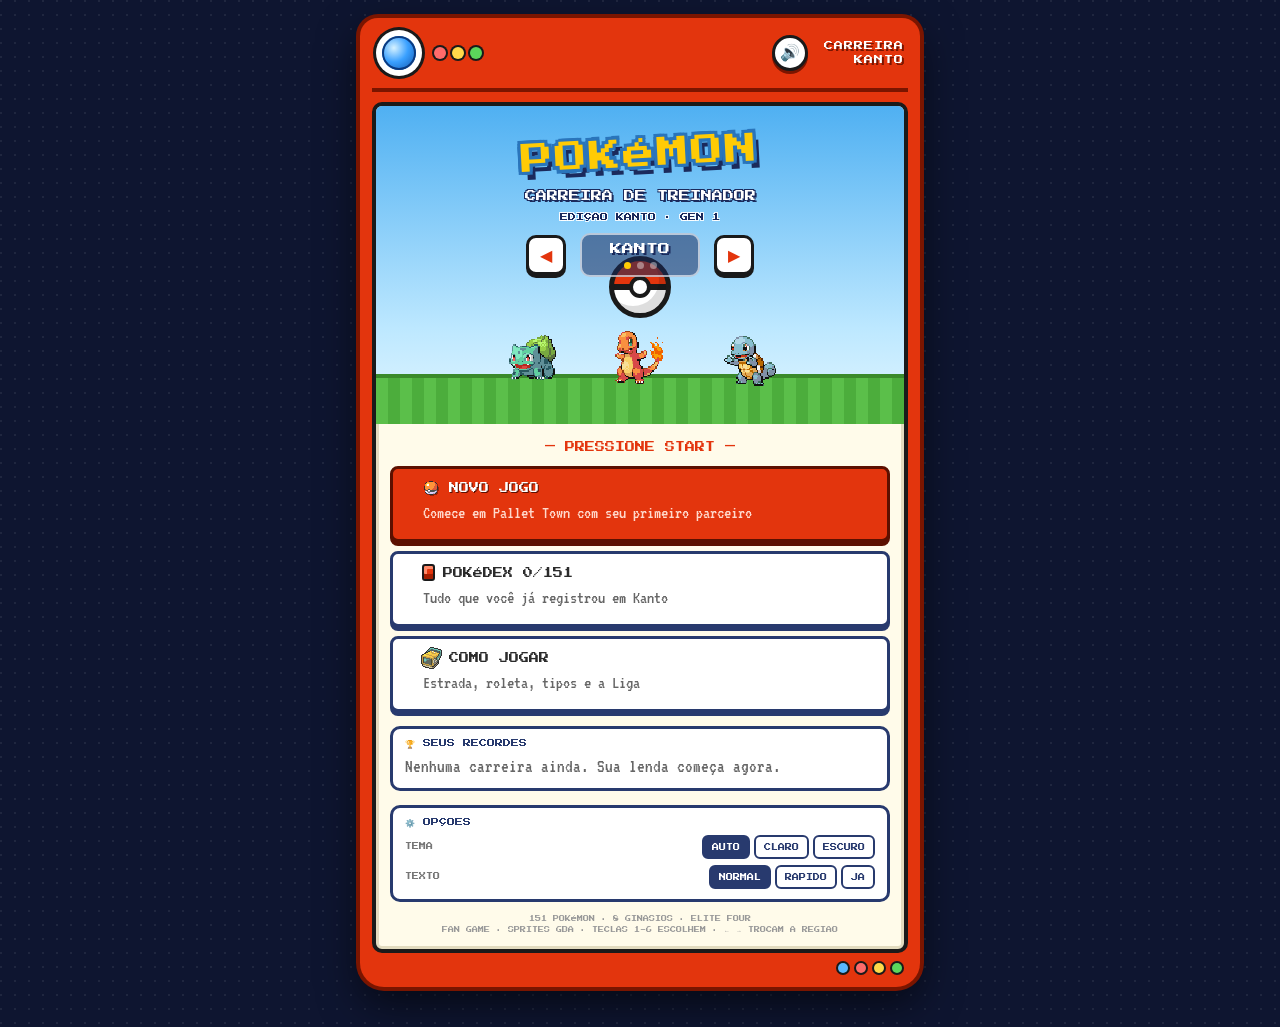
==== commit 89a89edf: "v3: modo escuro, hub compacto, icones pixel, Pokedex com filtros, falas na batalha, card de comparti" ====
--- a/index.html
+++ b/index.html
@@ -3,19 +3,20 @@
 <head>
 <meta charset="UTF-8">
 <meta name="viewport" content="width=device-width, initial-scale=1.0, viewport-fit=cover">
-<title>Pokémon Carreira de Treinador — Kanto</title>
-<meta name="description" content="Uma carreira de treinador Pokémon em Kanto: 8 ginásios, Elite Four, roleta de eventos, 151 Pokémon e permadeath. Perdeu, acabou. Até onde você chega?">
+<title>Pokémon Carreira de Treinador — Kanto e Johto</title>
+<meta name="description" content="Uma carreira de treinador Pokémon em Kanto e Johto: 8 ginásios, Elite Four, roleta de eventos, 251 Pokémon e permadeath. Perdeu, acabou. Até onde você chega?">
 <meta name="theme-color" content="#E3350D">
 <meta name="apple-mobile-web-app-capable" content="yes">
 <meta name="mobile-web-app-capable" content="yes">
 <meta name="apple-mobile-web-app-status-bar-style" content="black-translucent">
 <meta name="apple-mobile-web-app-title" content="Carreira Kanto">
+<link rel="manifest" href="manifest.webmanifest">
 <link rel="icon" href="data:image/svg+xml,%3Csvg xmlns='http://www.w3.org/2000/svg' viewBox='0 0 32 32'%3E%3Ccircle cx='16' cy='16' r='14' fill='%23fff' stroke='%23111' stroke-width='3'/%3E%3Cpath d='M2 16a14 14 0 0 1 28 0z' fill='%23e3350d' stroke='%23111' stroke-width='3'/%3E%3Ccircle cx='16' cy='16' r='4.5' fill='%23fff' stroke='%23111' stroke-width='3'/%3E%3C/svg%3E">
 <link rel="apple-touch-icon" href="https://pokemon-carreira-kanto.vercel.app/apple-touch-icon.png">
 <meta property="og:type" content="website">
 <meta property="og:url" content="https://pokemon-carreira-kanto.vercel.app/">
-<meta property="og:title" content="Pokémon Carreira de Treinador — Kanto">
-<meta property="og:description" content="Uma carreira de treinador Pokémon em Kanto: 8 ginásios, Elite Four, roleta de eventos, 151 Pokémon e permadeath. Perdeu, acabou. Até onde você chega?">
+<meta property="og:title" content="Pokémon Carreira de Treinador — Kanto e Johto">
+<meta property="og:description" content="Uma carreira de treinador Pokémon em Kanto e Johto: 8 ginásios, Elite Four, roleta de eventos, 251 Pokémon e permadeath. Perdeu, acabou. Até onde você chega?">
 <meta property="og:image" content="https://pokemon-carreira-kanto.vercel.app/og.png">
 <meta property="og:image:width" content="1200">
 <meta property="og:image:height" content="630">
@@ -25,7 +26,10 @@
 <style>
 @font-face{font-family:'PS2P';src:url([data-uri]) format('woff2');font-display:block}
 @font-face{font-family:'VT323';src:url([data-uri]) format('woff2');font-display:block}
-:root{--red:#E3350D;--red-d:#7A1500;--blue:#2A75BB;--navy:#1B2A5C;--ink:#2B2B2B;--yellow:#FFCB05;--cream:#FFFBEA;--frame:#283A6E;--ok:#3BB54A;--k:#1a1a1a}
+:root{--red:#E3350D;--red-d:#7A1500;--blue:#2A75BB;--navy:#1B2A5C;--ink:#2B2B2B;--yellow:#FFCB05;--cream:#FFFBEA;--frame:#283A6E;--ok:#3BB54A;--k:#1a1a1a;
+  --pri:#E3350D;--pri-d:#5c1000;--pri-h:#ff4a1f;--pri-s:#ffd9cc}
+body[data-region=johto]{--pri:#2F6FD6;--pri-d:#0F2E78;--pri-h:#4583ea;--pri-s:#d6e4ff}
+body[data-region=hoenn]{--pri:#2E9E5B;--pri-d:#0F4D2A;--pri-h:#3cb46c;--pri-s:#d4f5e1}
 *{box-sizing:border-box;margin:0;padding:0}
 html,body{min-height:100%}
 body{background:#0E1530 radial-gradient(circle at 1px 1px,rgba(255,255,255,.07) 1px,transparent 0) 0 0/14px 14px;color:var(--ink);font-family:'VT323',ui-monospace,monospace;font-size:20px;line-height:1.15;display:flex;justify-content:center;padding:18px 8px 40px}
@@ -74,8 +78,8 @@
 .btn:active{transform:translateY(3px);box-shadow:0 1px 0 var(--frame)}
 .btn:focus-visible{outline:3px dashed var(--blue);outline-offset:3px}
 .btn small{display:block;font-family:'VT323';font-size:18px;color:#666;margin-top:4px}
-.btn.primary{background:var(--red);color:#fff;border-color:#5c1000;box-shadow:0 4px 0 #5c1000;text-shadow:1px 1px 0 #5c1000}
-.btn.primary::before{color:#fff}.btn.primary:hover{background:#ff4a1f}.btn.primary small{color:#ffd9cc;text-shadow:none}
+.btn.primary{background:var(--pri);color:#fff;border-color:var(--pri-d);box-shadow:0 4px 0 var(--pri-d);text-shadow:1px 1px 0 var(--pri-d)}
+.btn.primary::before{color:#fff}.btn.primary:hover{background:var(--pri-h)}.btn.primary small{color:var(--pri-s);text-shadow:none}
 .btn:disabled{opacity:.45;cursor:not-allowed;transform:none}
 
 /* ---------- tipos (cores oficiais) ---------- */
@@ -389,6 +393,202 @@
 body[data-region=johto] .rg-arrow{color:#2F6FD6}
 @media (prefers-reduced-motion:reduce){.rg-arrow{animation:none}}
 
+.t-dark{background:#705848}.t-steel{background:#B8B8D0;color:#223;text-shadow:none}
+.evobar.fr i{background:linear-gradient(90deg,#ffb3c7,#ff6f91)}
+
+
+/* =====================================================================
+   v3: layout compacto no celular, ícones pixel, opções, Pokédex, Hoenn e MODO ESCURO
+   ===================================================================== */
+/* Hoenn (Gen 3, prévia no lobby): moldura verde-esmeralda */
+body[data-region=hoenn] #app{background:#2E9E5B;box-shadow:0 0 0 4px #0F4D2A,0 16px 40px rgba(0,0,0,.6)}
+body[data-region=hoenn] #dex{border-bottom-color:#0F4D2A}
+body[data-region=hoenn] .dex-title{text-shadow:2px 2px 0 #0F4D2A}
+body[data-region=hoenn] #mute{box-shadow:0 3px 0 #0F4D2A}
+body[data-region=hoenn] .title-sky{background:linear-gradient(#3fb0c9,#a6e3d6 65%,#e2f7ec)}
+body[data-region=hoenn] .rg-arrow{color:#2E9E5B}
+.starters.soon .t-spr{filter:brightness(.95) saturate(.9)}
+body[data-region=hoenn] .title-menu .btn:disabled{opacity:1;border-style:dashed;border-color:#2E9E5B;box-shadow:0 4px 0 #0F4D2A;cursor:default}
+body[data-region=hoenn] .title-menu .btn:disabled small{color:#4a6a55}
+body[data-theme=dark][data-region=hoenn] .title-menu .btn:disabled small{color:#9fd4b4}
+/* Johto: destaques azuis/dourados também dentro da tela, não só na moldura */
+body[data-region=johto] .press{color:#2F6FD6}
+body[data-region=johto] .ribbon.info{background:#2F6FD6}
+body[data-region=johto] .chip b{color:#2F6FD6}
+body[data-region=johto] .t-spr{width:100px;height:100px}
+body[data-region=johto] .starters{gap:10px}
+
+/* ícones de item em pixel art nos botões */
+.ic-px{width:24px;height:24px;image-rendering:pixelated;vertical-align:middle;margin:-8px 6px -6px -4px}
+.ic-dex{display:inline-block;width:13px;height:17px;vertical-align:middle;margin:-4px 8px -2px -1px;background:var(--red);border:2px solid var(--k);border-radius:3px;box-shadow:inset 0 -5px 0 #a51e00,inset 3px 3px 0 #ff8a6a}
+.btn.primary .ic-px{filter:drop-shadow(1px 1px 0 rgba(0,0,0,.35))}
+.prof-img{width:96px;height:96px;image-rendering:pixelated;display:block}
+.prof{align-self:flex-end}
+
+/* topo em UMA linha: insígnias + PODER/TIME/DIA num bloco só */
+#hud{flex-wrap:nowrap;gap:6px}
+.hud-badges{flex:none;min-width:0}
+.hud-chips{flex:none;gap:0;flex-wrap:nowrap;background:#eef8f2;border:3px solid var(--k);border-radius:10px;overflow:hidden}
+.hud-chips .chip{border:0;border-radius:0;min-width:46px;padding:4px 7px;gap:3px;font-size:6px;background:transparent}
+.hud-chips .chip+.chip{border-left:2px dashed #b9c4bd}
+.hud-chips .chip b{font-size:10px}
+@media (max-width:520px){
+  .hb{width:22px;height:22px}.hb img{width:17px;height:17px}.hud-badges{gap:2px;padding:4px 5px}
+  .hud-chips .chip{min-width:40px;padding:4px 5px}
+}
+
+/* hub: líder + barras num bloco, faixa do time, botões secundários lado a lado */
+.foe-card{border:4px solid var(--k);border-radius:12px;overflow:hidden;box-shadow:0 4px 0 var(--k);margin-top:10px}
+.foe-card .leader{margin:0;border:0;border-radius:0;box-shadow:none;padding:6px 10px;grid-template-columns:52px 1fr auto}
+.foe-card .avatar{width:50px;height:50px}.foe-card .avatar .tr-img{width:56px;height:56px;margin-top:4px}
+.foe-card .lc-name{font-size:12px;margin:3px 0 4px}
+.foe-card .lc-badge .bd-img{width:32px;height:32px}
+.foe-card .vsbox{margin:0;border:0;border-radius:0;padding:7px 12px 8px}
+.foe-card .vs-row{margin:3px 0}
+.scene.hubs .pips{margin:10px 0 0}
+.pstrip{display:grid;grid-template-columns:repeat(6,1fr);gap:4px;width:100%;margin-top:8px;padding:5px;background:linear-gradient(#E9F1FF,#CCDDF8);border:3px solid var(--frame);border-radius:10px;cursor:pointer;font:inherit;color:inherit;-webkit-tap-highlight-color:transparent;touch-action:manipulation}
+.pstrip:focus-visible{outline:3px dashed var(--blue);outline-offset:2px}
+.ps{position:relative;display:flex;flex-direction:column;align-items:center;background:rgba(255,255,255,.75);border-radius:7px;padding:1px 0 3px;min-width:0}
+.ps img{width:100%;max-width:48px;aspect-ratio:1;image-rendering:pixelated}
+.ps .emo{font-size:26px;line-height:44px}
+.ps b{font-family:'PS2P';font-size:6px;color:var(--ink)}
+.ps.lead{background:#ffe1d3}
+.ps.top::after{content:'';position:absolute;top:2px;right:3px;width:7px;height:7px;border-radius:50%;background:var(--yellow);box-shadow:0 0 0 1.5px var(--k)}
+.ps.empty{border:2px dashed #9fb3d8;background:transparent;min-height:40px}
+.scene.hubs .dialog{min-height:0;margin:8px 0 4px}
+.menu.split{display:grid;grid-template-columns:1fr 1fr;gap:9px}
+.menu.split .btn{min-width:0}
+.menu.split .btn.primary{grid-column:1/-1}
+.menu.split .btn:not(.primary){padding:11px 8px 11px 24px}
+.menu.split .btn:not(.primary)::before{left:7px}
+.menu.split .btn:not(.primary) small{font-size:16px}
+
+/* tela inicial: menos céu vazio e texto legível sobre as nuvens */
+.title-sky{height:318px}
+.title-ball{top:150px}
+.starters{bottom:22px}
+.logo-ed{text-shadow:1px 1px 0 rgba(255,255,255,.85),-1px -1px 0 rgba(255,255,255,.85),1px -1px 0 rgba(255,255,255,.85),-1px 1px 0 rgba(255,255,255,.85)}
+body[data-region=johto] .logo-ed{text-shadow:1px 1px 0 #1B2A5C,-1px -1px 0 #1B2A5C,1px -1px 0 #1B2A5C,-1px 1px 0 #1B2A5C}
+.foot .tch{display:none}
+@media (hover:none) and (pointer:coarse){.foot .kb{display:none}.foot .tch{display:inline}}
+.stars{display:none}
+
+/* opções (tema e texto) */
+.opt-row{display:flex;align-items:center;justify-content:space-between;gap:8px;margin-top:6px}
+.opt-row>span{font-family:'PS2P';font-size:7px;color:#777}
+.segs{display:flex;gap:4px;flex-wrap:wrap}
+.seg{font-family:'PS2P';font-size:7px;padding:7px 8px 6px;border:2px solid var(--frame);border-radius:6px;background:#fff;color:var(--frame);cursor:pointer;-webkit-tap-highlight-color:transparent;touch-action:manipulation}
+.seg.on{background:var(--frame);color:#fff}
+.seg:focus-visible{outline:3px dashed var(--blue);outline-offset:2px}
+
+/* evento: ícone do evento grande, Pokémon afetado pequeno */
+.spot img.ev-tr{width:120px;height:120px}
+.spot-sub{position:absolute;right:calc(50% - 118px);bottom:4px;width:62px;height:62px;border-radius:50%;background:#fff;border:3px solid var(--frame);display:grid;place-items:center;overflow:hidden;z-index:1}
+.spot-sub img{width:58px!important;height:58px!important;animation:none!important}
+
+/* batalha: sem espaço vazio embaixo */
+.scene.battle{min-height:0}
+
+/* Pokédex: filtros, ficha e grade mais densa no celular */
+.dx-fs{justify-content:center;margin:10px 0 4px}
+.dx-detail{display:grid;grid-template-columns:76px 1fr;gap:8px;align-items:center;background:#fff;border:3px solid var(--frame);border-radius:10px;padding:6px 10px;margin:8px 0;min-height:64px}
+.dx-detail .dx-hint{grid-column:1/-1;font-size:17px;color:#666;line-height:1.1}
+.dxd-img{width:76px;height:76px;image-rendering:pixelated}
+.dxd-h{font-family:'PS2P';font-size:9px;margin-bottom:4px;line-height:1.5}
+.dxd-st{font-family:'PS2P';font-size:6px;color:#888}.dxd-st.got{color:#1f8a2e}
+.dxd-chain{display:flex;align-items:center;gap:2px;margin-top:4px}
+.dxd-chain img{width:34px;height:34px;image-rendering:pixelated;opacity:.75}.dxd-chain img.cur{opacity:1;filter:drop-shadow(0 0 2px var(--yellow))}
+.dxd-chain span{color:#aaa}
+.dxd-br{font-size:16px;color:#666}
+button.dx{font:inherit;color:inherit;cursor:pointer;-webkit-tap-highlight-color:transparent}
+.dx.sel{border-color:var(--pri);box-shadow:0 0 0 2px var(--pri)}
+.dx-empty{grid-column:1/-1;text-align:center;font-size:19px;color:#666;padding:20px 0}
+@media (max-width:440px){
+  .dx-grid{grid-template-columns:repeat(5,minmax(0,1fr));gap:4px}
+  .dx{padding:11px 1px 3px;border-width:2px}.dx img{width:100%;max-width:44px;height:auto;aspect-ratio:1}
+  .dx-nm{font-size:4.5px}.dx-n{font-size:5px;left:3px}
+}
+@media (max-width:400px){
+  .hb{width:19px;height:19px}.hb img{width:15px;height:15px}.hud-badges{gap:2px;padding:3px 5px}
+  .hud-chips .chip{min-width:38px;padding:3px 5px}.hud-chips .chip b{font-size:9px}
+  .title-sky{height:300px}.title-ball{top:144px}
+  .seg{padding:6px 6px 5px;font-size:6px}
+  .ribbon{font-size:8px;padding:8px 10px}
+}
+
+/* aviso flutuante (compartilhar) */
+#toast{position:fixed;left:50%;bottom:calc(24px + env(safe-area-inset-bottom));transform:translate(-50%,20px);opacity:0;pointer-events:none;background:var(--k);color:#fff;font-size:19px;padding:10px 16px;border-radius:10px;border:2px solid #fff;transition:opacity .25s,transform .25s;z-index:50;max-width:90vw;text-align:center}
+#toast.on{opacity:1;transform:translate(-50%,0)}
+
+/* ---------- MODO ESCURO ---------- */
+body[data-theme=dark]{--ink:#ECE8D8;--cream:#1E2338;--frame:#7D93D6;background-color:#060913}
+body[data-theme=dark] b{color:#8fb8ff}
+body[data-theme=dark] .scene{border-color:#05070f;box-shadow:inset 0 0 0 3px #2b3252}
+body[data-theme=dark] .scene.event.good{background:linear-gradient(#173523,var(--cream) 45%)}
+body[data-theme=dark] .scene.event.bad{background:linear-gradient(#3d1a16,var(--cream) 45%)}
+body[data-theme=dark] .dialog{background:#121731;color:var(--ink);border-color:#4a5b96;box-shadow:inset 0 0 0 2px #121731,inset 0 0 0 5px #33427a,0 3px 0 #05070f}
+body[data-theme=dark] .dialog .reward{color:#7fe08a}body[data-theme=dark] .dialog .bad{color:#ff8a66}
+body[data-theme=dark] .btn{background:#2A3050;color:var(--ink);border-color:#56679f;box-shadow:0 4px 0 #11152a}
+body[data-theme=dark] .btn:hover{background:#343c64}
+body[data-theme=dark] .btn small{color:#a9adc4}
+body[data-theme=dark] .btn.primary{background:var(--pri);border-color:var(--pri-d);box-shadow:0 4px 0 #05070f;color:#fff}
+body[data-theme=dark] .btn.primary:hover{background:var(--pri-h)}
+body[data-theme=dark] .btn.primary small{color:var(--pri-s)}
+body[data-theme=dark] .rec-card,body[data-theme=dark] .how-card,body[data-theme=dark] .scard,body[data-theme=dark] .dx-detail,body[data-theme=dark] .log{background:#2A3050;border-color:#56679f;color:var(--ink)}
+body[data-theme=dark] .log-h{background:#2A3050;color:#a9c0ff}
+body[data-theme=dark] .log-row{border-top-color:#3c4470}
+body[data-theme=dark] .log-row.bad{color:#ff9a80}body[data-theme=dark] .log-row.gym{color:#f2d06b}body[data-theme=dark] .log-row.evo{color:#ffb35c}body[data-theme=dark] .log-row.catch{color:#8fc8ff}
+body[data-theme=dark] .rec-h,body[data-theme=dark] .party-h,body[data-theme=dark] .lc-top,body[data-theme=dark] .opt-row>span{color:#a9c0ff}
+body[data-theme=dark] .rec-empty,body[data-theme=dark] .party-h small,body[data-theme=dark] .evo-lbl,body[data-theme=dark] .m-pow,body[data-theme=dark] .dx-help,body[data-theme=dark] .dx-detail .dx-hint,body[data-theme=dark] .dxd-br,body[data-theme=dark] .dx-empty,body[data-theme=dark] .pips,body[data-theme=dark] .lc-badge small{color:#a9adc4}
+body[data-theme=dark] .scard:hover,body[data-theme=dark] .scard:focus-visible{background:#343c64}
+body[data-theme=dark] .vsb.adv{background:#1d4a2a;color:#9be8a6}body[data-theme=dark] .vsb.dis{background:#5a1e14;color:#ffb8a6}body[data-theme=dark] .vsb.neu{background:#3a3f5c;color:#ccc}
+body[data-theme=dark] .lab{background:linear-gradient(#3a3550,#2a2640);border-color:#05070f}
+body[data-theme=dark] .leader,body[data-theme=dark] .foe-card{background:#2A3050;border-color:#05070f;box-shadow:0 4px 0 #05070f}
+body[data-theme=dark] .foe-card .leader{background:#2A3050}
+body[data-theme=dark] .avatar{background:radial-gradient(circle at 50% 35%,#4a557f,#2a3050);border-color:#05070f}
+body[data-theme=dark] .mon{background:linear-gradient(#2c3560,#232a4c);border-color:#56679f}
+body[data-theme=dark] .mon.lead{background:linear-gradient(#4a2c2a,#3a2220);border-color:#a5462e}
+body[data-theme=dark] .mon.lost{background:#2a2a2a}
+body[data-theme=dark] .pstrip{background:linear-gradient(#2c3560,#232a4c);border-color:#56679f}
+body[data-theme=dark] .ps{background:rgba(255,255,255,.08)}body[data-theme=dark] .ps.lead{background:rgba(255,140,100,.22)}
+body[data-theme=dark] .ps.empty{border-color:#4a5b96;background:transparent}
+body[data-theme=dark] .rel{background:#2A3050}body[data-theme=dark] .rel.yes{background:var(--red)}
+body[data-theme=dark] .rel-ask{color:#ffb8a6}
+body[data-theme=dark] .swap-box{background:#3a2026}body[data-theme=dark] .swap-new{background:#2A3050}
+body[data-theme=dark] .spot::before{background:radial-gradient(circle,rgba(255,255,255,.22) 0 38%,rgba(255,255,255,0) 70%)}
+body[data-theme=dark] .spot-sub{background:#2A3050}
+body[data-theme=dark] .seg{background:#2A3050;color:#c8d4ff;border-color:#56679f}body[data-theme=dark] .seg.on{background:#7D93D6;color:#0b1022}
+body[data-theme=dark] .hud-chips{background:#2A3050;border-color:#05070f}body[data-theme=dark] .hud-chips .chip+.chip{border-left-color:#4a5b96}
+body[data-theme=dark] .chip b{color:#ff8a66}body[data-theme=dark][data-region=johto] .chip b{color:#8fb8ff}
+body[data-theme=dark] .dx{background:#2A3050;border-color:#05070f}
+body[data-theme=dark] .dx.unk{background:#20253d}body[data-theme=dark] .dx.unk img{filter:brightness(0) invert(1);opacity:.12}
+body[data-theme=dark] .dx.seen{background:#262b45}body[data-theme=dark] .dx.got{background:linear-gradient(#323a63,#2A3050)}
+body[data-theme=dark] .dx-bar{background:#3a3f5c;border-color:#05070f}
+body[data-theme=dark] .lg.g{color:#7fe08a}body[data-theme=dark] .lg.r{color:#ff8a66}body[data-theme=dark] .lg.k{color:#ff6a5a}body[data-theme=dark] .lg.n{color:#a9adc4}
+body[data-theme=dark] .reward-line{color:#7fe08a}
+body[data-theme=dark] .hpbox{background:#2A3050;border-color:#05070f}body[data-theme=dark] .hp-num{color:#a9adc4}
+body[data-theme=dark] .scene.battle{background:linear-gradient(#35603a 0 56%,#5e5636 56%)}
+body[data-theme=dark] .plat{background:radial-gradient(#5d7a4a,#3d5a30);border-color:#2c4422}
+body[data-theme=dark] .tcard{color:#2B2B2B}body[data-theme=dark] .tcard b{color:var(--red-d)}
+body[data-theme=dark] .e4{background:#2A3050;border-color:#05070f}body[data-theme=dark] .e4.now{background:#7a6510}
+body[data-theme=dark] .hof-slot{background:#2A3050;border-color:#05070f}
+body[data-theme=dark] .scene.hof{background:radial-gradient(circle at 50% 12%,#5a4a14,#3a300c 55%,#221c06)}
+body[data-theme=dark] .ribbon.gold{color:#3a2a00}
+body[data-theme=dark] .foot{color:#6c7290}
+body[data-theme=dark] .title-sky{background:linear-gradient(#060b24,#16245a 60%,#2b3f80)}
+body[data-theme=dark][data-region=johto] .title-sky{background:linear-gradient(#05081c,#121a48 60%,#23306e)}
+body[data-theme=dark][data-region=hoenn] .title-sky{background:linear-gradient(#041718,#0f3a44 60%,#1d5a5a)}
+body[data-theme=dark] .cloud{opacity:.18}
+body[data-theme=dark] .grass{background:repeating-linear-gradient(90deg,#2f6b28 0 12px,#285c22 12px 24px);border-top-color:#1d4418}
+body[data-theme=dark] .logo-ed{color:#ffe9a8;text-shadow:1px 1px 0 #000,-1px -1px 0 #000,1px -1px 0 #000,-1px 1px 0 #000}
+body[data-theme=dark] .stars{display:block;position:absolute;inset:0;background-image:radial-gradient(1.5px 1.5px at 12% 18%,#fff,transparent),radial-gradient(1px 1px at 28% 42%,#fff,transparent),radial-gradient(1.5px 1.5px at 46% 10%,#fff,transparent),radial-gradient(1px 1px at 64% 32%,#fff,transparent),radial-gradient(1.5px 1.5px at 82% 14%,#fff,transparent),radial-gradient(1px 1px at 90% 48%,#fff,transparent),radial-gradient(1px 1px at 8% 56%,#fff,transparent),radial-gradient(1px 1px at 72% 60%,#fff,transparent);animation:twinkle 3s ease-in-out infinite}
+@keyframes twinkle{50%{opacity:.55}}
+body[data-theme=dark] .rg-name{background:rgba(0,0,0,.45)}
+body[data-theme=dark] .how-card h4{color:#ff8a66}
+body[data-theme=dark] .m-lv,body[data-theme=dark] .m-name{color:var(--ink)}
+body[data-theme=dark] .d-up{color:#7fe08a}body[data-theme=dark] .d-dn{color:#ff8a66}
+@media (prefers-reduced-motion:reduce){.stars{animation:none}}
+
 </style>
 </head>
 <body>
@@ -396,13 +596,14 @@
 <script>
 "use strict";
 const SPRITES = {"Bulbasaur":"[data-uri]","Ivysaur":"[data-uri]","Venusaur":"[data-uri]","Charmander":"[data-uri]","Charmeleon":"[data-uri]","Charizard":"[data-uri]","Squirtle":"[data-uri]","Wartortle":"[data-uri]","Blastoise":"[data-uri]","Caterpie":"[data-uri]","Metapod":"[data-uri]","Butterfree":"[data-uri]","Weedle":"[data-uri]","Kakuna":"[data-uri]","Beedrill":"[data-uri]","Pidgey":"[data-uri]","Pidgeotto":"[data-uri]","Pidgeot":"[data-uri]","Rattata":"[data-uri]","Raticate":"[data-uri]","Spearow":"[data-uri]","Fearow":"[data-uri]","Ekans":"[data-uri]","Arbok":"[data-uri]","Pikachu":"[data-uri]","Raichu":"[data-uri]","Sandshrew":"[data-uri]","Sandslash":"[data-uri]","Nidoran\u2640":"[data-uri]","Nidorina":"[data-uri]","Nidoqueen":"[data-uri]","Nidoran\u2642":"[data-uri]","Nidorino":"[data-uri]","Nidoking":"[data-uri]","Clefairy":"[data-uri]","Clefable":"[data-uri]","Vulpix":"[data-uri]","Ninetales":"[data-uri]","Jigglypuff":"[data-uri]","Wigglytuff":"[data-uri]","Zubat":"[data-uri]","Golbat":"[data-uri]","Oddish":"[data-uri]","Gloom":"[data-uri]","Vileplume":"[data-uri]","Paras":"[data-uri]","Parasect":"[data-uri]","Venonat":"[data-uri]","Venomoth":"[data-uri]","Diglett":"[data-uri]","Dugtrio":"[data-uri]","Meowth":"[data-uri]","Persian":"[data-uri]","Psyduck":"[data-uri]","Golduck":"[data-uri]","Mankey":"[data-uri]","Primeape":"[data-uri]","Growlithe":"[data-uri]","Arcanine":"[data-uri]","Poliwag":"[data-uri]","Poliwhirl":"[data-uri]","Poliwrath":"[data-uri]","Abra":"[data-uri]","Kadabra":"[data-uri]","Alakazam":"[data-uri]","Machop":"[data-uri]","Machoke":"[data-uri]","Machamp":"[data-uri]","Bellsprout":"[data-uri]","Weepinbell":"[data-uri]","Victreebel":"[data-uri]","Tentacool":"[data-uri]","Tentacruel":"[data-uri]","Geodude":"[data-uri]","Graveler":"[data-uri]","Golem":"[data-uri]","Ponyta":"[data-uri]","Rapidash":"[data-uri]","Slowpoke":"[data-uri]","Slowbro":"[data-uri]","Magnemite":"[data-uri]","Magneton":"[data-uri]","Farfetch'd":"[data-uri]","Doduo":"[data-uri]","Dodrio":"[data-uri]","Seel":"[data-uri]","Dewgong":"[data-uri]","Grimer":"[data-uri]","Muk":"[data-uri]","Shellder":"[data-uri]","Cloyster":"[data-uri]","Gastly":"[data-uri]","Haunter":"[data-uri]","Gengar":"[data-uri]","Onix":"[data-uri]","Drowzee":"[data-uri]","Hypno":"[data-uri]","Krabby":"[data-uri]","Kingler":"[data-uri]","Voltorb":"[data-uri]","Electrode":"[data-uri]","Exeggcute":"[data-uri]","Exeggutor":"[data-uri]","Cubone":"[data-uri]","Marowak":"[data-uri]","Hitmonlee":"[data-uri]","Hitmonchan":"[data-uri]","Lickitung":"[data-uri]","Koffing":"[data-uri]","Weezing":"[data-uri]","Rhyhorn":"[data-uri]","Rhydon":"[data-uri]","Chansey":"[data-uri]","Tangela":"[data-uri]","Kangaskhan":"[data-uri]","Horsea":"[data-uri]","Seadra":"[data-uri]","Goldeen":"[data-uri]","Seaking":"[data-uri]","Staryu":"[data-uri]","Starmie":"[data-uri]","Mr. Mime":"[data-uri]","Scyther":"[data-uri]","Jynx":"[data-uri]","Electabuzz":"[data-uri]","Magmar":"[data-uri]","Pinsir":"[data-uri]","Tauros":"[data-uri]","Magikarp":"[data-uri]","Gyarados":"[data-uri]","Lapras":"[data-uri]","Ditto":"[data-uri]","Eevee":"[data-uri]","Vaporeon":"[data-uri]","Jolteon":"[data-uri]","Flareon":"[data-uri]","Porygon":"[data-uri]","Omanyte":"[data-uri]","Omastar":"[data-uri]","Kabuto":"[data-uri]","Kabutops":"[data-uri]","Aerodactyl":"[data-uri]","Snorlax":"[data-uri]","Articuno":"[data-uri]","Zapdos":"[data-uri]","Moltres":"[data-uri]","Dratini":"[data-uri]","Dragonair":"[data-uri]","Dragonite":"[data-uri]","Mewtwo":"[data-uri]","Mew":"[data-uri]"};
-const SHINY = {"Bulbasaur":"[data-uri]","Ivysaur":"[data-uri]","Venusaur":"[data-uri]","Charmander":"[data-uri]","Charmeleon":"[data-uri]","Charizard":"[data-uri]","Squirtle":"[data-uri]","Wartortle":"[data-uri]","Blastoise":"[data-uri]","Caterpie":"[data-uri]","Metapod":"[data-uri]","Butterfree":"[data-uri]","Weedle":"[data-uri]","Kakuna":"[data-uri]","Beedrill":"[data-uri]","Pidgey":"[data-uri]","Pidgeotto":"[data-uri]","Pidgeot":"[data-uri]","Rattata":"[data-uri]","Raticate":"[data-uri]","Spearow":"[data-uri]","Fearow":"[data-uri]","Ekans":"[data-uri]","Arbok":"[data-uri]","Pikachu":"[data-uri]","Raichu":"[data-uri]","Sandshrew":"[data-uri]","Sandslash":"[data-uri]","Nidoran\u2640":"[data-uri]","Nidorina":"[data-uri]","Nidoqueen":"[data-uri]","Nidoran\u2642":"[data-uri]","Nidorino":"[data-uri]","Nidoking":"[data-uri]","Clefairy":"[data-uri]","Clefable":"[data-uri]","Vulpix":"[data-uri]","Ninetales":"[data-uri]","Jigglypuff":"[data-uri]","Wigglytuff":"[data-uri]","Zubat":"[data-uri]","Golbat":"[data-uri]","Oddish":"[data-uri]","Gloom":"[data-uri]","Vileplume":"[data-uri]","Paras":"[data-uri]","Parasect":"[data-uri]","Venonat":"[data-uri]","Venomoth":"[data-uri]","Diglett":"[data-uri]","Dugtrio":"[data-uri]","Meowth":"[data-uri]","Persian":"[data-uri]","Psyduck":"[data-uri]","Golduck":"[data-uri]","Mankey":"[data-uri]","Primeape":"[data-uri]","Growlithe":"[data-uri]","Arcanine":"[data-uri]","Poliwag":"[data-uri]","Poliwhirl":"[data-uri]","Poliwrath":"[data-uri]","Abra":"[data-uri]","Kadabra":"[data-uri]","Alakazam":"[data-uri]","Machop":"[data-uri]","Machoke":"[data-uri]","Machamp":"[data-uri]","Bellsprout":"[data-uri]","Weepinbell":"[data-uri]","Victreebel":"[data-uri]","Tentacool":"[data-uri]","Tentacruel":"[data-uri]","Geodude":"[data-uri]","Graveler":"[data-uri]","Golem":"[data-uri]","Ponyta":"[data-uri]","Rapidash":"[data-uri]","Slowpoke":"[data-uri]","Slowbro":"[data-uri]","Magnemite":"[data-uri]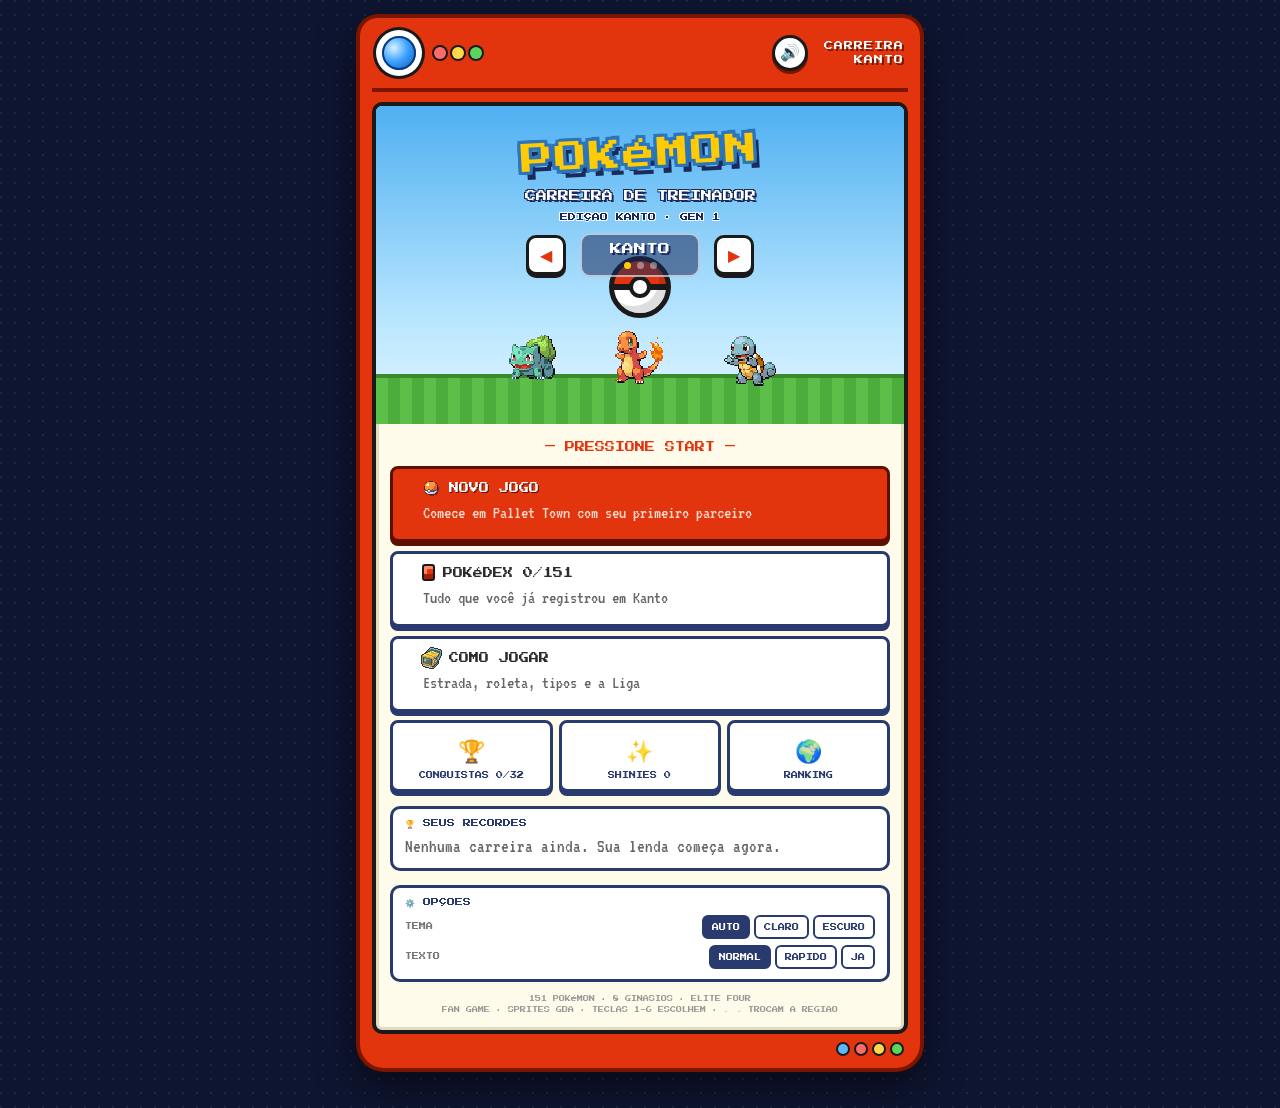
==== commit 934a0336: "Conquistas (32), colecao de shinies e ranking global (api/ranking.js + Upstash Redis); card de compa" ====
--- a/index.html
+++ b/index.html
@@ -3,8 +3,8 @@
 <head>
 <meta charset="UTF-8">
 <meta name="viewport" content="width=device-width, initial-scale=1.0, viewport-fit=cover">
-<title>Pokémon Carreira de Treinador — Kanto e Johto</title>
-<meta name="description" content="Uma carreira de treinador Pokémon em Kanto e Johto: 8 ginásios, Elite Four, roleta de eventos, 251 Pokémon e permadeath. Perdeu, acabou. Até onde você chega?">
+<title>Pokémon Carreira de Treinador — Kanto, Johto e Hoenn</title>
+<meta name="description" content="Uma carreira de treinador Pokémon em Kanto, Johto e Hoenn: 8 ginásios, Elite Four, roleta de eventos, 386 Pokémon e permadeath. Perdeu, acabou. Até onde você chega?">
 <meta name="theme-color" content="#E3350D">
 <meta name="apple-mobile-web-app-capable" content="yes">
 <meta name="mobile-web-app-capable" content="yes">
@@ -15,8 +15,8 @@
 <link rel="apple-touch-icon" href="https://pokemon-carreira-kanto.vercel.app/apple-touch-icon.png">
 <meta property="og:type" content="website">
 <meta property="og:url" content="https://pokemon-carreira-kanto.vercel.app/">
-<meta property="og:title" content="Pokémon Carreira de Treinador — Kanto e Johto">
-<meta property="og:description" content="Uma carreira de treinador Pokémon em Kanto e Johto: 8 ginásios, Elite Four, roleta de eventos, 251 Pokémon e permadeath. Perdeu, acabou. Até onde você chega?">
+<meta property="og:title" content="Pokémon Carreira de Treinador — Kanto, Johto e Hoenn">
+<meta property="og:description" content="Uma carreira de treinador Pokémon em Kanto, Johto e Hoenn: 8 ginásios, Elite Four, roleta de eventos, 386 Pokémon e permadeath. Perdeu, acabou. Até onde você chega?">
 <meta property="og:image" content="https://pokemon-carreira-kanto.vercel.app/og.png">
 <meta property="og:image:width" content="1200">
 <meta property="og:image:height" content="630">
@@ -453,7 +453,11 @@
 .ps .emo{font-size:26px;line-height:44px}
 .ps b{font-family:'PS2P';font-size:6px;color:var(--ink)}
 .ps.lead{background:#ffe1d3}
-.ps.top::after{content:'';position:absolute;top:2px;right:3px;width:7px;height:7px;border-radius:50%;background:var(--yellow);box-shadow:0 0 0 1.5px var(--k)}
+.ps.adv::after,.ps.dis::after{position:absolute;top:1px;right:2px;font-family:'PS2P';font-size:6px;line-height:1;padding:2px 2px 1px;border-radius:3px;color:#fff;box-shadow:0 0 0 1.5px var(--k)}
+.ps.adv::after{content:'▲';background:var(--ok)}.ps.dis::after{content:'▼';background:var(--red)}
+.foe-team{display:flex;gap:2px;margin-top:3px;flex-wrap:wrap}
+.foe-team img{width:26px;height:26px;image-rendering:pixelated}
+.foe-team i{font-style:normal;font-family:'PS2P';font-size:5px;color:#888;align-self:flex-end;margin:0 4px 2px -2px}
 .ps.empty{border:2px dashed #9fb3d8;background:transparent;min-height:40px}
 .scene.hubs .dialog{min-height:0;margin:8px 0 4px}
 .menu.split{display:grid;grid-template-columns:1fr 1fr;gap:9px}
@@ -588,6 +592,62 @@
 body[data-theme=dark] .m-lv,body[data-theme=dark] .m-name{color:var(--ink)}
 body[data-theme=dark] .d-up{color:#7fe08a}body[data-theme=dark] .d-dn{color:#ff8a66}
 @media (prefers-reduced-motion:reduce){.stars{animation:none}}
+
+/* ---------- META: conquistas, shinies, ranking ---------- */
+.meta-row{display:grid;grid-template-columns:repeat(3,1fr);gap:6px;margin-top:8px}
+.btn.mini{display:flex;flex-direction:column;align-items:center;gap:6px;padding:9px 4px 8px;font-size:22px;text-align:center}
+.btn.mini small{font-size:7px;margin:0;line-height:1.5;font-family:'PS2P';color:var(--frame)}
+.ach-list{display:flex;flex-direction:column;gap:6px;margin-top:10px;max-height:62vh;overflow:auto;-webkit-overflow-scrolling:touch;padding:2px}
+.ach{display:grid;grid-template-columns:40px 1fr;gap:8px;align-items:center;background:#eceae0;border:3px solid var(--k);border-radius:8px;padding:6px 8px;color:#777}
+.ach.got{background:linear-gradient(#fffbe6,#fff2b8);color:var(--ink);border-color:#c9a94a}
+.ach-ic{font-size:26px;text-align:center}.ach:not(.got) .ach-ic{opacity:.5;font-size:20px}
+.ach-n{font-family:'PS2P';font-size:8px;line-height:1.5}
+.ach-d{font-size:17px;line-height:1.05}
+.ach-w{font-family:'PS2P';font-size:6px;color:#9a7a1a;margin-top:3px}
+.ach .evobar{margin-top:4px}.ach-p{font-family:'PS2P';font-size:6px}
+.sh-grid{display:grid;grid-template-columns:repeat(auto-fill,minmax(96px,1fr));gap:6px;margin-top:10px;max-height:62vh;overflow:auto;-webkit-overflow-scrolling:touch;padding:2px}
+.shc{position:relative;background:radial-gradient(circle at 50% 40%,#fff8d6,#f3e6ff);border:3px solid var(--k);border-radius:8px;text-align:center;padding:14px 2px 6px}
+.shc img{width:72px;height:72px;image-rendering:pixelated;display:block;margin:0 auto;animation:shc 2.4s ease-in-out infinite}
+.shc img.wait{filter:grayscale(.6);opacity:.6;animation:none}
+@keyframes shc{0%,100%{filter:drop-shadow(0 0 0 #ffe066)}50%{filter:drop-shadow(0 0 5px #ffe066)}}
+@media (prefers-reduced-motion:reduce){.shc img{animation:none}}
+.shc-q{width:72px;height:72px;margin:0 auto;display:grid;place-items:center;font-family:'PS2P';color:#aaa}
+.shc-r{position:absolute;left:4px;top:3px;font-family:'PS2P';font-size:5px;color:#fff;padding:2px 3px;border-radius:3px;background:#E3350D}
+.shc-r.r-johto{background:#2F6FD6}.shc-r.r-hoenn{background:#2E9E5B}
+.shc-n{display:block;font-family:'PS2P';font-size:6px;margin-top:3px}
+.shc-d{display:block;font-size:15px;color:#777}
+.rk-form{margin-top:10px}
+.rk-sum{font-size:18px;line-height:1.1;margin-bottom:8px}
+.rk-l{display:block;font-family:'PS2P';font-size:6px;color:#777;margin-bottom:4px}
+.rk-in{display:flex;gap:6px}
+.rk-in input{flex:1;min-width:0;font-family:'PS2P';font-size:12px;padding:8px;border:3px solid var(--k);border-radius:6px;background:#fff;color:#222}
+.rk-in input:focus{outline:3px dashed var(--blue);outline-offset:1px}
+.rk-in .seg{font-size:8px}
+.rk-tip{font-size:16px;color:#777;margin-top:6px;line-height:1.05}
+.rk-ok{margin-top:10px;font-family:'PS2P';font-size:7px;color:#1f8a2e;text-align:center;line-height:1.6}
+.rk-list{display:flex;flex-direction:column;gap:4px;max-height:58vh;overflow:auto;-webkit-overflow-scrolling:touch;padding:2px}
+.rk-row{display:grid;grid-template-columns:34px 84px 1fr auto;gap:6px;align-items:center;background:#fff;border:3px solid var(--k);border-radius:8px;padding:4px 8px}
+.rk-row.p1{background:linear-gradient(#fff6c8,#ffe680)}.rk-row.p2{background:linear-gradient(#f4f4f4,#dcdcdc)}.rk-row.p3{background:linear-gradient(#ffe8d6,#f0c39a)}
+.rk-row.me{border-color:var(--pri);box-shadow:0 0 0 2px var(--pri)}
+.rk-pos{font-family:'PS2P';font-size:9px;text-align:center}
+.rk-row.p1 .rk-pos,.rk-row.p2 .rk-pos,.rk-row.p3 .rk-pos{font-size:22px}
+.rk-team{display:grid;grid-template-columns:repeat(3,28px)}
+.rk-team img{width:28px;height:28px;image-rendering:pixelated}
+.rk-nm{font-family:'PS2P';font-size:8px;line-height:1.5;overflow:hidden;text-overflow:ellipsis}
+.rk-nm small{display:block;font-family:'VT323';font-size:16px;color:#666;line-height:1}
+.rk-sc{font-family:'PS2P';font-size:10px;color:var(--red)}
+.rk-gap{text-align:center;color:#999;line-height:1}
+@media (max-width:400px){.rk-team{grid-template-columns:repeat(3,22px)}.rk-team img{width:22px;height:22px}.rk-row{grid-template-columns:28px 66px 1fr auto;padding:4px 5px;gap:4px}.sh-grid{grid-template-columns:repeat(3,minmax(0,1fr))}.shc img,.shc-q{width:60px;height:60px}}
+body[data-theme=dark] .ach{background:#20253d;border-color:#05070f;color:#8a8fa8}
+body[data-theme=dark] .ach.got{background:linear-gradient(#3d3520,#2e2817);color:var(--ink);border-color:#c9a94a}
+body[data-theme=dark] .ach-w{color:#f2d06b}
+body[data-theme=dark] .shc{background:radial-gradient(circle at 50% 40%,#3a3a5e,#262b45);border-color:#05070f}
+body[data-theme=dark] .shc-d,body[data-theme=dark] .rk-tip,body[data-theme=dark] .rk-l,body[data-theme=dark] .rk-nm small{color:#a9adc4}
+body[data-theme=dark] .rk-row{background:#2A3050;border-color:#05070f;color:var(--ink)}
+body[data-theme=dark] .rk-row.p1{background:linear-gradient(#5a4a14,#3d3210)}body[data-theme=dark] .rk-row.p2{background:linear-gradient(#4a4f62,#33374a)}body[data-theme=dark] .rk-row.p3{background:linear-gradient(#5a3a22,#3d2816)}
+body[data-theme=dark] .rk-sc{color:#ff8a66}
+body[data-theme=dark] .rk-in input{background:#121731;color:var(--ink);border-color:#56679f}
+body[data-theme=dark] .rk-ok{color:#7fe08a}
 
 </style>
 </head>
@@ -782,29 +842,22 @@
   normal:  {rock:.5, ghost:0},
 };
 function typeMult(atk,def){const row=TYPE_CHART[atk];if(!row)return 1;const v=row[def];return v===undefined?1:v;}
-/* melhor efetividade do time contra o tipo do líder (usa os 3 pokémon mais fortes) */
-function bestMatchup(leaderType){
-  if(!G.team.length)return 1;
-  const top=G.team.slice().sort((a,b)=>monPower(b)-monPower(a)).slice(0,3);
-  let best=0;top.forEach(m=>{const v=typeMult(m.t,leaderType);if(v>best)best=v;});
-  return G.team.length?Math.max(0.5,best):1; /* imunidade vira 0.5: ainda há golpes de cobertura */
-}
 let GYMS=[
-  {n:1,leader:"Brock",t:"rock",e:"🪨",b:"🥌",power:22},
-  {n:2,leader:"Misty",t:"water",e:"💧",b:"💧",power:50},
-  {n:3,leader:"Lt. Surge",t:"electric",e:"⚡",b:"⚡",power:78},
-  {n:4,leader:"Erika",t:"grass",e:"🌸",b:"🌈",power:102},
-  {n:5,leader:"Koga",t:"poison",e:"☠️",b:"🕸️",power:128},
-  {n:6,leader:"Sabrina",t:"psychic",e:"🔮",b:"🧠",power:152},
-  {n:7,leader:"Blaine",t:"fire",e:"🌋",b:"🔥",power:176},
-  {n:8,leader:"Giovanni",t:"ground",e:"👑",b:"🏆",power:200},
+  {n:1,leader:"Brock",t:"rock",e:"🪨",b:"🥌",power:18},
+  {n:2,leader:"Misty",t:"water",e:"💧",b:"💧",power:60},
+  {n:3,leader:"Lt. Surge",t:"electric",e:"⚡",b:"⚡",power:110},
+  {n:4,leader:"Erika",t:"grass",e:"🌸",b:"🌈",power:128},
+  {n:5,leader:"Koga",t:"poison",e:"☠️",b:"🕸️",power:173},
+  {n:6,leader:"Sabrina",t:"psychic",e:"🔮",b:"🧠",power:240},
+  {n:7,leader:"Blaine",t:"fire",e:"🌋",b:"🔥",power:253},
+  {n:8,leader:"Giovanni",t:"ground",e:"👑",b:"🏆",power:347},
 ];
 let ELITE=[
-  {leader:"Lorelei",t:"ice",e:"❄️",power:225},
-  {leader:"Bruno",t:"fighting",e:"🥋",power:245},
-  {leader:"Agatha",t:"ghost",e:"👻",power:265},
-  {leader:"Lance",t:"dragon",e:"🐉",power:285},
-  {leader:"Rival (Champion)",t:"dragon",e:"👑",power:310},
+  {leader:"Lorelei",t:"ice",e:"❄️",power:428},
+  {leader:"Bruno",t:"fighting",e:"🥋",power:432},
+  {leader:"Agatha",t:"ghost",e:"👻",power:436},
+  {leader:"Lance",t:"dragon",e:"🐉",power:440},
+  {leader:"Rival (Champion)",t:"dragon",e:"👑",power:473},
 ];
 const STEPS_PER_GYM=3;
 
@@ -812,7 +865,6 @@
 function newGame(){return{phase:"title",team:[],gymIndex:0,eliteIndex:0,step:0,day:1,starter:null,vrDone:false,recorded:false,newRecord:false,pendingRocketGameOver:false,battle:null,lastResult:null,lastWin:null,log:[],stats:{caught:0,evolved:0,wins:0,eventsGood:0,eventsBad:0,stolen:0,fled:0,shinies:0}};}
 function mon(species,lv){const d=DEX[species];return{species,lv:lv||5,t:d.t,e:d.e};}
 function monPower(m){const d=DEX[m.species];return Math.round(d.base+(m.lv-5)*1.6);}
-function teamPower(){return G.team.map(monPower).sort((a,b)=>b-a).slice(0,3).reduce((a,b)=>a+b,0);}
 
 
 /* ============ EVENTOS POR GINÁSIO ============
@@ -856,7 +908,7 @@
     ],
     red:[
       {ic:"🐝",lb:"Enxame Beedrill",fn:()=>{const m=dropLvOne(G.team[0],1);return{title:"Enxame de Beedrill",text:`Seu time é atacado e você corre até o Centro Pokémon. Exaustão: <b>${m.species} -1 nível</b>.`,highlight:m};}},
-      {ic:"🤢",lb:"Veneno de Weedle",fn:()=>{const t=randMember(true)||G.team[0];dropLvOne(t,2);return{title:"Veneno de Weedle",text:`Sem Antídoto, <b>${t.species}</b> passa mal na travessia e chega enfraquecido ao ginásio: <b>-2 níveis</b>.`,highlight:t};}},
+      {ic:"🤢",lb:"Veneno de Weedle",fn:()=>{const t=randMember(true)||G.team[0];dropLvOne(t,1);return{title:"Veneno de Weedle",text:`Sem Antídoto, <b>${t.species}</b> passa mal na travessia e chega enfraquecido ao ginásio: <b>-1 nível</b>.`,highlight:t};}},
       {ic:"🐦",lb:"Susto na grama",loss:true,fn:()=>{const g=loseWeakest();if(!g)return{title:"Susto na Grama Alta",text:`Um Pidgeotto assusta o time, mas você só tem seu inicial — ninguém fugiu.`,highlight:null};return{title:"Susto na Grama Alta",text:`Seu Pokémon mais fraco se assusta com um Pidgeotto e <b>foge de volta pra Rota 1</b>: perdeu ${g.species}.`,highlight:null};}},
     ]
   },
@@ -910,7 +962,7 @@
     red:[
       {ic:"🌾",lb:"Frustração Safari",fn:()=>{dropLvAll(1);return{title:"Frustração na Safari Zone",text:`O Pokémon incrível foge e você se perde na selva. O time gasta todas as energias te procurando: <b>-1 nível gerais</b>.`,highlight:null};}},
       {ic:"🏍️",lb:"Gangue de motoqueiros",loss:true,fn:()=>{const st=stealOne(true);if(!st)return rocketLast();return{title:"Gangue de Motoqueiros",text:`Uma gangue de Cue Balls te cerca na Rota 17 e <b>rouba ${st.species}</b> (seu segundo maior nível).`,highlight:null};}},
-      {ic:"☠️",lb:"Armadilha ninja",fn:()=>{const a=G.team[0],b=G.team[1]||G.team[0];dropLvOne(a,2);if(b!==a)dropLvOne(b,2);return{title:"Armadilha Ninja Tóxica",text:`Discípulos de Koga envenenam suas frutas. Dois Pokémon entram no ginásio enfraquecidos: <b>-2 níveis cada</b>.`,highlight:a};}},
+      {ic:"☠️",lb:"Armadilha ninja",fn:()=>{const a=G.team[0],b=G.team[1]||G.team[0];dropLvOne(a,1);if(b!==a)dropLvOne(b,1);return{title:"Armadilha Ninja Tóxica",text:`Discípulos de Koga envenenam suas frutas. Dois Pokémon entram no ginásio enfraquecidos: <b>-1 nível cada</b>.`,highlight:a};}},
     ]
   },
   /* 5 — Sabrina (Psíquico) ------------------------------------- */
@@ -922,8 +974,8 @@
     ],
     red:[
       {ic:"🚀",lb:"Emboscada Giovanni",loss:true,fn:()=>{const s=strongest();if(G.team.length<=1){G.pendingRocketGameOver=true;G.stats.stolen++;return rocketLast();}const i=G.team.indexOf(s===G.team[0]?(G.team[1]||s):s);const st=G.team.splice(i,1)[0];G.stats.stolen++;return{title:"Emboscada de Giovanni",text:`O chefe da Rocket te derrota no 11º andar e <b>confisca ${st.species}</b> como troféu.`,highlight:null};}},
-      {ic:"🌀",lb:"Labirinto teleporte",fn:()=>{dropLvAll(2);return{title:"Labirinto de Teletransporte",text:`Preso nos pisos de teleporte, você enfrenta todos os médiuns antes da líder. O time chega no limite: <b>-2 níveis geral</b>.`,highlight:null};}},
-      {ic:"🧠",lb:"Controle mental",fn:()=>{const t=randMember(false);dropLvOne(t,2);return{title:"Controle Mental",text:`O poder psíquico confunde <b>${t.species}</b>, que esquece seus melhores golpes: <b>-2 níveis</b> neste ginásio.`,highlight:t};}},
+      {ic:"🌀",lb:"Labirinto teleporte",fn:()=>{dropLvAll(1);return{title:"Labirinto de Teletransporte",text:`Preso nos pisos de teleporte, você enfrenta todos os médiuns antes da líder. O time chega no limite: <b>-1 nível geral</b>.`,highlight:null};}},
+      {ic:"🧠",lb:"Controle mental",fn:()=>{const t=randMember(false);dropLvOne(t,1);return{title:"Controle Mental",text:`O poder psíquico confunde <b>${t.species}</b>, que esquece seus melhores golpes: <b>-1 nível</b> neste ginásio.`,highlight:t};}},
     ]
   },
   /* 6 — Blaine (Fogo) ------------------------------------------ */
@@ -935,7 +987,7 @@
     ],
     red:[
       {ic:"🎭",lb:"Ladrão na Mansão",loss:true,fn:()=>{const st=stealOne(true);if(!st)return rocketLast();return{title:"Ladrão na Mansão Pokémon",text:`Um Burglar se aproveita da fumaça e <b>furta ${st.species}</b> na surdina.`,highlight:null};}},
-      {ic:"🔥",lb:"Quiz errado",fn:()=>{dropLvAll(2);return{title:"Quiz do Blaine Errado",text:`Você erra o quiz e é forçado a batalhar contra todos os treinadores sob calor extremo: <b>-2 níveis gerais</b>.`,highlight:null};}},
+      {ic:"🔥",lb:"Quiz errado",fn:()=>{dropLvAll(1);return{title:"Quiz do Blaine Errado",text:`Você erra o quiz e é forçado a batalhar contra todos os treinadores sob calor extremo: <b>-1 nível gerais</b>.`,highlight:null};}},
       {ic:"🌊",lb:"Correnteza Seafoam",loss:true,fn:()=>{const g=loseWeakest();if(!g)return{title:"Correnteza das Ilhas Seafoam",text:`A corrente arrasta a jangada, mas você segura seu único Pokémon a tempo.`,highlight:null};return{title:"Correnteza das Ilhas Seafoam",text:`Uma corrente arrasta sua jangada; pra salvar sua vida, <b>${g.species} fica pra trás</b> na caverna (perda permanente).`,highlight:null};}},
     ]
   },
@@ -948,8 +1000,8 @@
     ],
     red:[
       {ic:"🚀",lb:"Ultimato Rocket",loss:true,fn:()=>{const st=stealOne(true);if(!st)return rocketLast();return{title:"Ultimato da Equipe Rocket",text:`A elite da Rocket faz uma emboscada pesada na Rota 22 e <b>rouba ${st.species}</b>, um titular seu.`,highlight:null};}},
-      {ic:"🌋",lb:"Fissure",fn:()=>{const t=randMember(false);dropLvOne(t,4);return{title:"Tremor de Terra (Fissure)",text:`Testes sísmicos abrem uma fenda. <b>${t.species}</b> cai e fica gravemente ferido: <b>-4 níveis</b>.`,highlight:t};}},
-      {ic:"🌀",lb:"Piso giratório",fn:()=>{dropLvAll(2);return{title:"Piso Giratório Mortal",text:`As armadilhas do ginásio de Giovanni deixam o time tonto: <b>-2 níveis em cada membro</b> antes da luta.`,highlight:null};}},
+      {ic:"🌋",lb:"Fissure",fn:()=>{const t=randMember(false);dropLvOne(t,2);return{title:"Tremor de Terra (Fissure)",text:`Testes sísmicos abrem uma fenda. <b>${t.species}</b> cai e fica gravemente ferido: <b>-2 níveis</b>.`,highlight:t};}},
+      {ic:"🌀",lb:"Piso giratório",fn:()=>{dropLvAll(1);return{title:"Piso Giratório Mortal",text:`As armadilhas do ginásio de Giovanni deixam o time tonto: <b>-1 nível em cada membro</b> antes da luta.`,highlight:null};}},
     ]
   },
 ];
@@ -995,6 +1047,8 @@
   const br=BRANCH[m.species];
   if(br){ const ft=nextFoeType(); n=br.slice().sort((a,b)=>typeMult(DEX[b].t,ft)-typeMult(DEX[a].t,ft) || Math.random()-0.5)[0]; }
   m.species=n; m.t=DEX[n].t; m.e=DEX[n].e;
+  /* Gen 3: o Nincada vira Ninjask e, se tiver espaço no time, deixa um Shedinja para trás */
+  if(n==="Ninjask" && DEX.Shedinja && G.team.length<6 && G.team.includes(m)){ const s=mon("Shedinja", m.lv); s.shiny=!!m.shiny; G.team.push(s); }
 }
 
 /* Pedra Evolutiva: verde presente em TODAS as roletas */
@@ -1076,6 +1130,43 @@
 function skipSwap(){ const nw=G.pendingSwap; G.pendingSwap=null; if(nw) lvlAll(5); return nw; }
 
 
+/* ============ Fatias verdes presentes em TODA roleta (Kanto, Johto, Victory Road, Mt. Silver) ============
+   Com o poder = soma do time inteiro, a roleta precisa render mais que treinar para valer o risco:
+   o "Encontro selvagem" é uma captura forte (perto do nível do seu melhor) e o "Dia de sorte" dá
+   o dobro do treino. */
+function wildEncounter(){
+  const w=pickWild(), live=G.team.filter(x=>!x.egg);
+  const best=live.length ? Math.max(...live.map(x=>x.lv)) : 5;
+  const m=addMon(w.species, Math.max(w.lv, best), true);
+  tryEvolveSilent(m);
+  return {title:"Encontro Selvagem!", text:`Um <b>${m.species}</b> selvagem e forte (Lv ${m.lv}) pula da grama alta! Uma batalha dura, a Poké Bola balança três vezes... <span class="reward">Capturado!</span>`, highlight:m};
+}
+function luckyDay(){
+  lvlAll(4);
+  return {title:"Dia de Sorte", text:`Tudo dá certo na estrada: treinadores pra duelar, frutas no caminho e um Centro Pokémon na hora certa. <span class="reward">Time inteiro +5 níveis!</span>`, highlight:null};
+}
+const UNIVERSAL_GREEN=[
+  {ic:"🌿", lb:"Encontro selvagem", w:1.6, fn:wildEncounter},
+  {ic:"🍀", lb:"Dia de sorte", w:1.6, fn:luckyDay},
+];
+/* proporção de VERDE por fase: 75% nos ginásios 1-2, 62% nos 3-5 e 52% do 6º em diante */
+function greenRatio(){
+  const gi=G.silver ? 8 : G.gymIndex;
+  return gi<=1 ? 0.75 : gi<=4 ? 0.62 : 0.52;
+}
+function setGreens(set){ return set.green.concat(UNIVERSAL_GREEN.filter(u=>!set.green.some(g=>g.lb===u.lb))); }
+/* mistura as cores pela roda (verde e vermelho alternados), em vez de todos os verdes juntos */
+function mixSectors(list){
+  const g=list.filter(s=>s.good), r=list.filter(s=>!s.good), out=[];
+  const tg=g.reduce((a,s)=>a+s.frac,0)||1, tr=r.reduce((a,s)=>a+s.frac,0)||1;
+  let pg=0, pr=0, i=0, j=0;
+  while(i<g.length || j<r.length){
+    const useG = j>=r.length || (i<g.length && pg/tg <= pr/tr);
+    if(useG){ pg+=g[i].frac; out.push(g[i++]); } else { pr+=r[j].frac; out.push(r[j++]); }
+  }
+  return out;
+}
+
 /* ============ Roleta sem repetição dentro do mesmo ginásio ============
    O evento que saiu sai da roda até o próximo ginásio (ou até sair da Victory Road).
    A fatia removida é dividida entre as fatias da MESMA cor que não tiram Pokémon,
@@ -1096,14 +1187,14 @@
 function wheelSectors(){
   const set=currentGymSet(), gr=greenRatio(), used=usedLabels();
   const ok=ev=>(!ev.night || isNight()) && (!ev.cond || ev.cond());
-  const greens=set.green.filter(ok), reds=set.red.filter(ok);
+  const greens=setGreens(set).filter(ok), reds=set.red.filter(ok);
   const greenW=greens.map(ev=>ev.w||1), totG=greenW.reduce((a,b)=>a+b,0);
   const redW=reds.map(ev=>ev.loss?0.1:1), totR=redW.reduce((a,b)=>a+b,0);
   const all=[];
   greens.forEach((ev,i)=>all.push({ev, good:true, i, frac:gr*greenW[i]/totG}));
   reds.forEach((ev,i)=>all.push({ev, good:false, i, frac:(1-gr)*redW[i]/totR}));
   const keep=all.filter(s=>!used.includes(s.ev.lb));
-  if(!keep.length) return all;                      // segurança: nunca roda vazia
+  if(!keep.length) return mixSectors(all);          // segurança: nunca roda vazia
   all.filter(s=>used.includes(s.ev.lb)).forEach(gone=>{
     let to=keep.filter(s=>s.good===gone.good && !s.ev.loss);
     if(!to.length) to=keep.filter(s=>!s.ev.loss);
@@ -1111,13 +1202,32 @@
     const tot=to.reduce((a,s)=>a+s.frac,0);
     to.forEach(s=>{ s.frac+=gone.frac*s.frac/tot; });
   });
-  return keep;
+  return mixSectors(keep);
 }
 function rollGymEvent(){
   const sec=wheelSectors(); let r=Math.random()*sec.reduce((a,s)=>a+s.frac,0);
   for(const s of sec){ r-=s.frac; if(r<=0) return {ev:s.ev, good:s.good}; }
   const s=sec[sec.length-1]; return {ev:s.ev, good:s.good};
 }
+
+/* ---------- times dos líderes de Kanto (FireRed/LeafGreen) ----------
+   Os níveis são ajustados por assignFoeTeams até a soma bater no poder calibrado. */
+const KANTO_TEAMS = {
+  "Brock":[["Geodude",12],["Onix",14]],
+  "Misty":[["Staryu",18],["Starmie",21]],
+  "Lt. Surge":[["Voltorb",21],["Pikachu",18],["Raichu",24]],
+  "Erika":[["Victreebel",29],["Tangela",24],["Vileplume",29]],
+  "Koga":[["Koffing",37],["Muk",39],["Koffing",37],["Weezing",43]],
+  "Sabrina":[["Kadabra",38],["Mr. Mime",37],["Venomoth",38],["Alakazam",43]],
+  "Blaine":[["Growlithe",42],["Ponyta",40],["Rapidash",42],["Arcanine",47]],
+  "Giovanni":[["Rhyhorn",45],["Dugtrio",42],["Nidoqueen",44],["Nidoking",45],["Rhydon",50]],
+  "Lorelei":[["Dewgong",52],["Cloyster",51],["Slowbro",52],["Jynx",54],["Lapras",54]],
+  "Bruno":[["Onix",51],["Hitmonchan",53],["Hitmonlee",53],["Onix",54],["Machamp",56]],
+  "Agatha":[["Gengar",54],["Golbat",54],["Haunter",53],["Arbok",56],["Gengar",58]],
+  "Lance":[["Gyarados",56],["Dragonair",54],["Dragonair",54],["Aerodactyl",58],["Dragonite",60]],
+  "Rival (Champion)":[["Pidgeot",59],["Alakazam",57],["Rhydon",59],["Gyarados",59],["Arcanine",59],["Exeggutor",61]],
+};
+assignFoeTeams(GYMS.concat(ELITE), KANTO_TEAMS);
 
 /* =====================================================================
    INTERFACE v2 — visual estilo GBA (FireRed/LeafGreen)
@@ -1167,7 +1277,10 @@
   return src ? `<img${cls ? ` class="${cls}"` : ""} src="${src}" alt="${m.species}">` : `<span class="emo">${m.e || "❔"}</span>`;
 }
 /* líderes e treinadores (sprites FRLG) e insígnias de Kanto */
-const FEM = f => ["Misty","Erika","Sabrina","Lorelei","Agatha","Whitney","Jasmine","Clair","Karen"].includes(f.leader);
+const FEM = f => ["Misty","Erika","Sabrina","Lorelei","Agatha","Whitney","Jasmine","Clair","Karen","Roxanne","Flannery","Winona","Phoebe","Glacia"].includes(f.leader);
+/* dupla de líderes (Tate & Liza): plural nos textos */
+const PLURAL = f => / & /.test(f.leader);
+const DONE = f => PLURAL(f) ? "os" : FEM(f) ? "a" : "o";
 function trainerKey(name){
   const k = /Rival|Champion/.test(name) ? RT.rivalChamp : name.toLowerCase().replace(/[^a-z]/g,'');
   return TRAINERS[RT.trainerPrefix+k] ? RT.trainerPrefix+k : k;
@@ -1200,9 +1313,14 @@
 function typeTag(t){ const n=(TYPE_PT[t]||t).normalize('NFD').replace(/[\u0300-\u036f]/g,''); return `<span class="type t-${t}">${n}</span>`; }
 function chain(sp){ const a=[sp]; let c=sp; while(DEX[c] && DEX[c].evo){ c=DEX[c].evo; a.push(c); } return a; }
 function prevEvoLv(sp){ for(const k in DEX){ if(DEX[k].evo===sp && DEX[k].evoLv<99) return DEX[k].evoLv; } return 5; }
-function topThree(){ return G.team.slice().sort((a,b)=>monPower(b)-monPower(a)).slice(0,3); }
-function bestAttacker(t){ return topThree().sort((a,b)=>typeMult(b.t,t)-typeMult(a.t,t) || monPower(b)-monPower(a))[0]; }
 function strongestMon(){ return G.team.slice().sort((a,b)=>monPower(b)-monPower(a))[0] || null; }
+/* o líder da vez (para marcar no time quem tem vantagem de tipo contra ele) */
+function currentFoe(){
+  if(!G) return null;
+  if(G.silver) return REGIONS[REGION].RED || null;
+  if(G.gymIndex<GYMS.length) return GYMS[G.gymIndex];
+  return ELITE[Math.min(G.eliteIndex, ELITE.length-1)];
+}
 
 /* ---------- regras de chance: curva logística (preparo pesa, mas nunca é 0% ou 100%) ---------- */
 function curve(e,f,lo,hi){ if(e<=0) return lo; const p=1/(1+Math.pow(f/e,3.5)); return Math.min(hi,Math.max(lo,p)); }
@@ -1300,7 +1418,7 @@
   if(el && tw!=null) typewrite(el, tw);
 }
 function renderHUD(){
-  if(["title","how","pick","dex"].includes(G.phase)){ $hud.innerHTML=""; return; }
+  if(["title","how","pick","dex","ach","shinies","rank"].includes(G.phase)){ $hud.innerHTML=""; return; }
   const badges=GYMS.map((g,i)=>`<span class="hb ${i<G.gymIndex?'on':''}" title="${BADGE_NAMES[i]} — ${g.leader}">${badgeImg(i)}</span>`).join("")
     + `<span class="hb trophy ${G.phase==='champion'?'on':''}" title="Campeão da Liga">🏆</span>`;
   $hud.innerHTML=`<div class="hud-badges" role="img" aria-label="${G.gymIndex} de 8 insígnias">${badges}</div>
@@ -1319,7 +1437,7 @@
   const mine=teamPower(), mult=bestMatchup(ftype), eff=Math.round(mine*mult);
   const ch = kind==='elite' ? eliteChance(eff,foe) : gymChance(eff,foe);
   const mx=Math.max(eff,foe,1)*1.08, cls=ch>=0.6?'good':ch>=0.4?'mid':'low';
-  const who=mult!==1 && G.team.length ? ` · ${bestAttacker(ftype).species}` : '';
+  const who='';
   return `<div class="vsbox">
     <div class="vs-row"><span>VOCÊ</span><div class="bar"><i class="me" style="width:${eff/mx*100}%"></i></div><b>${eff}</b></div>
     <div class="vs-row"><span>${kind==='elite'?'LIGA':'LÍDER'}</span><div class="bar"><i class="foe" style="width:${foe/mx*100}%"></i></div><b>${foe}</b></div>
@@ -1329,16 +1447,17 @@
   for(let i=0;i<STEPS_PER_GYM;i++) h+=`<span class="mini-ball ${i<G.step?'used':''}"></span>`;
   return h+`<span>DECISÕES RESTANTES: ${Math.max(0,STEPS_PER_GYM-G.step)}</span></div>`; }
 /* líder + barras de poder num bloco só (o hub cabe na tela do celular) */
-function foeBlock(av, top, name, sub, badge, power, t, kind){
-  return `<div class="foe-card">${leaderCard(av, top, name, sub, badge)}${vsBox(power, t, kind)}</div>`; }
+function foeBlock(av, top, name, sub, badge, power, t, kind, foe){
+  const tm = foe && foe.team ? `<div class="foe-team" aria-label="Time de ${foe.leader}">${foe.team.map(m=>`<img src="${frontSrc(m.species)}" alt="${m.species}" title="${m.species} Lv${m.lv}"><i>${m.lv}</i>`).join('')}</div>` : '';
+  return `<div class="foe-card">${leaderCard(av, top, name, sub+tm, badge)}${vsBox(power, t, kind)}</div>`; }
 /* faixa com os 6 espaços do time: o time fica visível sem rolar a tela; tocar leva à lista completa */
 function partyStrip(){
   if(!G.team.length) return '';
-  const top=new Set(topThree());
+  const foe=currentFoe();
   let h='';
   for(let i=0;i<6;i++){
-    const m=G.team[i];
-    h += m ? `<span class="ps ${i===0?'lead':''} ${top.has(m)&&G.team.length>3?'top':''}">${front(m)}<b>${m.egg?'OVO':'Lv'+m.lv}</b></span>`
+    const m=G.team[i], mu = m && foe && !m.egg ? typeMult(m.t, foe.t) : 1;
+    h += m ? `<span class="ps ${i===0?'lead':''} ${mu>1?'adv':mu<1?'dis':''}">${front(m)}<b>${m.egg?'OVO':'Lv'+m.lv}</b></span>`
            : `<span class="ps empty"></span>`;
   }
   return `<button class="pstrip" data-act="seeTeam" aria-label="Ver o time completo (${G.team.length} de 6)">${h}</button>`;
@@ -1348,7 +1467,7 @@
 function partyHTML(diff, opts){
   opts=opts||{};
   if(!G.team.length && !(diff && diff.lost.length)) return "";
-  const top=new Set(topThree());
+  const foe=currentFoe();
   const rows=G.team.map((m,i)=>{
     const d=DEX[m.species], per=diff && diff.per.get(m);
     let tags="";
@@ -1378,15 +1497,16 @@
         ? `<div class="rel-ask">Soltar ${m.species}? <button class="rel yes" data-act="releaseYes" data-arg="${i}">SIM, SOLTAR</button><button class="rel" data-act="releaseNo">NÃO</button></div>`
         : `<button class="rel" data-act="release" data-arg="${i}" aria-label="Soltar ${m.species}">SOLTAR</button>`;
     }
-    return `<div class="mon ${i===0?'lead':''} ${top.has(m)&&G.team.length>3?'top':''}">
+    const mu = foe && !m.egg ? typeMult(m.t, foe.t) : 1, vs = mu>1 ? `<i class="d d-up">×${mu} VS ${foe.leader.toUpperCase()}</i>` : mu<1 ? `<i class="d d-dn">×${mu<0.5?0.5:mu} VS ${foe.leader.toUpperCase()}</i>` : '';
+    return `<div class="mon ${i===0?'lead':''}">
       <div class="sp">${front(m)}</div>
       <div><div class="m-name">${i===0?'<span class="star">★</span> ':''}${m.species}${m.shiny?' <span class="shiny">✨</span>':''}</div>
-        <div class="m-sub">${typeTag(m.t)}<span class="m-lv">Lv${m.lv}</span>${tags}</div>${evo}${rel}</div>
+        <div class="m-sub">${typeTag(m.t)}<span class="m-lv">Lv${m.lv}</span>${tags}${opts.manage?vs:''}</div>${evo}${rel}</div>
       <div class="m-pow">PODER<b>${monPower(m)}</b></div></div>`;
   }).join("");
   const lost=diff ? diff.lost.map(l=>`<div class="mon lost"><div class="sp">${front(l)}</div><div><div class="m-name">${l.species}</div><div class="m-sub"><i class="d d-dn">PERDIDO</i></div></div><div></div></div>`).join("") : "";
-  const hint = opts.manage && G.team.length>1 ? ' Solte quem não ajuda pra liberar espaço (não gasta decisão; o inicial fica).' : '';
-  return `<div class="party-h" id="party">SEU TIME (${G.team.length}/6)<small>O poder vem dos 3 mais fortes${G.team.length>3?' — marcados com TOP3':''}. ★ = seu inicial.${hint}</small></div><div class="party">${rows}${lost}</div>`;
+  const hint = opts.manage && G.team.length>1 ? ' Todo Pokémon soma, então só solte alguém pra abrir espaço pra um mais forte (não gasta decisão; o inicial fica).' : '';
+  return `<div class="party-h" id="party">SEU TIME (${G.team.length}/6)<small>O poder é a soma do time inteiro, e cada um conta com a vantagem de tipo dele contra o líder. ★ = seu inicial.${hint}</small></div><div class="party">${rows}${lost}</div>`;
 }
 
 /* =====================================================================
@@ -1426,6 +1546,7 @@
       <div class="pokeball title-ball"><i></i></div><div class="starters ${soon?'soon':''}">${st}</div><div class="grass"></div></div>
     <div class="title-menu"><div class="press">— PRESSIONE START —</div>
       ${main}
+      ${typeof metaRow==='function'?metaRow():''}
       ${soon?'':`<div class="rec-card"><div class="rec-h">🏆 SEUS RECORDES</div>${rec}</div>`}
       ${optionsCard()}
       <div class="foot">${tot} POKéMON · 8 GINÁSIOS · ELITE FOUR<br>FAN GAME · SPRITES GBA<span class="kb"> · TECLAS 1-6 ESCOLHEM · ← → TROCAM A REGIÃO</span><span class="tch"> · ARRASTE PRO LADO PRA TROCAR A REGIÃO</span></div></div>`, 'title');
@@ -1437,7 +1558,7 @@
     ['🎲','ROLETA','Eventos temáticos de cada região. Verde é sorte, vermelho é perigo. A sorte cai de 70% no começo para 35% na reta final.'],
     ['🏋️','TREINAR','+2 níveis no time inteiro. Seguro, mas rende menos que a roleta na média.'],
     ['🔎','PROCURAR','Captura garantida de um Pokémon selvagem. Ótimo para cobrir tipos.'],
-    ['⚔️','TIPOS','Seu melhor atacante contra o tipo do líder define o multiplicador: ×2 com vantagem, ×0.5 com desvantagem.'],
+    ['⚔️','PODER E TIPOS','Seu poder é a soma do time inteiro, e o do líder é a soma do time dele. Cada Pokémon seu conta ×2 se tem vantagem contra o tipo do líder e ×0.5 se tem desvantagem.'],
     ['🛤️','VICTORY ROAD','Depois das 8 insígnias, mais 3 decisões com eventos próprios da caverna (Moltres mora lá) antes de 5 batalhas seguidas na Liga.'],
     ['🎰','RODA SEM REPETIÇÃO','O evento que sai some da roda até o próximo ginásio. A chance de perder Pokémon continua rara.'],
     ['💾','SALVA SOZINHO','A carreira é salva a cada passo. Fechou a aba? É só tocar em CONTINUAR.'],
@@ -1484,27 +1605,36 @@
   const tw = can ? `Suas 3 decisões acabaram. ${g.leader} te espera no Ginásio de ${city}!`
                  : `Rumo a ${city}. Faltam ${STEPS_PER_GYM-G.step} decisões antes de enfrentar ${g.leader}. O que você faz?`;
   scene(`<div class="ribbon info">ROTA → ${city.toUpperCase()} · GINÁSIO ${g.n}/8</div>
-    ${foeBlock(leaderImg(g),'LÍDER DE GINÁSIO',g.leader,`${typeTag(g.t)} Poder ${g.power}`,`${badgeImg(g.n-1)}<small>${BADGE_NAMES[g.n-1].replace('Insígnia ','').toUpperCase()}</small>`, g.power, g.t, 'gym')}
+    ${foeBlock(leaderImg(g),'LÍDER DE GINÁSIO',g.leader,`${typeTag(g.t)} Poder ${g.power}`,`${badgeImg(g.n-1)}<small>${BADGE_NAMES[g.n-1].replace('Insígnia ','').toUpperCase()}</small>`, g.power, g.t, 'gym', g)}
     ${pips()}${partyStrip()}<div class="dialog" id="tw"></div>
     ${can ? menu(btn('challenge',`⚔️ DESAFIAR ${g.leader.toUpperCase()}`,'Perdeu, acabou a carreira',{primary:true})) : decisionMenu()}
     ${partyHTML(null,{manage:true})}`, 'hubs', tw);
 }
 function hubVR(){
   const e=ELITE[0], can=G.step>=STEPS_PER_GYM;
-  const tw = can ? 'A Victory Road ficou para trás. As portas do Platô Índigo se abrem...'
+  const tw = can ? `A Victory Road ficou para trás. As portas da Liga em ${RT.league} se abrem...`
                  : `Victory Road: a última estrada antes da Liga. Depois daqui são 5 batalhas seguidas, sem voltar. Faltam ${STEPS_PER_GYM-G.step} decisões.`;
-  scene(`<div class="ribbon info">🛤️ VICTORY ROAD → PLATÔ ÍNDIGO</div>
-    ${foeBlock(leaderImg(e),'PRIMEIRA DA ELITE FOUR',e.leader,`${typeTag(e.t)} Poder ${e.power}`,`🏛️<small>LIGA</small>`, e.power, e.t, 'elite')}
+  scene(`<div class="ribbon info">🛤️ VICTORY ROAD → ${RT.league.toUpperCase()}</div>
+    ${foeBlock(leaderImg(e),'PRIMEIRA DA ELITE FOUR',e.leader,`${typeTag(e.t)} Poder ${e.power}`,`🏛️<small>LIGA</small>`, e.power, e.t, 'elite', e)}
     ${pips()}${partyStrip()}<div class="dialog" id="tw"></div>
-    ${can ? menu(btn('league','🏛️ ENTRAR NO PLATÔ ÍNDIGO','Sem volta a partir daqui',{primary:true})) : decisionMenu()}
+    ${can ? menu(btn('league',`🏛️ ENTRAR NA LIGA`,`${RT.league} · sem volta a partir daqui`,{primary:true})) : decisionMenu()}
     ${partyHTML(null,{manage:true})}`, 'hubs', tw);
 }
 
 /* ---------- roleta circular ---------- */
+/* fatias grandes viram 2-3 pedaços espalhados, pra verde e vermelho se alternarem pela roda inteira
+   (só muda o desenho: a chance de cada evento é a soma dos pedaços dele) */
+function wheelPieces(list){
+  const pieces=[];
+  list.forEach(s=>{ const k=Math.min(3, Math.max(1, Math.ceil(s.frac/0.13))); for(let j=0;j<k;j++) pieces.push(Object.assign({}, s, {frac:s.frac/k, piece:j})); });
+  /* intercala por cor e afasta pedaços do mesmo evento */
+  const g=pieces.filter(p=>p.good).sort((a,b)=>a.piece-b.piece), r=pieces.filter(p=>!p.good).sort((a,b)=>a.piece-b.piece);
+  return mixSectors(g.concat(r));
+}
 let SPIN=0;
 function rouletteScreen(){
   if(!G.pendingRoll){ const p=rollGymEvent(); G.pendingRoll={lb:p.ev.lb, good:p.good}; saveGame(); }
-  const tok=++SPIN, picked=resolveRoll(G.pendingRoll), live=wheelSectors();
+  const tok=++SPIN, picked=resolveRoll(G.pendingRoll), live=wheelPieces(wheelSectors());
   const gr=live.filter(s=>s.good).reduce((a,s)=>a+s.frac,0);   // chance real de sorte nesta roda
   const sectors=live.map(s=>({ev:s.ev, frac:s.frac,
     col: s.good ? (s.i%2?'url(#gG1)':'url(#gG2)') : s.ev.loss ? 'url(#gL)' : (s.i%2?'url(#gR1)':'url(#gR2)')}));
@@ -1512,10 +1642,13 @@
   const R=112, C=135, pol=(r,deg)=>{ const a=deg*Math.PI/180; return [C+r*Math.cos(a), C+r*Math.sin(a)]; };
   sectors.forEach(s=>{ if(s.ev.lb==='Pedra evolutiva') s.col='url(#gS)'; });
   let ang=-90, tStart=-90, tSweep=10, paths="", icons="", hitIdx=0; const starts=[];
+  /* o evento sorteado pode ter vários pedaços na roda: escolhe um deles (proporcional ao tamanho) pra parar */
+  const cand=sectors.map((s,i)=>s.ev===picked.ev?i:-1).filter(i=>i>=0);
+  let landOn=cand[0]; { let r=Math.random()*cand.reduce((a,i)=>a+sectors[i].frac,0); for(const i of cand){ r-=sectors[i].frac; if(r<=0){ landOn=i; break; } } }
   sectors.forEach((s,idx)=>{
     const sw=s.frac*360, st=ang; ang+=sw; starts.push(st);
     { const k=WHEEL_ICON[s.ev.lb]; if(k && k[0]==='P') dexSeen(k.slice(2)); }
-    if(s.ev===picked.ev){ tStart=st; tSweep=sw; hitIdx=idx; }
+    if(idx===landOn){ tStart=st; tSweep=sw; hitIdx=idx; }
     const p1=pol(R,st), p2=pol(R,st+sw);
     paths+=`<path class="sec" data-i="${idx}" d="M${C},${C} L${p1[0].toFixed(1)},${p1[1].toFixed(1)} A${R},${R} 0 ${sw>180?1:0} 1 ${p2[0].toFixed(1)},${p2[1].toFixed(1)} Z" fill="${s.col}" stroke="#3a1f10" stroke-width="2" stroke-linejoin="round"/>`;
     const sz = sw>=40?58 : sw>=26?46 : sw>=16?32 : 0;
@@ -1593,7 +1726,11 @@
   G.phase='event'; render();
 }
 function doSearch(){
-  const nt=isNight(), before=snap(), w=pickWild(), m=addMon(w.species, w.lv);
+  /* captura garantida, mas de um Pokémon "comum": nível perto da média do time, não do seu melhor
+     (a roleta é que dá as capturas fortes) */
+  const nt=isNight(), before=snap(), w=pickWild();
+  const live=G.team.filter(x=>!x.egg), avg=live.length ? live.reduce((a,x)=>a+x.lv,0)/live.length : 5;
+  const m=addMon(w.species, Math.max(w.lv, Math.round(avg*0.8)), true);
   G.step++; G.day++; decisionTick(false, nt);
   const diff=diffOf(before); postProcess(diff);
   G.lastResult={kind:'search', good:true, ic:'🔎', title:'Captura garantida!',
@@ -1655,7 +1792,7 @@
 function setBar(el,pct){ if(!el) return; el.style.width=pct+'%'; el.style.background=pct>50?'#58D080':pct>20?'#F8D030':'#F05838'; }
 function battleScreen(){
   const b=G.battle, f=b.foe, me=bestAttacker(f.t);
-  const intro = b.isRed ? `...\nO Red quer batalhar!` : b.isElite ? (G.eliteIndex===ELITE.length-1 ? (RT.champBattle||`O CAMPEÃO, seu antigo Rival, quer batalhar!`) : `${f.leader}, da Elite Four, quer batalhar!`) : `${FEM(f)?'A Líder':'O Líder'} ${f.leader} quer batalhar!`;
+  const intro = b.isRed ? POST().battle : b.isElite ? (G.eliteIndex===ELITE.length-1 ? (RT.champBattle||`O CAMPEÃO, seu antigo Rival, quer batalhar!`) : `${f.leader}, da Elite Four, quer batalhar!`) : (PLURAL(f) ? `Os Líderes ${f.leader} querem batalhar!` : `${FEM(f)?'A Líder':'O Líder'} ${f.leader} quer batalhar!`);
   scene(`<div class="field">
       <div class="hpbox foe"><div class="hp-name"><span>${f.leader.toUpperCase()}</span>${typeTag(f.t)}</div><div class="hpbar"><span>PD</span><div class="track"><i id="hpF"></i></div></div><div class="hp-num">PODER ${f.power}</div></div>
       <div class="plat f"></div><div class="foe-av" id="avF">${leaderImg(f,'foe-tr')}</div>
@@ -1686,7 +1823,8 @@
   });
   /* 2) o contra-ataque */
   T(3300,()=>{
-    say(`${b.foe.leader} contra-ataca com ${TYPE_MOVE[b.foe.t]||'Investida'}!${eff(foeMult)}`);
+    const ace=foeAce(b.foe), mv=TYPE_MOVE[ace?ace.t:b.foe.t]||'Investida';
+    say(ace ? `${b.foe.leader} manda ${ace.species}! ${ace.species} usou ${mv}!${eff(typeMult(ace.t, me.t))}` : `${b.foe.leader} contra-ataca com ${mv}!${eff(foeMult)}`);
     setBar(document.getElementById('hpM'), b.win ? left : Math.max(8,left-30));
     shake('avM'); try{ SFX.hit(); }catch(e){}
   });
@@ -1699,7 +1837,7 @@
   T(6300,()=>{
     try{ SFX.faint(); }catch(e){}
     const loser=document.getElementById(b.win?'avF':'avM'); if(loser){ loser.classList.remove('shake'); loser.classList.add('faint'); }
-    say(b.win ? `${b.foe.leader} foi derrotad${FEM(b.foe)?'a':'o'}!\n<span class="reward">Vitória!</span>` : `${me.species} não aguentou...\n<span class="bad">Você perdeu para ${b.foe.leader}.</span>`);
+    say(b.win ? `${b.foe.leader} ${PLURAL(b.foe)?'foram':'foi'} derrotad${DONE(b.foe)}!\n<span class="reward">Vitória!</span>` : `${me.species} não aguentou...\n<span class="bad">Você perdeu para ${b.foe.leader}.</span>`);
   });
   T(7000,()=>{ const bm=document.getElementById('bmenu'); bm.innerHTML = menu(b.win ? btn('battleWin','CONTINUAR','',{primary:true}) : btn('gameover','💀 FIM DA CARREIRA','',{primary:true})); try{ fixPx(bm); }catch(e){} });
 }
@@ -1727,7 +1865,7 @@
   const {b, diff}=G.lastWin;
   if(b.isElite){
     const nx=ELITE[G.eliteIndex];
-    scene(`<div class="ribbon good">VITÓRIA NA LIGA!</div><div class="badge-pop tr">${leaderImg(b.foe)}</div><div class="ev-title">${b.foe.leader} derrotad${FEM(b.foe)?'a':'o'}!</div>
+    scene(`<div class="ribbon good">VITÓRIA NA LIGA!</div><div class="badge-pop tr">${leaderImg(b.foe)}</div><div class="ev-title">${b.foe.leader} derrotad${DONE(b.foe)}!</div>
       <div class="reward-line">TIME +1 NÍVEL · SEM DESCANSO</div>${e4Strip()}<div class="dialog" id="tw"></div>
       ${menu(btn('elite',`➡️ ENFRENTAR ${nx.leader.toUpperCase()}`,'',{primary:true}))}${partyHTML(diff)}`, 'event good',
       `${b.foe.leader}: "Impressionante... mas o próximo não vai ser tão gentil."\nPróximo: ${nx.leader}, poder ${nx.power}.`);
@@ -1742,8 +1880,8 @@
 }
 function eliteScreen(){
   const e=ELITE[G.eliteIndex], champ=G.eliteIndex===ELITE.length-1;
-  scene(`<div class="ribbon ${champ?'gold':'info'}">${champ?'🏆 SALA DO CAMPEÃO':'🏛️ PLATÔ ÍNDIGO · ELITE FOUR'}</div>${e4Strip()}
-    ${foeBlock(leaderImg(e), champ?'CAMPEÃO DA LIGA':`ELITE FOUR · ${G.eliteIndex+1}/4`, e.leader, `${typeTag(e.t)} Poder ${e.power}`, `${G.eliteIndex+1}<small>DE 5</small>`, e.power, e.t, 'elite')}
+  scene(`<div class="ribbon ${champ?'gold':'info'}">${champ?'🏆 SALA DO CAMPEÃO':`🏛️ ${RT.league.toUpperCase()} · ELITE FOUR`}</div>${e4Strip()}
+    ${foeBlock(leaderImg(e), champ?'CAMPEÃO DA LIGA':`ELITE FOUR · ${G.eliteIndex+1}/4`, e.leader, `${typeTag(e.t)} Poder ${e.power}`, `${G.eliteIndex+1}<small>DE 5</small>`, e.power, e.t, 'elite', e)}
     ${partyStrip()}<div class="dialog" id="tw"></div>
     ${menu(btn('fight',`⚔️ ENFRENTAR ${e.leader.toUpperCase()}`,'Derrota aqui encerra a carreira',{primary:true}))}${partyHTML()}`, 'hubs',
     champ ? (RT.champIntro||'A última porta. Do outro lado, seu antigo Rival, agora Campeão, sorri.\n"Sabia que você viria."') : `${e.leader} te espera. Cinco batalhas seguidas, sem voltar para a estrada.`);
@@ -1767,21 +1905,21 @@
 function gameOverScreen(){
   if(!G.recorded){ G.recorded=true; G.newRecord=commitRecord(false); }
   const cause = G.pendingRocketGameOver ? 'A Equipe Rocket levou seu último Pokémon. Sem parceiros, não há jornada.'
-    : (G.battle && G.battle.isRed) ? `O Red venceu sem dizer uma palavra. A lenda do Mt. Silver continua invicta, mas o seu título de Campeão ninguém tira.`
+    : (G.battle && G.battle.isRed) ? POST().lose
     : `Você perdeu para ${G.battle?G.battle.foe.leader:'o desafio'}. ${(RT&&RT.loseLine)||'Em Kanto não existe revanche oficial: a carreira termina aqui.'}`;
-  scene(`<div class="over-title">${G.battle&&G.battle.isRed?'O RED VENCEU':'FIM DA CARREIRA'}</div>${G.newRecord?'<div class="newrec">★ NOVO RECORDE! ★</div>':''}
+  scene(`<div class="over-title">${G.battle&&G.battle.isRed?POST().Who.toUpperCase()+' VENCEU':'FIM DA CARREIRA'}</div>${G.newRecord?'<div class="newrec">★ NOVO RECORDE! ★</div>':''}
     <div class="dialog" id="tw"></div>${trainerCard(false)}${logHTML()}
-    ${menu(btn('restart','🔁 COMEÇAR DO ZERO','Nova carreira, novo inicial',{primary:true}), shareBtn(), btn('dex','📕 VER POKéDEX'), btn('title','🏠 TELA INICIAL'))}`, 'over',
+    ${menu(btn('restart','🔁 COMEÇAR DO ZERO','Nova carreira, novo inicial',{primary:true}), shareBtn(), rankBtn(), btn('dex','📕 VER POKéDEX'), btn('title','🏠 TELA INICIAL'))}`, 'over',
     cause+'\nToda lenda também já perdeu. Levante e tente de novo.');
 }
 function hofScreen(){
   if(!G.recorded){ G.recorded=true; G.newRecord=commitRecord(true); logAdd('gym','👑',`Tornou-se Campeão de ${RT.name}!`); }
   const slots=G.team.map(m=>`<div class="hof-slot">${front(m,'hof-img')}<div class="m-name" style="font-size:7px">${m.species}${m.shiny?' ✨':''}</div><div class="m-lv">Lv${m.lv}</div></div>`).join("");
   const conf=Array.from({length:24},(_,i)=>`<i class="conf" style="left:${(i*41)%100}%;background:${['#E3350D','#2A75BB','#FFCB05','#3BB54A'][i%4]};animation-delay:${(i%8)*0.35}s;pointer-events:none"></i>`).join("");
-  const silverBtn = RT.silver && REGIONS[REGION].RED ? btn('silver','🏔️ SUBIR O MT. SILVER','Opcional: 3 decisões na montanha e o Red no topo',{primary:true}) : '';
+  const silverBtn = RT.silver && REGIONS[REGION].RED ? btn('silver',`${POST().ic} IR PARA ${POST().place.toUpperCase()}`,POST().climb,{primary:true}) : '';
   scene(`${conf}<div class="hof-title">HALL DA FAMA</div><div class="ribbon gold">CAMPEÃO DE ${RT.name.toUpperCase()}!</div>${G.newRecord?'<div class="newrec">★ NOVO RECORDE! ★</div>':''}
     <div class="hof-grid">${slots}</div><div class="dialog" id="tw"></div>${trainerCard(true)}${logHTML()}
-    ${menu(silverBtn, btn('restart','🔁 NOVA CARREIRA','',{primary:!silverBtn}), shareBtn(), btn('dex','📕 VER POKéDEX'), btn('title','🏠 TELA INICIAL'))}`, 'hof',
+    ${menu(silverBtn, btn('restart','🔁 NOVA CARREIRA','',{primary:!silverBtn}), shareBtn(), rankBtn(), btn('dex','📕 VER POKéDEX'), btn('title','🏠 TELA INICIAL'))}`, 'hof',
     RT.hofLine||'Seu Rival estende a mão: "Me enganei sobre você. Kanto tem um novo Campeão."\nSeu time entra para o Hall da Fama!');
 }
 
@@ -1808,13 +1946,13 @@
     case 'restart': G=newGame(); G.phase='pick'; break;
     case 'choose': chooseStarter(arg); return;
     case 'roll': G.phase='roulette'; break;
-    case 'train': doTrain(); return;
+    case 'train': G.stats.trained=(G.stats.trained||0)+1; doTrain(); return;
     case 'search': doSearch(); return;
     case 'back': G.phase='hub'; break;
     case 'challenge': challenge(false); return;
-    case 'league': G.vrDone=true; G.step=0; logAdd('gym','🏛️','Chegou ao Platô Índigo'); G.phase='elite'; break;
+    case 'league': G.vrDone=true; G.step=0; logAdd('gym','🏛️',`Chegou à Liga em ${RT.league}`); G.phase='elite'; break;
     case 'fight': challenge(true); return;
-    case 'silver': G.silver=true; G.step=0; G.phase='hub'; logAdd('gym','🏔️','Subiu o Mt. Silver'); break;
+    case 'silver': G.silver=true; G.step=0; G.phase='hub'; logAdd('gym',POST().ic,`Foi para ${POST().place}`); break;
     case 'fightRed': challengeRed(); return;
     case 'battleWin': applyWin(); return;
     case 'elite': G.phase='elite'; break;
@@ -1850,7 +1988,7 @@
     case 'share': shareCareer(); return;
     case 'dexF': G.dexF=arg; break;
     case 'dexSel': dexShow(arg); return;
-    default: return;
+    default: if(typeof metaAct==='function' && metaAct(id, arg)) break; return;
   }
   if(id!=='release' && id!=='releaseNo' && id!=='releaseYes') G.releaseAsk=null;
   render();
@@ -1861,6 +1999,7 @@
 });
 document.addEventListener('keydown', e=>{
   if(e.ctrlKey||e.metaKey||e.altKey) return;
+  if(e.target && /^(INPUT|TEXTAREA)$/.test(e.target.tagName||'')) return;   /* digitando o nome do ranking */
   if(G && G.phase==='title' && (e.key==='ArrowLeft'||e.key==='ArrowRight')){ e.preventDefault(); act(e.key==='ArrowLeft'?'regPrev':'regNext'); return; }
   if(e.key>='1' && e.key<='6'){
     const list=[...$scene.querySelectorAll('.menu .btn:not(:disabled), .starters-pick .scard')];
@@ -1914,7 +2053,7 @@
 /* sorteio da roleta gravado antes do giro */
 function resolveRoll(pr){
   const set=currentGymSet();
-  const ev=(pr.good?set.green:set.red).find(e=>e.lb===pr.lb) || [...set.green,...set.red].find(e=>e.lb===pr.lb);
+  const ev=(pr.good?setGreens(set):set.red).find(e=>e.lb===pr.lb) || [...setGreens(set),...set.red].find(e=>e.lb===pr.lb);
   return ev ? {ev, good:pr.good} : rollGymEvent();
 }
 
@@ -2041,6 +2180,7 @@
 function afterRender(){
   if(!G) return;
   if(G.team) G.team.forEach(dexRegister);
+  try{ logShinies(); checkAch(); }catch(e){}
   if(G.phase==="gameover" || G.phase==="champion" || G.phase==="legend"){ clearSave(); try{ prepShare(); }catch(e){} } else saveGame();
   try{ phaseSound(); }catch(e){}
   setMuteBtn();
@@ -2058,9 +2198,9 @@
 }
 function loadImg(src){ return new Promise(r=>{ if(!src) return r(null); const i=new Image(); i.onload=()=>r(i); i.onerror=()=>r(null); i.src=src; }); }
 function careerReached(){
-  if(G.phase==='legend') return 'Venceu o Red no Mt. Silver';
+  if(G.phase==='legend') return `Venceu ${POST().who} em ${POST().place}`;
   if(G.phase==='champion') return `Campeão de ${RT.name}`;
-  if(G.battle && G.battle.isRed) return `Campeão de ${RT.name} · o Red venceu`;
+  if(G.battle && G.battle.isRed) return `Campeão de ${RT.name} · ${POST().who} venceu`;
   if(G.gymIndex>=GYMS.length) return G.vrDone ? `Caiu na Elite Four (${G.eliteIndex}/5)` : 'Caiu na Victory Road';
   return `Caiu no ginásio ${G.gymIndex+1}: ${GYMS[G.gymIndex].leader}`;
 }
@@ -2068,7 +2208,7 @@
   const W=720, H=1000, c=document.createElement('canvas'); c.width=W; c.height=H;
   const x=c.getContext('2d'); if(!x) return null;
   try{ await Promise.all([document.fonts.load('20px PS2P'), document.fonts.load('30px VT323')]); }catch(e){}
-  const col=({johto:['#2F6FD6','#0F2E78']})[REGION] || ['#E3350D','#7A1500'];
+  const col=({johto:['#2F6FD6','#0F2E78'], hoenn:['#2E9E5B','#0F4A2A']})[REGION] || ['#E3350D','#7A1500'];
   const rr=(X,Y,w,h,r)=>{ x.beginPath(); x.moveTo(X+r,Y); x.arcTo(X+w,Y,X+w,Y+h,r); x.arcTo(X+w,Y+h,X,Y+h,r); x.arcTo(X,Y+h,X,Y,r); x.arcTo(X,Y,X+w,Y,r); x.closePath(); };
   const txt=(s,X,Y,font,fill,al)=>{ x.font=font; x.fillStyle=fill; x.textAlign=al||'center'; x.fillText(s,X,Y); };
   const px=s=>s.normalize('NFD').replace(/[\u0300-\u036f]/g,'').toUpperCase();   // a fonte pixel não tem acento
@@ -2078,7 +2218,7 @@
   rr(34,144,W-68,H-232,20); x.fillStyle='#FFFBEA'; x.fill(); x.lineWidth=6; x.strokeStyle='#1a1a1a'; x.stroke();
   const won=G.phase!=='gameover' || !!(G.battle && G.battle.isRed);
   rr(W/2-250,170,500,58,10); x.fillStyle=won?'#FFCB05':'#E3350D'; x.fill(); x.lineWidth=4; x.stroke();
-  txt(won?(G.phase==='legend'?'LENDA DO MT. SILVER':'CAMPEAO DA LIGA!'):'FIM DA CARREIRA', W/2, 210, '20px PS2P', won?'#3a2a00':'#fff');
+  txt(won?(G.phase==='legend'?px('Lenda de '+POST().place):'CAMPEAO DA LIGA!'):'FIM DA CARREIRA', W/2, 210, '20px PS2P', won?'#3a2a00':'#fff');
   txt(careerReached(), W/2, 268, '34px VT323', '#2B2B2B');
   const bi=await Promise.all(BADGES.map(loadImg)), bs=58, bx=W/2-(8*bs+7*12)/2;
   bi.forEach((im,i)=>{ if(!im) return; x.globalAlpha=i<G.gymIndex?1:0.18; x.drawImage(im, bx+i*(bs+12), 292, bs, bs); });
@@ -2115,11 +2255,281 @@
 document.addEventListener("pointerdown", ()=>SFX.unlock(), {passive:true});
 
 /* =====================================================================
+   META: conquistas, coleção de shinies e ranking global.
+   Tudo aqui vale para TODAS as regiões (as chaves não dependem da região ativa).
+   ===================================================================== */
+const META_REGIONS = ["kanto","johto","hoenn"];
+const LEGENDS = new Set(["Articuno","Zapdos","Moltres","Mewtwo","Mew","Raikou","Entei","Suicune","Lugia","Ho-Oh","Celebi",
+  "Regirock","Regice","Registeel","Latias","Latios","Kyogre","Groudon","Rayquaza","Jirachi","Deoxys"]);
+const lsGet=(k,d)=>{ try{ const v=JSON.parse(localStorage.getItem(k)); return v==null?d:v; }catch(e){ return d; } };
+const lsSet=(k,v)=>{ try{ localStorage.setItem(k, JSON.stringify(v)); }catch(e){} };
+const escH=s=>String(s==null?'':s).replace(/[&<>"']/g,c=>({'&':'&amp;','<':'&lt;','>':'&gt;','"':'&quot;',"'":'&#39;'}[c]));
+const RNAME={kanto:"Kanto", johto:"Johto", hoenn:"Hoenn"};
+function recOf(r){ return lsGet(`kc_carreira_${r}_v1`, {}) || {}; }
+function dexOf(r){ const d=lsGet(`kc_carreira_${r}_dex_v1`, null); return d && d.c ? d : {c:{},v:{},s:{}}; }
+
+/* ---------- coleção de shinies ----------
+   Cada shiny que entra no seu time vai para a coleção (com região, nível e data).
+   Shinies de antes desta versão vêm da Pokédex, sem data. */
+const SHINY_KEY="kc_shinies_v1";
+let SHLOG = lsGet(SHINY_KEY, null);
+if(!Array.isArray(SHLOG)){
+  SHLOG=[];
+  META_REGIONS.forEach(r=>Object.keys(dexOf(r).s||{}).forEach(sp=>SHLOG.push({sp, r, lv:0, d:0})));
+  lsSet(SHINY_KEY, SHLOG);
+}
+function logShinies(){
+  if(!G || !G.team) return;
+  G.team.forEach(m=>{
+    if(!m.shiny || m.egg || m.shLog) return;
+    m.shLog=1; SHLOG.unshift({sp:m.species, r:REGION, lv:m.lv, d:Date.now()}); lsSet(SHINY_KEY, SHLOG);
+  });
+}
+function shinySrc(sp){ return (typeof SHINY!=='undefined' && SHINY[sp]) || SPRITES[sp] || ""; }
+function shiniesScreen(){
+  /* sprites shiny de outras regiões só existem depois que o pacote delas baixa */
+  const need=[...new Set(SHLOG.map(x=>x.r))].filter(r=>REGIONS[r] && !REGIONS[r].ready && !REGIONS[r].loading && !REGIONS[r].failed);
+  need.forEach(r=>loadPack(r, ()=>{ if(G.phase==='shinies') render(); }));
+  const f=G.shF||'all', list=SHLOG.filter(x=>f==='all'||x.r===f);
+  const regs=[...new Set(SHLOG.map(x=>x.r))];
+  const fb=(v,l)=>`<button class="seg ${f===v?'on':''}" data-act="shF" data-arg="${v}" aria-pressed="${f===v}">${l}</button>`;
+  const cells=list.map(x=>{
+    const src=shinySrc(x.sp), real=typeof SHINY!=='undefined' && SHINY[x.sp];
+    const when=x.d ? new Date(x.d).toLocaleDateString('pt-BR') : 'antes da coleção';
+    return `<div class="shc"><span class="shc-r r-${x.r}">${(RNAME[x.r]||x.r).toUpperCase()}</span>`
+      + (src?`<img src="${src}" alt="${escH(x.sp)} shiny" class="${real?'':'wait'}" loading="lazy">`:`<div class="shc-q">?</div>`)
+      + `<span class="shc-n">${escH(x.sp)}</span><span class="shc-d">${x.lv?`Lv ${x.lv} · `:''}${when}</span></div>`;
+  }).join('') || `<div class="dx-empty">Nenhum shiny ainda. 1 em cada 40 Pokémon nasce brilhando: continue tentando! ✨</div>`;
+  scene(`<div class="ribbon plate"><span class="spk">✦</span>✨ COLEÇÃO DE SHINIES<span class="spk">✦</span></div>
+    <div class="dx-count"><span>NA COLEÇÃO <b>${SHLOG.length}</b></span><span>ESPÉCIES <b>${new Set(SHLOG.map(x=>x.sp)).size}</b></span></div>
+    ${regs.length>1?`<div class="segs dx-fs">${fb('all','TODAS')}${regs.map(r=>fb(r,(RNAME[r]||r).toUpperCase())).join('')}</div>`:''}
+    <div class="sh-grid">${cells}</div>${menu(btn('title','VOLTAR'))}`, 'dexs');
+}
+
+/* ---------- conquistas ---------- */
+const ACH_KEY="kc_conquistas_v1";
+let ACH = lsGet(ACH_KEY, null);
+/* primeira vez com conquistas: o que já foi feito em carreiras antigas desbloqueia de uma vez, com um aviso só */
+let ACH_FIRST = !ACH; if(!ACH) ACH={};
+function metaCtx(){
+  const recs={}, dexs={}; META_REGIONS.forEach(r=>{ recs[r]=recOf(r); dexs[r]=dexOf(r); });
+  const sum=k=>META_REGIONS.reduce((a,r)=>a+(recs[r][k]||0),0);
+  const union=new Set(); META_REGIONS.forEach(r=>Object.keys(dexs[r].c).forEach(s=>union.add(s)));
+  const g=G||{}, team=(g.team||[]).filter(m=>!m.egg), live=!!(g.team && g.team.length && g.phase!=='title');
+  const has=f=>live && team.some(f);
+  return {recs, dexs, sum, union, g, team, live, has, maxDex:Math.max(...META_REGIONS.map(r=>Object.keys(dexs[r].c).length))};
+}
+const DEX_TOTAL={kanto:151, johto:251, hoenn:386};
+/* [id, ícone, nome, como conseguir, teste(ctx) -> true | número de progresso, meta (para a barra)] */
+const ACHS = [
+  ["jornada","🎒","Primeiro passo","Escolha seu primeiro parceiro.", c=>c.live||c.sum('runs')>0],
+  ["badge1","🥇","Primeira insígnia","Vença o primeiro líder de ginásio.", c=>c.live&&c.g.gymIndex>=1 || c.sum('runs')>0&&META_REGIONS.some(r=>(c.recs[r].bestBadges||0)>=1)],
+  ["badge4","🗺️","Meio caminho","Tenha 4 insígnias numa mesma carreira.", c=>c.live&&c.g.gymIndex>=4 || META_REGIONS.some(r=>(c.recs[r].bestBadges||0)>=4)],
+  ["badge8","🎖️","Oito insígnias","Junte as 8 insígnias de uma região.", c=>c.live&&c.g.gymIndex>=8 || META_REGIONS.some(r=>(c.recs[r].bestBadges||0)>=8)],
+  ["champ_kanto","👑","Campeão de Kanto","Vença a Liga no Platô Índigo.", c=>(c.recs.kanto.champs||0)>0],
+  ["champ_johto","🔔","Campeão de Johto","Vença o Lance e vire campeão de Johto.", c=>(c.recs.johto.champs||0)>0],
+  ["champ_hoenn","🌊","Campeão de Hoenn","Vença o Wallace em Ever Grande.", c=>(c.recs.hoenn.champs||0)>0],
+  ["champ_all","🌎","Mestre de três regiões","Seja campeão em Kanto, Johto e Hoenn.", c=>META_REGIONS.filter(r=>(c.recs[r].champs||0)>0).length, 3],
+  ["red","🏔️","Lenda do Mt. Silver","Vença o Red no topo do Mt. Silver.", c=>(c.recs.johto.legends||0)>0 || c.live&&REGION==='johto'&&c.g.phase==='legend'],
+  ["steven","☄️","Lenda do Meteor Falls","Vença o Steven no Meteor Falls.", c=>(c.recs.hoenn.legends||0)>0 || c.live&&REGION==='hoenn'&&c.g.phase==='legend'],
+  ["shiny1","✨","Brilho raro","Tenha um Pokémon shiny no time.", c=>SHLOG.length>0 || c.has(m=>m.shiny)],
+  ["shiny5","🌟","Caçador de shinies","Junte 5 shinies na coleção.", c=>SHLOG.length, 5],
+  ["shiny_lend","💫","Lenda brilhante","Tenha um lendário shiny no time.", c=>SHLOG.some(x=>LEGENDS.has(x.sp)) || c.has(m=>m.shiny&&LEGENDS.has(m.species))],
+  ["dex50","📕","Pesquisador","Registre 50 Pokémon na Pokédex de uma região.", c=>c.maxDex, 50],
+  ["dex150","📚","Professor Pokémon","Registre 150 espécies diferentes somando as regiões.", c=>c.union.size, 150],
+  ["dex_kanto","📗","Pokédex de Kanto completa","Registre os 151 de Kanto.", c=>Object.keys(c.dexs.kanto.c).length, 151],
+  ["legend","🐉","Encontro lendário","Tenha um Pokémon lendário no time.", c=>c.has(m=>LEGENDS.has(m.species))],
+  ["legend3","⚡","Trio lendário","Tenha 3 lendários no time ao mesmo tempo.", c=>c.live?c.team.filter(m=>LEGENDS.has(m.species)).length:0, 3],
+  ["fullteam","👥","Time completo","Tenha 6 Pokémon no time (ovo não conta).", c=>c.live?c.team.length:0, 6],
+  ["egg","🥚","Chocadeira","Choque um ovo.", c=>c.live && (c.g.log||[]).some(l=>/O ovo chocou/.test(l.text))],
+  ["gyarados","🔴","Lago da Fúria","Tenha o Gyarados Vermelho no time.", c=>c.has(m=>m.species==='Gyarados'&&m.shiny)],
+  ["dogs","🐾","Caçador de errantes","Capture Raikou, Entei ou Suicune.", c=>c.has(m=>['Raikou','Entei','Suicune'].includes(m.species))],
+  ["eon","💞","Asas de Hoenn","Capture Latias ou Latios.", c=>c.has(m=>['Latias','Latios'].includes(m.species))],
+  ["starter","⭐","Parceiro completo","Leve seu inicial até a forma final.", c=>c.live&&c.g.starter&&c.team[0]&&c.g.team[0]===c.team[0]&&c.team[0].species!==c.g.starter&&DEX[c.team[0].species]&&!DEX[c.team[0].species].evo],
+  ["evo5","🧬","Evolucionista","Faça 5 evoluções numa carreira.", c=>c.live?(c.g.stats.evolved||0):0, 5],
+  ["lucky","🍀","Trevo de quatro folhas","Tire 10 eventos de sorte numa carreira.", c=>c.live?(c.g.stats.eventsGood||0):0, 10],
+  ["underdog","💪","Modo difícil","Vença o 1º líder com um inicial em desvantagem contra ele.", c=>c.live&&c.g.gymIndex>=1&&c.g.starter&&typeMult(DEX[c.g.starter].t, GYMS[0].t)<1],
+  ["zebra","🦓","Zebra","Vença uma batalha oficial com menos de 35% de chance.", c=>c.live&&c.g.battle&&c.g.battle.win&&c.g.battle.ch<0.35&&['win','champion','legend'].includes(c.g.phase)],
+  ["gambler","🎲","Apostador","Seja campeão sem usar TREINAR nenhuma vez.", c=>c.live&&['champion','legend'].includes(c.g.phase)&&!(c.g.stats.trained||0)],
+  ["comeback","💔","Seguiu em frente","Perca um Pokémon pelo caminho e vire campeão mesmo assim.", c=>c.live&&['champion','legend'].includes(c.g.phase)&&((c.g.stats.stolen||0)+(c.g.stats.fled||0))>0],
+  ["persist","🔁","Persistente","Termine 10 carreiras.", c=>c.sum('runs'), 10],
+  ["veteran","🏅","Veterano","Termine 50 carreiras.", c=>c.sum('runs'), 50],
+];
+function achProg(a, c){ const v=a[4](c); return a[5] ? {v:Math.min(a[5], Number(v)||0), max:a[5], ok:(Number(v)||0)>=a[5]} : {v:v?1:0, max:1, ok:!!v}; }
+let ACH_Q=[], ACH_T=null;
+function achToast(){
+  if(ACH_T || !ACH_Q.length) return;
+  const a=ACH_Q.shift(); toast(`🏆 Conquista: ${a[1]} ${a[2]}`);
+  try{ SFX.good(); }catch(e){}
+  ACH_T=setTimeout(()=>{ ACH_T=null; achToast(); }, 2900);
+}
+function checkAch(){
+  let c; try{ c=metaCtx(); }catch(e){ return; }
+  let changed=false, n=0;
+  ACHS.forEach(a=>{
+    if(ACH[a[0]]) return;
+    let ok=false; try{ ok=achProg(a,c).ok; }catch(e){}
+    if(!ok) return;
+    ACH[a[0]]=Date.now(); changed=true; n++;
+    if(ACH_FIRST) return;
+    ACH_Q.push(a); if(G && G.log && G.phase!=='title') logAdd('gym','🏆',`Conquista: ${a[2]}`);
+  });
+  if(ACH_FIRST){ ACH_FIRST=false; lsSet(ACH_KEY, ACH); if(n) toast(`🏆 ${n} conquista${n>1?'s':''} pelas suas carreiras anteriores!`); return; }
+  if(changed){ lsSet(ACH_KEY, ACH); achToast(); }
+}
+function achCount(){ return ACHS.filter(a=>ACH[a[0]]).length; }
+function achScreen(){
+  let c; try{ c=metaCtx(); }catch(e){ c=null; }
+  const n=achCount();
+  const rows=ACHS.map(a=>{
+    const got=ACH[a[0]], p=c && !got && a[5] ? achProg(a,c) : null;
+    const bar=p ? `<div class="evobar"><i style="width:${p.v/p.max*100}%"></i></div><span class="ach-p">${p.v}/${p.max}</span>` : '';
+    return `<div class="ach ${got?'got':''}"><div class="ach-ic" aria-hidden="true">${got?a[1]:'🔒'}</div>
+      <div><div class="ach-n">${a[2]}</div><div class="ach-d">${a[3]}</div>${bar}${got?`<div class="ach-w">${new Date(got).toLocaleDateString('pt-BR')}</div>`:''}</div></div>`;
+  }).join('');
+  scene(`<div class="ribbon plate"><span class="spk">✦</span>🏆 CONQUISTAS<span class="spk">✦</span></div>
+    <div class="dx-count"><span>DESBLOQUEADAS <b>${n}</b>/${ACHS.length}</span></div>
+    <div class="dx-bar"><i style="width:${n/ACHS.length*100}%"></i></div>
+    <div class="ach-list">${rows}</div>${menu(btn('title','VOLTAR'))}`, 'dexs');
+}
+
+/* ---------- ranking global ---------- */
+const RANK_API="api/ranking";
+function player(){
+  let p=lsGet("kc_player", null);
+  if(!p || !/^[a-f0-9]{16,32}$/.test(p.pid||'')){
+    let id=""; try{ const a=new Uint8Array(12); crypto.getRandomValues(a); id=[...a].map(x=>x.toString(16).padStart(2,'0')).join(''); }
+    catch(e){ for(let i=0;i<24;i++) id+=Math.floor(Math.random()*16).toString(16); }
+    p={pid:id, name:""}; lsSet("kc_player", p);
+  }
+  return p;
+}
+function rankEntry(){
+  if(!G || !G.team) return null;
+  return {region:REGION, badges:G.gymIndex, elite:G.eliteIndex, legend:G.phase==='legend', day:G.day, starter:G.starter||'',
+    team:G.team.filter(m=>!m.egg).slice(0,6).map(m=>({s:m.species, sh:!!m.shiny})), reached:careerReached()};
+}
+function rankScore(e){ return e.badges*10 + e.elite*12 + (e.elite>=5?20:0) + (e.legend?30:0); }
+function rankBtn(){ return btn('rankFrom','🌍 ENVIAR PRO RANKING','Sua carreira no ranking global de '+RT.name); }
+const RK={};   /* cache por região: {state:'loading'|'ok'|'off'|'err', data, msg} */
+function rankLoad(region, force){
+  if(RK[region] && RK[region].state==='loading') return;
+  if(RK[region] && RK[region].state==='ok' && !force) return;
+  if(typeof fetch!=='function' || (typeof location!=='undefined' && !/^https?:$/.test(location.protocol))){ RK[region]={state:'off', msg:'O ranking só funciona no site (abrindo o arquivo direto não tem servidor).'}; return; }
+  RK[region]={state:'loading'};
+  fetch(`${RANK_API}?region=${region}&pid=${player().pid}`, {cache:'no-store'})
+    .then(r=>r.json().then(j=>({ok:r.ok, s:r.status, j})))
+    .then(({ok,s,j})=>{ RK[region] = ok ? {state:'ok', data:j} : s===503 ? {state:'off', msg:'O ranking global ainda não foi ativado neste site.'} : {state:'err', msg:j.error||'Erro no ranking.'}; })
+    .catch(()=>{ RK[region]={state:'err', msg:'Sem conexão com o ranking. Confira a internet.'}; })
+    .then(()=>{ if(G.phase==='rank') render(); });
+}
+function rankSend(){
+  const e=G.rankEntry; if(!e || G.rankSending) return;
+  const inp=document.getElementById('rk-name'), name=(inp && inp.value || '').trim();
+  if(name.length<2){ toast('Escreva um nome com pelo menos 2 letras.'); return; }
+  const p=player(); p.name=name.slice(0,12); lsSet("kc_player", p);
+  if(typeof fetch!=='function' || !/^https?:$/.test(location.protocol)){ toast('O ranking só funciona no site.'); return; }
+  G.rankSending=true; render();
+  fetch(RANK_API, {method:'POST', headers:{'Content-Type':'application/json'}, body:JSON.stringify(Object.assign({pid:p.pid, name:p.name}, e))})
+    .then(r=>r.json().then(j=>({ok:r.ok, s:r.status, j})))
+    .then(({ok,s,j})=>{
+      if(ok){ G.rankSent=true; G.rankImproved=j.improved; RK[e.region]={state:'ok', data:j}; toast(j.improved?`Enviado! Você está em ${j.me?j.me.pos+'º':'—'} lugar.`:'Enviado! Sua melhor carreira continua valendo.'); }
+      else toast(s===503?'O ranking global ainda não foi ativado neste site.':(j.error||'Não deu pra enviar.'));
+    })
+    .catch(()=>toast('Sem conexão com o ranking. Tente de novo.'))
+    .then(()=>{ G.rankSending=false; if(G.phase==='rank') render(); });
+}
+function rankScreen(){
+  const reg=G.rankR || (G.rankEntry && G.rankEntry.region) || (REGIONS[LOBBY].ready?LOBBY:'kanto');
+  rankLoad(reg);
+  const st=RK[reg]||{state:'loading'}, e=G.rankEntry, p=player();
+  const tabs=META_REGIONS.map(r=>`<button class="seg ${r===reg?'on':''}" data-act="rankR" data-arg="${r}" aria-pressed="${r===reg}">${RNAME[r].toUpperCase()}</button>`).join('');
+  let form='';
+  if(e && !G.rankSent){
+    form=`<div class="rec-card rk-form"><div class="rec-h">📤 SUA CARREIRA EM ${RNAME[e.region].toUpperCase()}</div>
+      <div class="rk-sum">${escH(e.reached)} · ${e.badges}/8 insígnias · ${e.day} dias · <b>${rankScore(e)} pts</b></div>
+      <label class="rk-l" for="rk-name">NOME DE TREINADOR</label>
+      <div class="rk-in"><input id="rk-name" maxlength="12" autocomplete="nickname" enterkeyhint="send" value="${escH(p.name)}" placeholder="Ex.: Ash">
+      <button class="seg on" data-act="rankSend" ${G.rankSending?'disabled':''}>${G.rankSending?'ENVIANDO...':'ENVIAR'}</button></div>
+      <div class="rk-tip">Fica no ranking só a sua melhor carreira de cada região.</div></div>`;
+  } else if(e && G.rankSent) form=`<div class="rk-ok">✔ Carreira enviada${G.rankImproved?'':' (a sua melhor anterior era maior e continua valendo)'}.</div>`;
+  let body;
+  if(st.state==='loading') body=`<div class="dx-empty">⏳ Carregando o ranking...</div>`;
+  else if(st.state!=='ok') body=`<div class="dx-empty">${escH(st.msg)}</div>${st.state==='err'?menu(btn('rankRetry','TENTAR DE NOVO')):''}`;
+  else {
+    const d=st.data, mine=d.me && !d.rows.some(r=>r.me) ? d.me : null;
+    const row=r=>`<div class="rk-row ${r.me?'me':''} ${r.pos<=3?'p'+r.pos:''}"><span class="rk-pos">${r.pos<=3?['🥇','🥈','🥉'][r.pos-1]:r.pos+'º'}</span>
+      <span class="rk-team">${(r.team||[]).slice(0,6).map(m=>{ const s=(m.sh&&typeof SHINY!=='undefined'&&SHINY[m.s])||SPRITES[m.s]; return s?`<img src="${s}" alt="${escH(m.s)}" title="${escH(m.s)}${m.sh?' ✨':''}">`:''; }).join('')}</span>
+      <span class="rk-nm">${escH(r.name)}<small>${r.legend?'Lenda':r.elite>=5?'Campeão':r.elite>0?`Elite Four ${r.elite}/5`:`${r.badges}/8 insígnias`} · ${r.day} dias</small></span>
+      <b class="rk-sc">${r.score}</b></div>`;
+    body = d.rows.length ? `<div class="rk-list">${d.rows.map(row).join('')}${mine?`<div class="rk-gap">⋯</div>${row(mine)}`:''}</div>
+      <div class="rk-tip">${d.total} treinador${d.total===1?'':'es'} em ${RNAME[reg]} · 10 pts por insígnia, 12 por vitória na Liga, +20 campeão, +30 lenda. Empate: menos dias.</div>`
+      : `<div class="dx-empty">Ninguém no ranking de ${RNAME[reg]} ainda. Seja o primeiro!</div>`;
+  }
+  scene(`<div class="ribbon plate"><span class="spk">✦</span>🌍 RANKING GLOBAL<span class="spk">✦</span></div>${form}
+    <div class="segs dx-fs">${tabs}</div>${body}${menu(e?btn('rankBack','VOLTAR PRO FIM DA CARREIRA'):'', btn('title','🏠 TELA INICIAL'))}`, 'dexs');
+}
+
+/* ---------- botões da tela inicial ---------- */
+function metaRow(){
+  try{ checkAch(); }catch(e){}   /* o contador já mostra o que acabou de desbloquear */
+  return `<div class="meta-row"><button class="btn mini" data-act="ach">🏆<small>CONQUISTAS ${achCount()}/${ACHS.length}</small></button>`
+    + `<button class="btn mini" data-act="shinies">✨<small>SHINIES ${SHLOG.length}</small></button>`
+    + `<button class="btn mini" data-act="rank">🌍<small>RANKING</small></button></div>`;
+}
+/* ações (chamadas pelo act() da UI); true = redesenhar */
+function metaAct(id, arg){
+  switch(id){
+    case 'ach': G.phase='ach'; return true;
+    case 'shinies': G.shF='all'; G.phase='shinies'; return true;
+    case 'shF': G.shF=arg; return true;
+    case 'rank': G.rankEntry=null; G.rankR=null; G.phase='rank'; return true;
+    case 'rankFrom': G.rankBackTo=G.phase; G.rankEntry=rankEntry(); G.rankR=REGION; G.phase='rank'; return true;
+    case 'rankBack': G.phase=G.rankBackTo||'title'; G.recorded=true; G.legendRecorded=true; return true;
+    case 'rankR': G.rankR=arg; return true;
+    case 'rankRetry': delete RK[G.rankR||REGION]; return true;
+    case 'rankSend': rankSend(); return false;
+  }
+  return false;
+}
+Object.assign(SCREENS, {ach:achScreen, shinies:shiniesScreen, rank:rankScreen});
+document.addEventListener('keydown', e=>{ if(e.key==='Enter' && e.target && e.target.id==='rk-name'){ e.preventDefault(); rankSend(); } });
+
+/* =====================================================================
    MOTOR GEN 2: ovos, amizade, hora do dia, Gyarados Vermelho, Mt. Silver/Red.
    Tudo é guiado pelos dados da região: em Kanto nada disso dispara.
    ===================================================================== */
 const FR_MAX = 5;   // decisões (bons eventos contam em dobro) para a amizade evoluir
 function monPower(m){ if(m.egg) return 0; const d=DEX[m.species]; return Math.round(d.base+(m.lv-5)*1.6); }
+
+/* ---------- PODER = SOMA DO TIME INTEIRO ----------
+   Cada Pokémon entra com o próprio poder × a vantagem de tipo DELE contra o líder
+   (imunidade conta como ×0.5: ainda há golpes de cobertura). O líder também é a soma do time dele. */
+function monEff(m, t){ if(m.egg) return 0; const v=typeMult(m.t, t); return monPower(m)*(v<0.5?0.5:v); }
+function teamPower(){ return G.team.reduce((a,m)=>a+monPower(m), 0); }
+function teamEff(t){ return Math.round(G.team.reduce((a,m)=>a+monEff(m,t), 0)); }
+/* multiplicador médio do time contra o tipo (mantém o nome antigo: o resto do jogo usa poder × mult) */
+function bestMatchup(t){ const p=teamPower(); return p ? Math.round(teamEff(t)/p*100)/100 : 1; }
+/* quem mais contribui contra esse tipo: vai à frente na batalha */
+function bestAttacker(t){ return G.team.filter(m=>!m.egg).sort((a,b)=>monEff(b,t)-monEff(a,t))[0] || G.team[0]; }
+/* times dos líderes: os Pokémon dos jogos originais. Os níveis sobem ou descem juntos até a soma
+   chegar no poder calibrado por simulação (o `power` do dado é o alvo; depois vira a soma real). */
+function assignFoeTeams(foes, teams, dex){
+  dex=dex||DEX;
+  const pw=(s,lv)=>Math.round(dex[s].base+(lv-5)*1.6);   // mesma conta do monPower, com a Pokédex da região
+  foes.forEach(f=>{
+    let roster=teams[f.leader]; if(!roster) return;
+    const target=f.power;
+    /* 1º líder: se nem no Lv 5 o time cabe no poder-alvo, ele usa só os mais fortes (o Falkner fica só com o Pidgeotto) */
+    while(roster.length>1 && roster.reduce((a,[s])=>a+pw(s,5),0)>target) roster=roster.slice(1);
+    const base=roster.reduce((a,[s,lv])=>a+pw(s,lv), 0);
+    const shift=Math.round((target-base)/(1.6*roster.length));
+    f.roster=roster;
+    f.team=roster.map(([s,lv])=>({species:s, lv:Math.max(5, lv+shift), t:dex[s].t}));
+    f.power=f.team.reduce((a,m)=>a+pw(m.species,m.lv), 0);
+  });
+}
+function foeAce(f){ return f.team && f.team.length ? f.team.slice().sort((a,b)=>monPower(b)-monPower(a))[0] : null; }
 const TIME_IC = ["☀️","🌇","🌙"], TIME_PT = ["MANHÃ","TARDE","NOITE"];
 function timeIdx(){ return Math.min(G.step, 2); }
 
@@ -2147,7 +2557,7 @@
 }
 
 /* cena fixa do Lago da Fúria (Johto, a caminho do 7º ginásio) */
-function redGyaradosDue(){ return !!(RT && RT.dayNight) && !G.silver && G.gymIndex===6 && !G.redGyarados; }
+function redGyaradosDue(){ return !!(RT && RT.redGyarados) && !G.silver && G.gymIndex===6 && !G.redGyarados; }
 function redGyaradosScene(){
   G.redGyarados=true;
   const before=snap(), m=addMon("Gyarados",30); m.shiny=true;
@@ -2158,15 +2568,22 @@
   G.phase="event"; render();
 }
 
-/* Mt. Silver e o Red (opcional, depois de ser campeão) */
+/* ---------- desafio pós-Liga (opcional, depois de ser campeão) ----------
+   Johto: Red no Mt. Silver. Hoenn: Steven no Meteor Falls. Os textos vêm de RT.post. */
+const POST_DEFAULT = {place:"Mt. Silver", ic:"🏔️", who:"o Red", Who:"O Red", badge:"🧢",
+  top:"O topo do Mt. Silver. Um treinador de boné vermelho está parado na neve. Ele não diz nada.",
+  road:"Mt. Silver: a montanha mais perigosa do mundo. Faltam {n} decisões até o topo.",
+  battle:"...\nO Red quer batalhar!", win:"...\nO Red abaixa o boné, sorri pela primeira vez e desaparece na neve.\nVocê é a nova lenda do Mt. Silver!",
+  lose:"O Red venceu sem dizer uma palavra. A lenda do Mt. Silver continua invicta, mas o seu título de Campeão ninguém tira.",
+  climb:"Opcional: 3 decisões na montanha e o Red no topo"};
+function POST(){ return Object.assign({}, POST_DEFAULT, (RT && RT.post) || {}); }
 function hubSilver(){
-  const R=REGIONS[REGION].RED, can=G.step>=STEPS_PER_GYM;
-  const tw = can ? "O topo do Mt. Silver. Um treinador de boné vermelho está parado na neve. Ele não diz nada."
-                 : `Mt. Silver: a montanha mais perigosa do mundo. Faltam ${STEPS_PER_GYM-G.step} decisões até o topo.`;
-  scene(`<div class="ribbon plate"><span class="spk">✦</span>🏔️ MT. SILVER<span class="spk">✦</span></div>
-    ${foeBlock(leaderImg(R),"A LENDA DO MT. SILVER",R.leader,`${typeTag(R.t)} Poder ${R.power}`,"🧢<small>LENDA</small>", R.power, R.t, "elite")}
+  const R=REGIONS[REGION].RED, can=G.step>=STEPS_PER_GYM, P=POST();
+  const tw = can ? P.top : P.road.replace("{n}", STEPS_PER_GYM-G.step);
+  scene(`<div class="ribbon plate"><span class="spk">✦</span>${P.ic} ${P.place.toUpperCase()}<span class="spk">✦</span></div>
+    ${foeBlock(leaderImg(R),`A LENDA DE ${P.place.toUpperCase()}`,R.leader,`${typeTag(R.t)} Poder ${R.power}`,`${P.badge}<small>LENDA</small>`, R.power, R.t, "elite", R)}
     ${pips()}${partyStrip()}<div class="dialog" id="tw"></div>
-    ${can ? menu(btn("fightRed","⚔️ ENFRENTAR O RED","Perder não tira seu título de Campeão",{primary:true})) : decisionMenu()}
+    ${can ? menu(btn("fightRed",`⚔️ ENFRENTAR ${P.who.toUpperCase()}`,"Perder não tira seu título de Campeão",{primary:true})) : decisionMenu()}
     ${partyHTML(null,{manage:true})}`, "hubs", tw);
 }
 function challengeRed(){
@@ -2176,29 +2593,30 @@
   G.phase="battle"; render();
 }
 function legendScreen(){
-  if(!G.legendRecorded){ G.legendRecorded=true; const r=loadRec(); r.legends=(r.legends||0)+1; saveRec(r); logAdd("gym","🧢","Venceu o Red no Mt. Silver"); }
+  const P=POST();
+  if(!G.legendRecorded){ G.legendRecorded=true; const r=loadRec(); r.legends=(r.legends||0)+1; saveRec(r); logAdd("gym",P.badge,`Venceu ${P.who} em ${P.place}`); }
   const slots=G.team.map(m=>`<div class="hof-slot">${front(m,'hof-img')}<div class="m-name" style="font-size:7px">${m.species}${m.shiny?' ✨':''}</div><div class="m-lv">Lv${m.lv}</div></div>`).join("");
-  scene(`<div class="hof-title">LENDA DE ${RT.name.toUpperCase()}</div><div class="ribbon gold">VOCÊ VENCEU O RED!</div>
+  scene(`<div class="hof-title">LENDA DE ${RT.name.toUpperCase()}</div><div class="ribbon gold">VOCÊ VENCEU ${P.who.toUpperCase()}!</div>
     <div class="hof-grid">${slots}</div><div class="dialog" id="tw"></div>${trainerCard(true)}${logHTML()}
-    ${menu(btn('restart','🔁 NOVA CARREIRA','',{primary:true}), shareBtn(), btn('dex','📕 VER POKéDEX'), btn('title','🏠 TELA INICIAL'))}`, 'hof',
-    '...\nO Red abaixa o boné, sorri pela primeira vez e desaparece na neve.\nVocê é a nova lenda do Mt. Silver!');
-}
-
-window.BUILD_ID="acd260c0";
+    ${menu(btn('restart','🔁 NOVA CARREIRA','',{primary:true}), shareBtn(), rankBtn(), btn('dex','📕 VER POKéDEX'), btn('title','🏠 TELA INICIAL'))}`, 'hof', P.win);
+}
+
+window.BUILD_ID="0109bbbb";
 /* =====================================================================
    REGIÕES: um motor, vários pacotes de dados.
    Kanto vem embutido no index.html; as outras regiões são pacotes <id>.js baixados quando o
    jogador escolhe a região no lobby.
 
-   COMO ADICIONAR UMA REGIÃO (ex.: Hoenn / Gen 3):
-     1. src/<id>_data.js   -> DEX, BRANCH, STONE, STARTERS, TYPE_CHART, GYMS, ELITE e
+   COMO ADICIONAR UMA REGIÃO (Hoenn, a Gen 3, foi feita assim; use-a de modelo):
+     1. src/<id>_data.js   -> Pokédex nova + DEX/BRANCH/STONE herdados da região anterior,
+                              GYMS, ELITE, times (assignFoeTeams) e
                               REGIONS.<id> = Object.assign(REGIONS.<id>, {ready:true, ...})
-        src/<id>_events.js -> roletas por ginásio (mesmo formato de johto_events.js)
-     2. sprites: src/sprites/trainers_<id>/ e src/sprites/badges_<id>/ (1..8.png).
-        Os Pokémon 252-386 já existem na mesma pasta firered-leafgreen do PokeAPI.
-     3. assemble.py: uma chamada build_pack("<id>", range(...), ...) gera o <id>.js.
-     4. Aqui: tire o `soon:true`, ponha o arquivo em PACK_FILE e as cores no CSS
-        (body[data-region=<id>]).
+        src/<id>_events.js -> roletas por ginásio + Victory Road + pós-Liga (formato de hoenn_events.js)
+     2. sprites: um fetch_*.py baixa Pokémon, src/sprites/trainers_<id>/ e src/sprites/badges_<id>/ (1..8.png).
+     3. assemble.py: uma chamada build_pack("<id>", ...) gera o <id>.js.
+     4. Aqui: a região em REGIONS/REGION_ORDER, o arquivo em PACK_FILE, as dependências em
+        PACK_DEPS e as cores no CSS (body[data-region=<id>]).
+     5. Calibre o poder dos líderes por simulação e escreva o src/test_<id>.js.
    O save, os recordes e a Pokédex já ficam separados por região (chaves *_KEY).
    ===================================================================== */
 function snapRegion(){
@@ -2220,11 +2638,10 @@
     name:"Johto", edition:"EDIÇÃO JOHTO · GEN 2", home:"New Bark Town", prof:"Prof. Elm", profIc:"🧑‍🔬", profKey:"j_elm",
     trainerPrefix:"j_", league:"Platô Índigo", rivalChamp:"lance", starters:["Chikorita","Cyndaquil","Totodile"], dexTotal:251,
   }},
-  /* Gen 3: aparece no lobby como prévia, sem pacote ainda */
-  hoenn: {id:"hoenn", ready:false, soon:true, theme:"hoenn", RT:{
+  /* Gen 3: o pacote hoenn.js usa os dados de Johto, então johto.js baixa antes (PACK_DEPS) */
+  hoenn: {id:"hoenn", ready:false, theme:"hoenn", RT:{
     name:"Hoenn", edition:"EDIÇÃO HOENN · GEN 3", home:"Littleroot Town", prof:"Prof. Birch", profIc:"🧑‍🔬", profKey:"h_birch",
-    trainerPrefix:"h_", league:"Ever Grande", rivalChamp:"steven", starters:["Treecko","Torchic","Mudkip"], dexTotal:386,
-    soonText:"A Gen 3 chega numa próxima atualização. Treecko, Torchic e Mudkip já estão te esperando.",
+    trainerPrefix:"h_", league:"Ever Grande", rivalChamp:"wallace", starters:["Treecko","Torchic","Mudkip"], dexTotal:386,
   }},
 };
 const REGION_ORDER = ["kanto","johto","hoenn"];
@@ -2238,7 +2655,8 @@
   return true;
 }
 /* pacotes carregados sob demanda (arquivos ao lado do index.html) */
-const PACK_FILE = {johto:"johto.js"};
+const PACK_FILE = {johto:"johto.js", hoenn:"hoenn.js"};
+const PACK_DEPS = {hoenn:["johto"]};
 function loadScript(src, ok, fail){
   if(typeof document.createElement!=="function") return;
   const s=document.createElement("script"); s.src=src+"?v="+(window.BUILD_ID||"");
@@ -2247,6 +2665,14 @@
 }
 function loadPack(id, cb){
   const r=REGIONS[id]; if(!r || r.ready || r.loading || !PACK_FILE[id]) return;
+  const dep=(PACK_DEPS[id]||[]).find(d=>!REGIONS[d].ready);
+  if(dep){
+    r.loading=true; r.failed=false;
+    const dr=REGIONS[dep];
+    if(dr.loading){ const t=setInterval(()=>{ if(!dr.loading){ clearInterval(t); r.loading=false; if(dr.failed){ r.failed=true; cb&&cb(); } else loadPack(id, cb); } }, 100); return; }
+    r.loading=false;
+    return loadPack(dep, ()=>{ if(REGIONS[dep].failed){ r.failed=true; cb&&cb(); } else loadPack(id, cb); });
+  }
   r.loading=true; r.failed=false;
   loadScript(PACK_FILE[id], ()=>{ r.loading=false; cb&&cb(); }, ()=>{ r.loading=false; r.failed=true; cb&&cb(); });
 }
